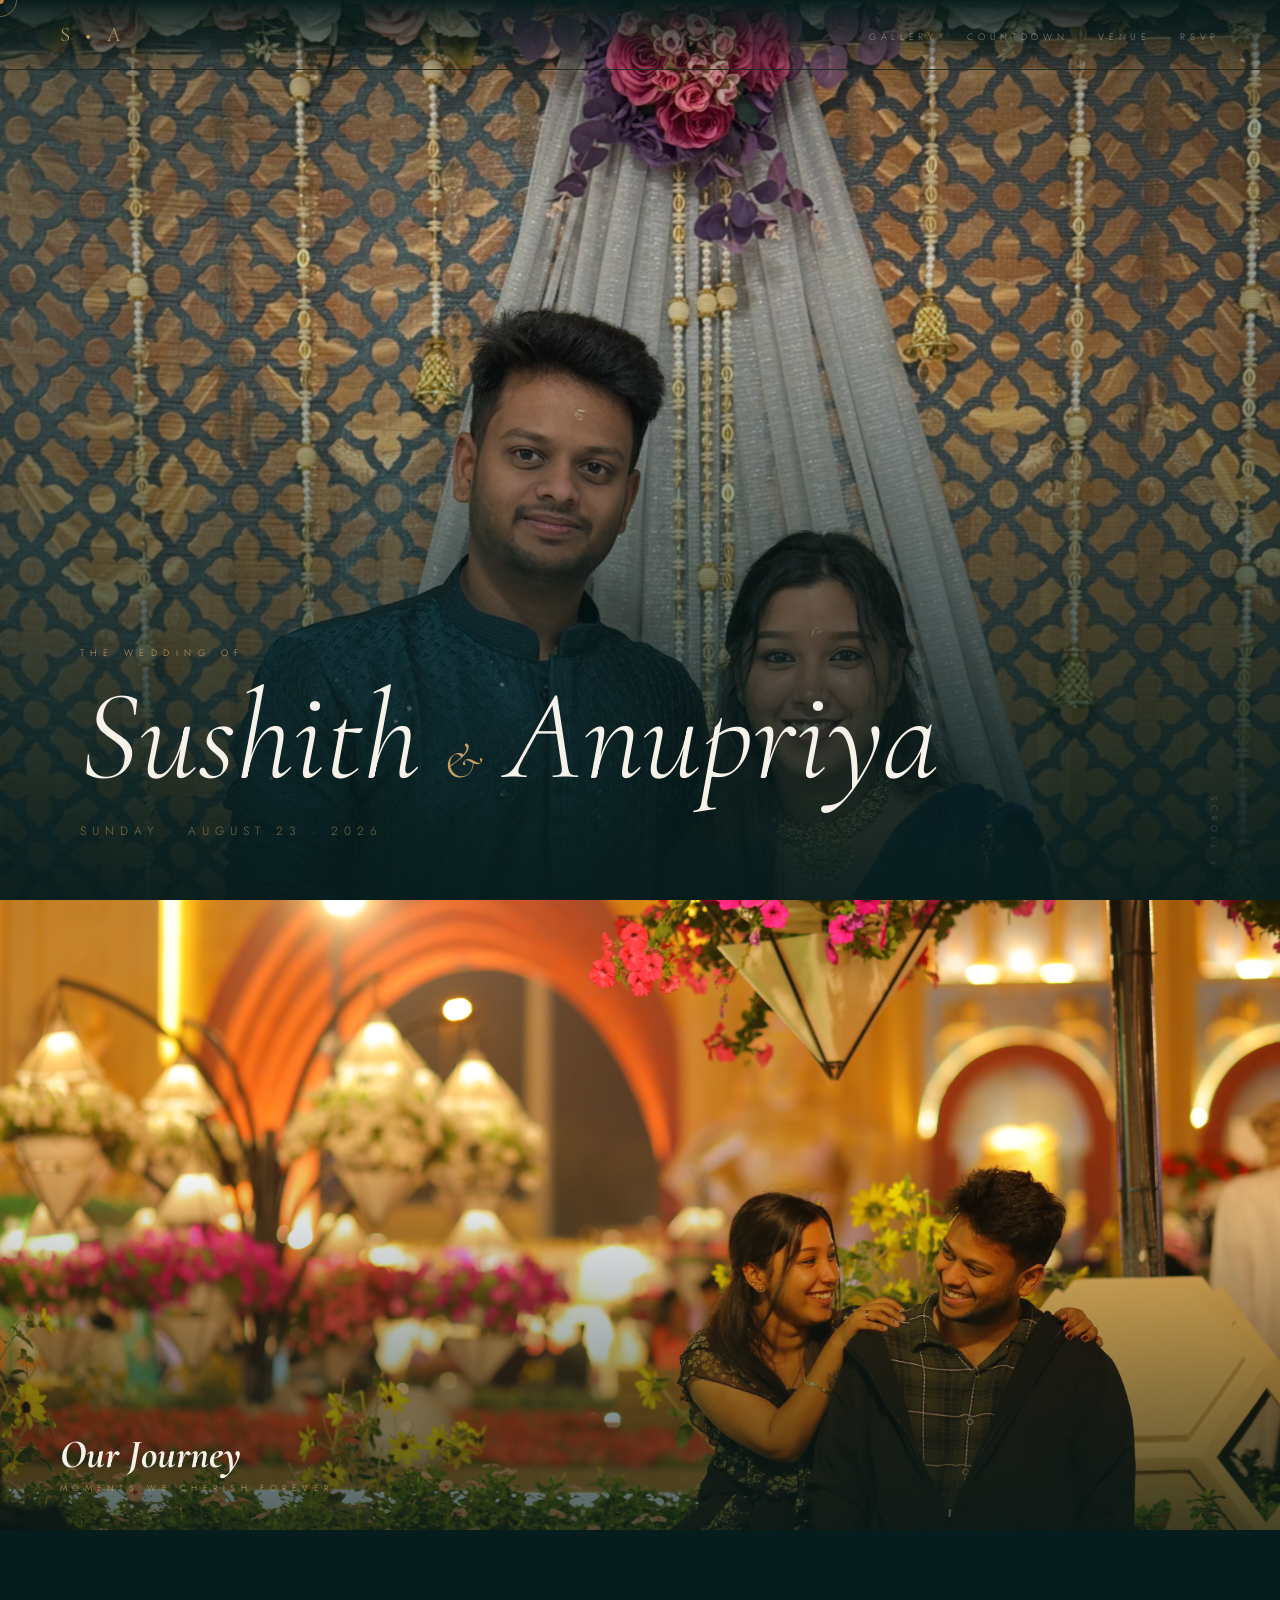
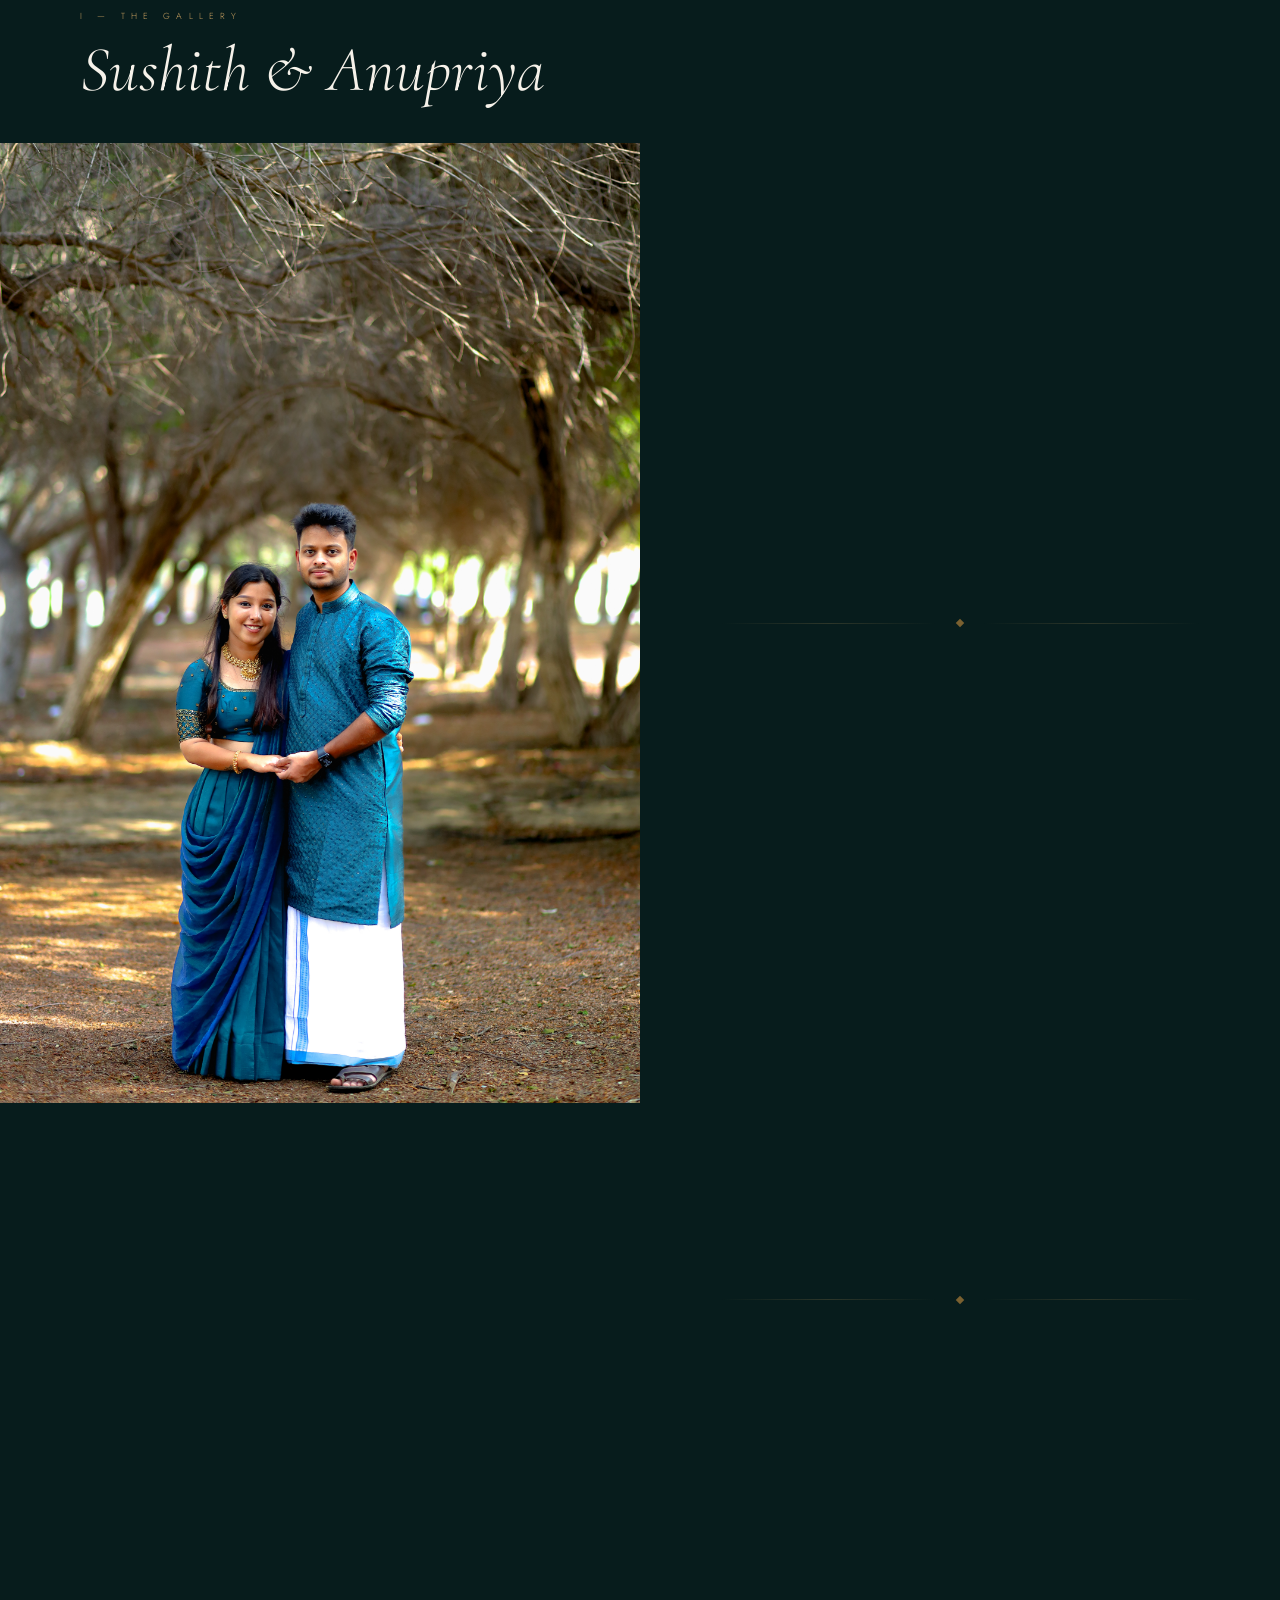
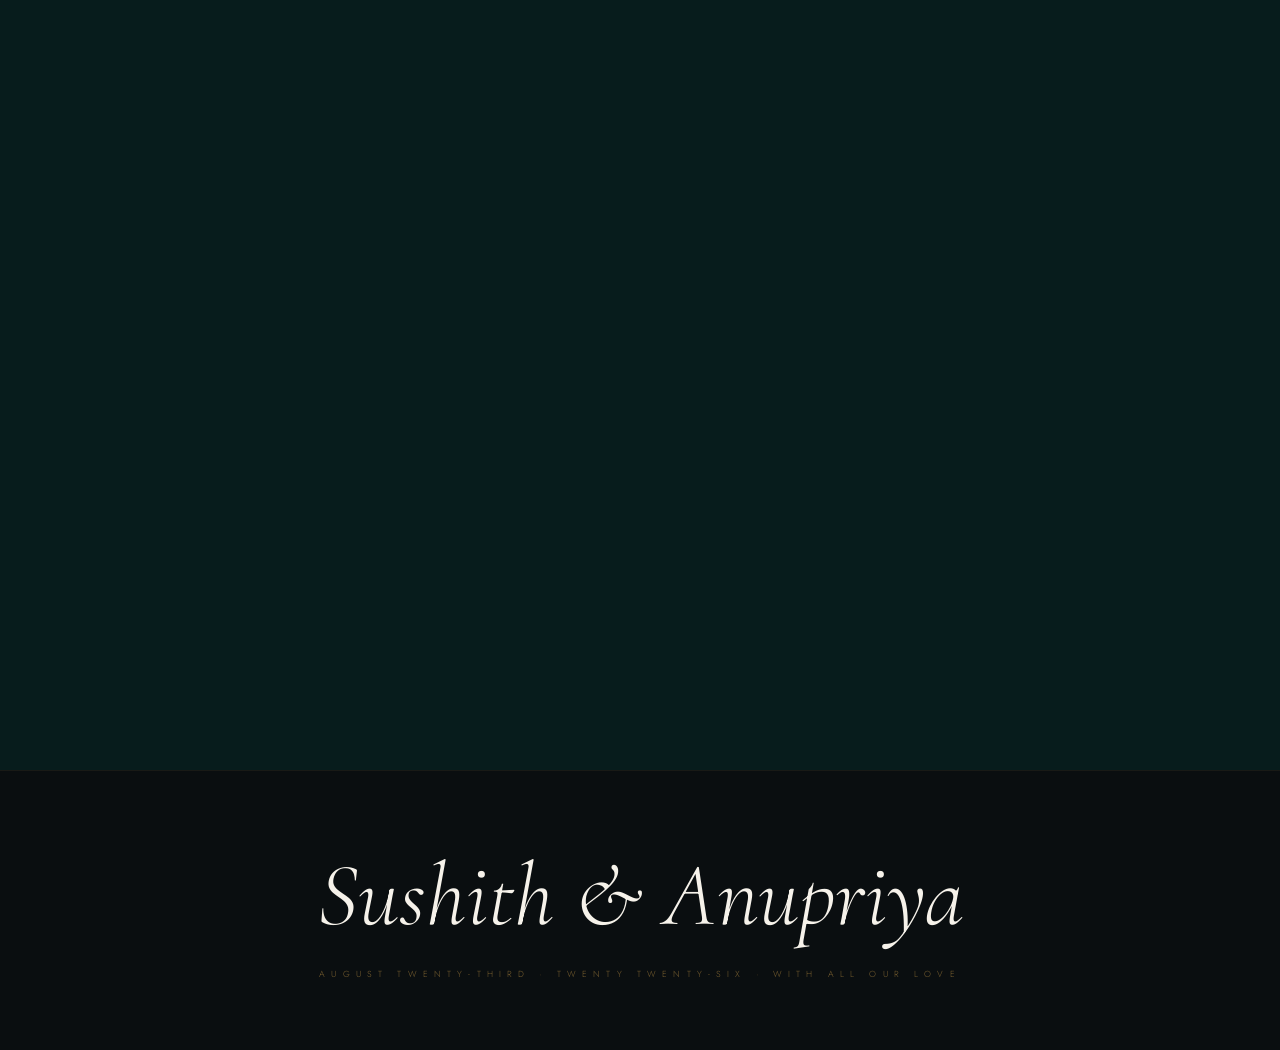
==== index.html @ bbbff26d "Image correction" ====
<!DOCTYPE html>
<html lang="en">
<head>
    <meta charset="UTF-8">
    <meta name="viewport" content="width=device-width, initial-scale=1.0">
    <title>Sushith & Anupriya — August 23, 2026</title>
    <link href="https://fonts.googleapis.com/css2?family=Cormorant:ital,wght@0,300;0,400;1,300;1,400&family=Cormorant+Upright:wght@300;400;500&family=Jost:wght@200;300;400&display=swap" rel="stylesheet">
    <style>
:root {
  --teal: #1a6b6b;
  --teal-dark: #0d4040;
  --teal-deep: #071c1c;
  --gold: #c8a060;
  --gold-lt: #e8c88a;
  --gold-dim: #7a6030;
  --cream: #f6f2ea;
  --ivory: #faf8f2;
  --warm: #c8a870;
  --night: #0a0e10;
  --charcoal: #1e1c18;
  --silver: #a8a09a;
}
*, *::before, *::after { margin:0; padding:0; box-sizing:border-box; }
html { scroll-behavior:smooth; }
body { background:var(--teal-deep); color:var(--cream); font-family:'Jost',sans-serif; font-weight:300; overflow-x:hidden; cursor:none; }

/* noise */
body::before { content:''; position:fixed; inset:0; z-index:0; pointer-events:none; opacity:0.025;
  background-image:url("data:image/svg+xml,%3Csvg xmlns='http://www.w3.org/2000/svg' width='300' height='300'%3E%3Cfilter id='n'%3E%3CfeTurbulence type='fractalNoise' baseFrequency='0.75' numOctaves='4' stitchTiles='stitch'/%3E%3C/filter%3E%3Crect width='300' height='300' filter='url(%23n)'/%3E%3C/svg%3E");
  background-size:300px 300px; animation:grain 0.5s steps(1) infinite; }
@keyframes grain { 0%{background-position:0 0} 25%{background-position:-40px 20px} 50%{background-position:20px -40px} 75%{background-position:-20px 40px} }

/* Cursor */
#cur { position:fixed; width:8px; height:8px; background:var(--gold); border-radius:50%; pointer-events:none; z-index:9999; transform:translate(-50%,-50%); mix-blend-mode:difference; }
#cur-r { position:fixed; width:34px; height:34px; border:1px solid rgba(200,160,96,0.55); border-radius:50%; pointer-events:none; z-index:9998; transform:translate(-50%,-50%); transition:all 0.16s ease; }

/* NAV */
nav { position:fixed; top:0; left:0; right:0; z-index:500; padding:22px 60px; display:flex; justify-content:space-between; align-items:center; background:linear-gradient(to bottom, rgba(7,28,28,0.98), transparent); border-bottom:1px solid rgba(200,160,96,0.12); }
.nav-logo { font-family:'Cormorant Upright',serif; font-size:1.3rem; color:var(--gold); letter-spacing:0.25em; }
nav ul { list-style:none; display:flex; gap:30px; }
nav a { font-size:0.58rem; letter-spacing:0.5em; text-transform:uppercase; color:rgba(246,242,234,0.5); text-decoration:none; transition:color 0.3s; }
nav a:hover { color:var(--gold); }

/* ═══ HERO ═══ */
.hero { min-height:100vh; position:relative; overflow:hidden; display:flex; align-items:flex-end; }
.hero-img { position:absolute; inset:0; }
.hero-img img { width:100%; height:100%; object-fit:cover; object-position:center top; }
/* Gradient overlay: dark at bottom for text, slight vignette */
.hero-overlay { position:absolute; inset:0; background:linear-gradient(to top, rgba(7,28,28,0.95) 0%, rgba(7,28,28,0.5) 40%, rgba(7,28,28,0.15) 70%, transparent 100%); }
.hero-overlay2 { position:absolute; inset:0; background:radial-gradient(ellipse at center, transparent 40%, rgba(7,28,28,0.5) 100%); }

.hero-content { position:relative; z-index:2; padding:60px 80px; width:100%; }
.hero-eyebrow { font-size:0.58rem; letter-spacing:0.7em; text-transform:uppercase; color:var(--gold); margin-bottom:20px; display:block; opacity:0; animation:riseUp 1s 0.5s forwards; }
/* NAME SWAP section */
.hero-names { display:flex; align-items:baseline; flex-wrap:wrap; gap:0; opacity:0; animation:riseUp 1.2s 0.8s forwards; }
.name-swap { position:relative; display:inline-block; cursor:default; }
.name-swap .name-primary, .name-swap .name-hover {
  font-family:'Cormorant',serif; font-style:italic; font-weight:300;
  font-size:clamp(4.5rem,10vw,9rem); line-height:0.9; color:var(--cream);
  display:block; transition:all 0.4s ease;
}
.name-swap .name-hover {
  display:none;
}
.name-swap.swapped .name-primary {
  color:var(--gold);
}
.name-swap:hover { cursor:pointer; }
.hero-and { font-family:'Cormorant Upright',serif; font-size:clamp(2rem,4vw,4rem); font-weight:300; color:var(--gold); padding:0 24px; line-height:0.9; }
.hero-date { margin-top:28px; font-size:0.75rem; letter-spacing:0.5em; text-transform:uppercase; color:rgba(200,160,96,0.6); opacity:0; animation:riseUp 1s 1.2s forwards; }
.hero-scroll { position:absolute; bottom:30px; right:60px; writing-mode:vertical-rl; font-size:0.55rem; letter-spacing:0.5em; text-transform:uppercase; color:rgba(246,242,234,0.25); z-index:2; animation:pulse 2.5s ease-in-out infinite; }
@keyframes riseUp { from{opacity:0;transform:translateY(28px);} to{opacity:1;transform:none;} }
@keyframes pulse { 0%,100%{opacity:0.25;} 50%{opacity:0.6;} }

/* ═══ GALLERY SECTIONS ═══ */
/* Full-bleed cinematic shot */
.full-shot { position:relative; height:70vh; overflow:hidden; }
.full-shot img { width:100%; height:100%; object-fit:cover; object-position:left; transition:transform 0.8s ease; }
.full-shot:hover img { transform:scale(1.03); }
.full-shot-overlay { position:absolute; inset:0; background:linear-gradient(to top, rgba(7,28,28,0.7) 0%, transparent 60%); }
.full-shot-label { position:absolute; bottom:36px; left:60px; z-index:2; }
.full-shot-label h3 { font-family:'Cormorant',serif; font-style:italic; font-size:2.5rem; color:var(--cream); line-height:1; }
.full-shot-label p { font-size:0.55rem; letter-spacing:0.6em; text-transform:uppercase; color:var(--gold); margin-top:8px; }

/* 2-col split */
.split { display:grid; grid-template-columns:1fr 1fr; }
.split-cell { position:relative; overflow:hidden; }
.split-cell img { width:100%; height:100%; object-fit:cover; transition:transform 0.8s ease; display:block; }
.split-cell:hover img { transform:scale(1.04); }
.split-cell.tall img { min-height:600px; object-position:center top; }
.split-cell.short img { min-height:420px; }
.split-overlay { position:absolute; inset:0; background:linear-gradient(to top, rgba(7,28,28,0.65) 0%, transparent 55%); opacity:0; transition:opacity 0.5s; }
.split-cell:hover .split-overlay { opacity:1; }
.split-cap { position:absolute; bottom:24px; left:28px; font-family:'Cormorant',serif; font-style:italic; font-size:1.5rem; color:var(--cream); opacity:0; transform:translateY(10px); transition:all 0.4s; }
.split-cell:hover .split-cap { opacity:1; transform:none; }

/* 3-col grid */
.trio { display:grid; grid-template-columns:1fr 1fr 1fr; gap:3px; }
.trio-cell { position:relative; overflow:hidden; }
.trio-cell img { width:100%; height:420px; object-fit:cover; transition:transform 0.8s ease; display:block; }
.trio-cell:hover img { transform:scale(1.05); }
.trio-overlay { position:absolute; inset:0; background:linear-gradient(to top, rgba(7,28,28,0.7), transparent 60%); opacity:0; transition:opacity 0.5s; }
.trio-cell:hover .trio-overlay { opacity:1; }
.trio-cap { position:absolute; bottom:20px; left:22px; font-family:'Cormorant',serif; font-style:italic; font-size:1.3rem; color:var(--cream); opacity:0; transform:translateY(8px); transition:all 0.4s; }
.trio-cell:hover .trio-cap { opacity:1; transform:none; }

/* Asymmetric 3-panel */
.asym { display:grid; grid-template-columns:1.4fr 0.6fr; gap:3px; }
.asym-right { display:grid; grid-template-rows:1fr 1fr; gap:3px; }
.asym-main { position:relative; overflow:hidden; }
.asym-main img { width:100%; height:620px; object-fit:cover; transition:transform 0.8s ease; display:block; object-position:center top; }
.asym-main:hover img { transform:scale(1.03); }
.asym-sm { position:relative; overflow:hidden; }
.asym-sm img { width:100%; height:308px; object-fit:cover; transition:transform 0.8s ease; display:block; }
.asym-sm:hover img { transform:scale(1.05); }

/* Section header */
.section-header { padding:80px 80px 40px; position:relative; z-index:1; }
.section-tag { font-size:0.55rem; letter-spacing:0.7em; text-transform:uppercase; color:var(--gold); display:block; margin-bottom:14px; }
.section-title { font-family:'Cormorant',serif; font-style:italic; font-weight:300; font-size:clamp(2.5rem,5vw,4.5rem); color:var(--cream); line-height:1.05; }

/* Divider */
.divider { display:flex; align-items:center; gap:20px; padding:0 80px; margin:40px 0; }
.divider::before,.divider::after { content:''; flex:1; height:1px; background:linear-gradient(to right,transparent,rgba(200,160,96,0.2),transparent); }
.divider .diamond { width:6px; height:6px; background:var(--gold-dim); transform:rotate(45deg); flex-shrink:0; }

/* ═══ QUOTE STRIP ═══ */
.quote-strip { padding:80px; background:var(--teal-dark); text-align:center; position:relative; z-index:1; }
.quote-strip::before,.quote-strip::after { content:''; position:absolute; left:8%; right:8%; height:1px; background:linear-gradient(to right,transparent,rgba(200,160,96,0.2),transparent); }
.quote-strip::before{top:0;}.quote-strip::after{bottom:0;}
.quote-text { font-family:'Cormorant',serif; font-style:italic; font-weight:300; font-size:clamp(1.4rem,3vw,2.2rem); color:rgba(246,242,234,0.55); line-height:1.8; max-width:700px; margin:0 auto 20px; }
.quote-by { font-size:0.58rem; letter-spacing:0.5em; text-transform:uppercase; color:var(--gold); }

/* ═══ COUNTDOWN ═══ */
.countdown { padding:100px 80px; text-align:center; background:var(--teal-deep); position:relative; z-index:1; }
.countdown::before { content:''; position:absolute; top:0; left:10%; right:10%; height:1px; background:linear-gradient(to right,transparent,rgba(200,160,96,0.15),transparent); }
.cd-wrap { max-width:860px; margin:50px auto 0; border:1px solid rgba(200,160,96,0.12); padding:50px; position:relative; background:rgba(200,160,96,0.02); }
.bracket { position:absolute; width:26px; height:26px; border-color:rgba(200,160,96,0.35); border-style:solid; }
.bracket.tl{top:-1px;left:-1px;border-width:2px 0 0 2px;}
.bracket.tr{top:-1px;right:-1px;border-width:2px 2px 0 0;}
.bracket.bl{bottom:-1px;left:-1px;border-width:0 0 2px 2px;}
.bracket.br{bottom:-1px;right:-1px;border-width:0 2px 2px 0;}
.cd-row { display:flex; justify-content:center; gap:0; flex-wrap:wrap; }
.cd-unit { padding:22px 38px; position:relative; text-align:center; }
.cd-unit:not(:last-child)::after { content:''; position:absolute; right:0; top:20%; bottom:20%; width:1px; background:rgba(200,160,96,0.12); }
.cd-n { font-family:'Cormorant Upright',serif; font-size:clamp(4rem,9vw,7rem); font-weight:300; color:var(--cream); display:block; line-height:1; transition:color 0.3s; }
.cd-unit:hover .cd-n { color:var(--gold); }
.cd-l { font-size:0.5rem; letter-spacing:0.6em; text-transform:uppercase; color:var(--gold-dim); margin-top:14px; display:block; }

/* ═══ LOCATION ═══ */
.location { padding:100px 80px; display:grid; grid-template-columns:1fr 1.1fr; gap:80px; align-items:center; position:relative; z-index:1; }
.loc-tag { font-size:0.55rem; letter-spacing:0.7em; text-transform:uppercase; color:var(--gold); display:block; margin-bottom:14px; }
.loc-title { font-family:'Cormorant',serif; font-style:italic; font-size:clamp(2.5rem,5vw,4rem); color:var(--cream); margin-bottom:36px; }
.loc-table { display:flex; flex-direction:column; }
.loc-row { display:flex; gap:0; border-bottom:1px solid rgba(200,160,96,0.1); padding:18px 0; }
.loc-k { width:90px; flex-shrink:0; font-size:0.52rem; letter-spacing:0.5em; text-transform:uppercase; color:var(--gold); padding-top:3px; }
.loc-v { font-family:'Cormorant',serif; font-style:italic; font-size:1.1rem; color:rgba(246,242,234,0.55); line-height:1.6; }
.loc-map { border:1px solid rgba(200,160,96,0.15); position:relative; }
.loc-map::before { content:''; position:absolute; inset:-6px; border:1px solid rgba(200,160,96,0.06); pointer-events:none; }
.loc-map iframe { width:100%; height:420px; border:none; display:block; filter:grayscale(1) sepia(0.2) brightness(0.75) hue-rotate(160deg); transition:filter 0.5s; }
.loc-map:hover iframe { filter:grayscale(0.3) brightness(0.9); }

/* ═══ RSVP ═══ */
.rsvp { padding:100px 80px; background:var(--teal-dark); text-align:center; position:relative; z-index:1; }
.rsvp-card { max-width:520px; margin:50px auto 0; border:1px solid rgba(200,160,96,0.15); padding:54px 50px; position:relative; background:rgba(200,160,96,0.02); }
.rsvp-form { display:flex; flex-direction:column; gap:28px; }
.rf { position:relative; border-bottom:1px solid rgba(200,160,96,0.2); }
.rf input, .rf select { width:100%; background:transparent; border:none; color:var(--cream); padding:13px 0; font-family:'Cormorant',serif; font-style:italic; font-size:1.05rem; outline:none; letter-spacing:0.02em; }
.rf input::placeholder { color:rgba(246,242,234,0.22); }
.rf select option { background:var(--teal-deep); font-style:normal; }
.rf-bar { position:absolute; bottom:-1px; left:0; width:0; height:1px; background:var(--gold); transition:width 0.5s ease; }
.rf input:focus~.rf-bar,.rf select:focus~.rf-bar { width:100%; }
.btn { margin-top:12px; background:transparent; border:1px solid rgba(200,160,96,0.4); color:var(--gold); padding:18px 50px; cursor:pointer; font-family:'Jost',sans-serif; font-weight:300; font-size:0.6rem; letter-spacing:0.6em; text-transform:uppercase; transition:all 0.4s; position:relative; overflow:hidden; }
.btn::before { content:''; position:absolute; inset:0; background:var(--gold); transform:translateX(-100%); transition:transform 0.4s ease; z-index:0; }
.btn:hover::before { transform:translateX(0); }
.btn:hover { color:var(--teal-deep); }
.btn span { position:relative; z-index:1; }

/* Footer */
footer { padding:70px 80px; background:var(--night); border-top:1px solid rgba(200,160,96,0.08); text-align:center; }
.footer-names { font-family:'Cormorant',serif; font-style:italic; font-weight:300; font-size:clamp(3rem,7vw,6rem); color:var(--cream); margin-bottom:18px; }
.footer-date { font-size:0.55rem; letter-spacing:0.7em; text-transform:uppercase; color:var(--gold-dim); }

/* responsive */
@media(max-width:800px){
  .split{grid-template-columns:1fr;}
  .trio{grid-template-columns:1fr;}
  .asym{grid-template-columns:1fr;}
  .asym-right{grid-template-columns:1fr 1fr;grid-template-rows:auto;}
  .location{grid-template-columns:1fr;padding:80px 24px;}
  .section-header,.rsvp,.countdown,.quote-strip{padding:60px 24px;}
  .hero-content{padding:40px 24px;}
  nav{padding:16px 24px;}
  .divider{padding:0 24px;}
  footer{padding:50px 24px;}
}

::-webkit-scrollbar{width:3px;}
::-webkit-scrollbar-track{background:var(--teal-deep);}
::-webkit-scrollbar-thumb{background:var(--gold-dim);}
</style>
</head>
<body>
<div id="cur"></div>
<div id="cur-r"></div>

<!-- NAV -->
<nav>
    <div class="nav-logo">S ◆ A</div>
    <ul>
        <li><a href="#gallery">Gallery</a></li>
        <li><a href="#countdown">Countdown</a></li>
        <li><a href="#location">Venue</a></li>
        <li><a href="#rsvp">RSVP</a></li>
    </ul>
</nav>

<!-- HERO: Festive backdrop couple photo -->
<section class="hero">
    <div class="hero-img">
        <img src=images/image-1.JPG>
    </div>
    <div class="hero-overlay"></div>
    <div class="hero-overlay2"></div>
    <div class="hero-content">
        <span class="hero-eyebrow">The Wedding of</span>
        <div class="hero-names">
            <div class="name-swap">
                <span class="name-primary">Sushith</span>
                <span class="name-hover">Anupriya</span>
            </div>
            <span class="hero-and">&amp;</span>
            <div class="name-swap">
                <span class="name-primary">Anupriya</span>
                <span class="name-hover">Sushith</span>
            </div>
        </div>
        <p class="hero-date">Sunday · August 23 · 2026</p>
    </div>
    <div class="hero-scroll">Scroll ↓</div>
</section>

<!-- FULL BLEED: Garden night shot -->
<section class="full-shot" id="gallery">
    <img src=images/image-2.JPG>
    <div class="full-shot-overlay"></div>
    <div class="full-shot-label">
        <h3>Our Journey</h3>
        <p>Moments we cherish forever</p>
    </div>
</section>

<!-- SECTION HEADER -->
<div class="section-header">
    <span class="section-tag">I — The Gallery</span>
    <h2 class="section-title">Sushith & Anupriya</h2>
</div>

<!-- SPLIT: Tree tunnel shots -->
<div class="split">
    <div class="split-cell tall">
        <img src=images/image-3.JPG>
        <div class="split-overlay"></div>
        <div class="split-cap">Under the trees ·</div>

    </div>

    <!-- QUOTE -->
    <div class="divider"><div class="diamond"></div></div>
    <section class="quote-strip">
        <p class="quote-text">"You are my greatest adventure, my deepest peace, and my favorite person to spend forever with."</p>
        <span class="quote-by">— Sushith & Anupriya</span>
    </section>
    <div class="divider"><div class="diamond"></div></div>

    <!-- ASYM: City / night shots -->
    <div class="section-header">
        <span class="section-tag">II — Our Story</span>
        <h2 class="section-title">Every Chapter, Together</h2>
    </div>
    <div class="asym">

        <div class="asym-sm">
            <img src= images/image-4.jpg>
            <div class="split-overlay"></div>
            <div class="split-cap">Just us ·</div>
        </div>
    </div>
</div>

<!-- COUNTDOWN -->
<section class="countdown" id="countdown">
    <span class="section-tag">III — The Countdown</span>
    <h2 class="section-title" style="font-family:'Cormorant',serif;font-style:italic;font-weight:300;font-size:clamp(2.5rem,5vw,4rem)">Until Forever Begins</h2>
    <div class="cd-wrap">
        <div class="bracket tl"></div><div class="bracket tr"></div>
        <div class="bracket bl"></div><div class="bracket br"></div>
        <div class="cd-row">
            <div class="cd-unit"><span class="cd-n" id="days">—</span><span class="cd-l">Days</span></div>
            <div class="cd-unit"><span class="cd-n" id="hours">—</span><span class="cd-l">Hours</span></div>
            <div class="cd-unit"><span class="cd-n" id="mins">—</span><span class="cd-l">Minutes</span></div>
            <div class="cd-unit"><span class="cd-n" id="secs">—</span><span class="cd-l">Seconds</span></div>
        </div>
    </div>
</section>

<!-- LOCATION -->
<section class="location" id="location">
    <div>
        <span class="loc-tag">IV — The Venue</span>
        <h2 class="loc-title">Join Us to Celebrate</h2>
        <div class="loc-table">
            <div class="loc-row"><span class="loc-k">Date</span><span class="loc-v">Sunday, August 23rd, 2026</span></div>
            <div class="loc-row"><span class="loc-k">Location</span><span class="loc-v">SNM Auditorium, Moothakunnam</span></div>
            <div class="loc-row"><span class="loc-k">Reception</span><span class="loc-v">Dinner & Celebration to follow</span></div>
        </div>
    </div>
    <div class="loc-map">
        <iframe src="https://maps.google.com/maps?q=56Q2+QV8+Moothakunnam+Kerala+683516+India&z=15&output=embed" allowfullscreen loading="lazy"></iframe>
    </div>
</section>

<!-- RSVP -->
<section class="rsvp" id="rsvp">
    <span class="section-tag">V — Your Response</span>
    <h2 class="section-title" style="font-family:'Cormorant',serif;font-style:italic;font-weight:300;font-size:clamp(2.5rem,5vw,3.5rem)">RSVP</h2>
    <p style="margin-top:12px;font-size:0.6rem;letter-spacing:0.4em;color:var(--gold-dim)">Kindly respond by August 1st, 2026</p>
    <div class="rsvp-card">
        <div class="bracket tl"></div><div class="bracket tr"></div>
        <div class="bracket bl"></div><div class="bracket br"></div>
        <div class="rsvp-form">
            <div class="rf"><input type="text" id="rsvp-name" placeholder="Full Name"><div class="rf-bar"></div></div>
            <div class="rf"><input type="email" id="rsvp-email" placeholder="Email Address"><div class="rf-bar"></div></div>
            <div class="rf"><select id="rsvp-attendance"><option value="" disabled selected>Attendance</option><option>Joyfully attending</option><option>Regretfully declining</option></select><div class="rf-bar"></div></div>
            <div class="rf"><input type="number" id="rsvp-guests" placeholder="Number of Guests" min="1"><div class="rf-bar"></div></div>
            <div class="rf"><input type="text" id="rsvp-diet" placeholder="Dietary requirements (optional)"><div class="rf-bar"></div></div>
            <button class="btn" type="button" id="rsvp-btn"><span>◆ Confirm Attendance ◆</span></button>
        </div>
    </div>
</section>

<!-- FOOTER -->
<footer>
    <div class="footer-names">Sushith &amp; Anupriya</div>
    <p class="footer-date">August Twenty-Third · Twenty Twenty-Six · With All Our Love</p>
</footer>

<script>
// Cursor
const cur=document.getElementById('cur'),curR=document.getElementById('cur-r');
let mx=0,my=0,rx=0,ry=0;
document.addEventListener('mousemove',e=>{mx=e.clientX;my=e.clientY;cur.style.left=mx+'px';cur.style.top=my+'px';});
(function loop(){rx+=(mx-rx)*0.13;ry+=(my-ry)*0.13;curR.style.left=rx+'px';curR.style.top=ry+'px';requestAnimationFrame(loop);})();

// Countdown
function tick(){
  const d=new Date('2026-08-23T00:00:00')-new Date();
  if(d<=0)return;
  document.getElementById('days').textContent=String(Math.floor(d/86400000)).padStart(3,'0');
  document.getElementById('hours').textContent=String(Math.floor((d%86400000)/3600000)).padStart(2,'0');
  document.getElementById('mins').textContent=String(Math.floor((d%3600000)/60000)).padStart(2,'0');
  document.getElementById('secs').textContent=String(Math.floor((d%60000)/1000)).padStart(2,'0');
}
tick();setInterval(tick,1000);

// Name swap on hover
const swapBoxes=document.querySelectorAll('.name-swap');
function swapNames(){
  if(swapBoxes.length>=2){
    const primary1=swapBoxes[0].querySelector('.name-primary');
    const primary2=swapBoxes[1].querySelector('.name-primary');

    let temp=primary1.textContent;
    primary1.textContent=primary2.textContent;
    primary2.textContent=temp;

    swapBoxes[0].classList.toggle('swapped');
    swapBoxes[1].classList.toggle('swapped');
  }
}
swapBoxes.forEach(box=>{
  box.addEventListener('mouseenter',swapNames);
  box.addEventListener('mouseleave',swapNames);
});

// Scroll reveals
const obs=new IntersectionObserver(entries=>entries.forEach(e=>{
  if(e.isIntersecting){e.target.style.opacity='1';e.target.style.transform='translateY(0)';}
}),{threshold:0.06});
document.querySelectorAll('.section-header,.split,.trio,.asym,.quote-strip,.countdown,.location,.rsvp').forEach(el=>{
  el.style.opacity='0';el.style.transform='translateY(32px)';
  el.style.transition='opacity 1s ease,transform 1s ease';
  obs.observe(el);
});

// WhatsApp RSVP Submission
document.getElementById('rsvp-btn').addEventListener('click', function(e){
  e.preventDefault();

  const name = document.getElementById('rsvp-name').value.trim();
  const email = document.getElementById('rsvp-email').value.trim();
  const attendance = document.getElementById('rsvp-attendance').value;
  const guests = document.getElementById('rsvp-guests').value;
  const diet = document.getElementById('rsvp-diet').value.trim();

  // Validate required fields
  if(!name || !email || !attendance || !guests){
    alert('Please fill in all required fields');
    return;
  }

  // Format message
  const message = `Hello Sushith & Anupriya!

I am confirming my attendance for your wedding on August 23, 2026.

📋 RSVP Details:
• Name: ${name}
• Email: ${email}
• Attendance: ${attendance}
• Number of Guests: ${guests}
${diet ? '• Dietary Requirements: ' + diet : ''}

Looking forward to celebrating with you! 🎉💕`;

  // Encode message for WhatsApp URL
  const encodedMessage = encodeURIComponent(message);
  const whatsappURL = `https://wa.me/918606734680?text=${encodedMessage}`;

  // Open WhatsApp
  window.open(whatsappURL, '_blank');
});
</script>
</body>
</html>
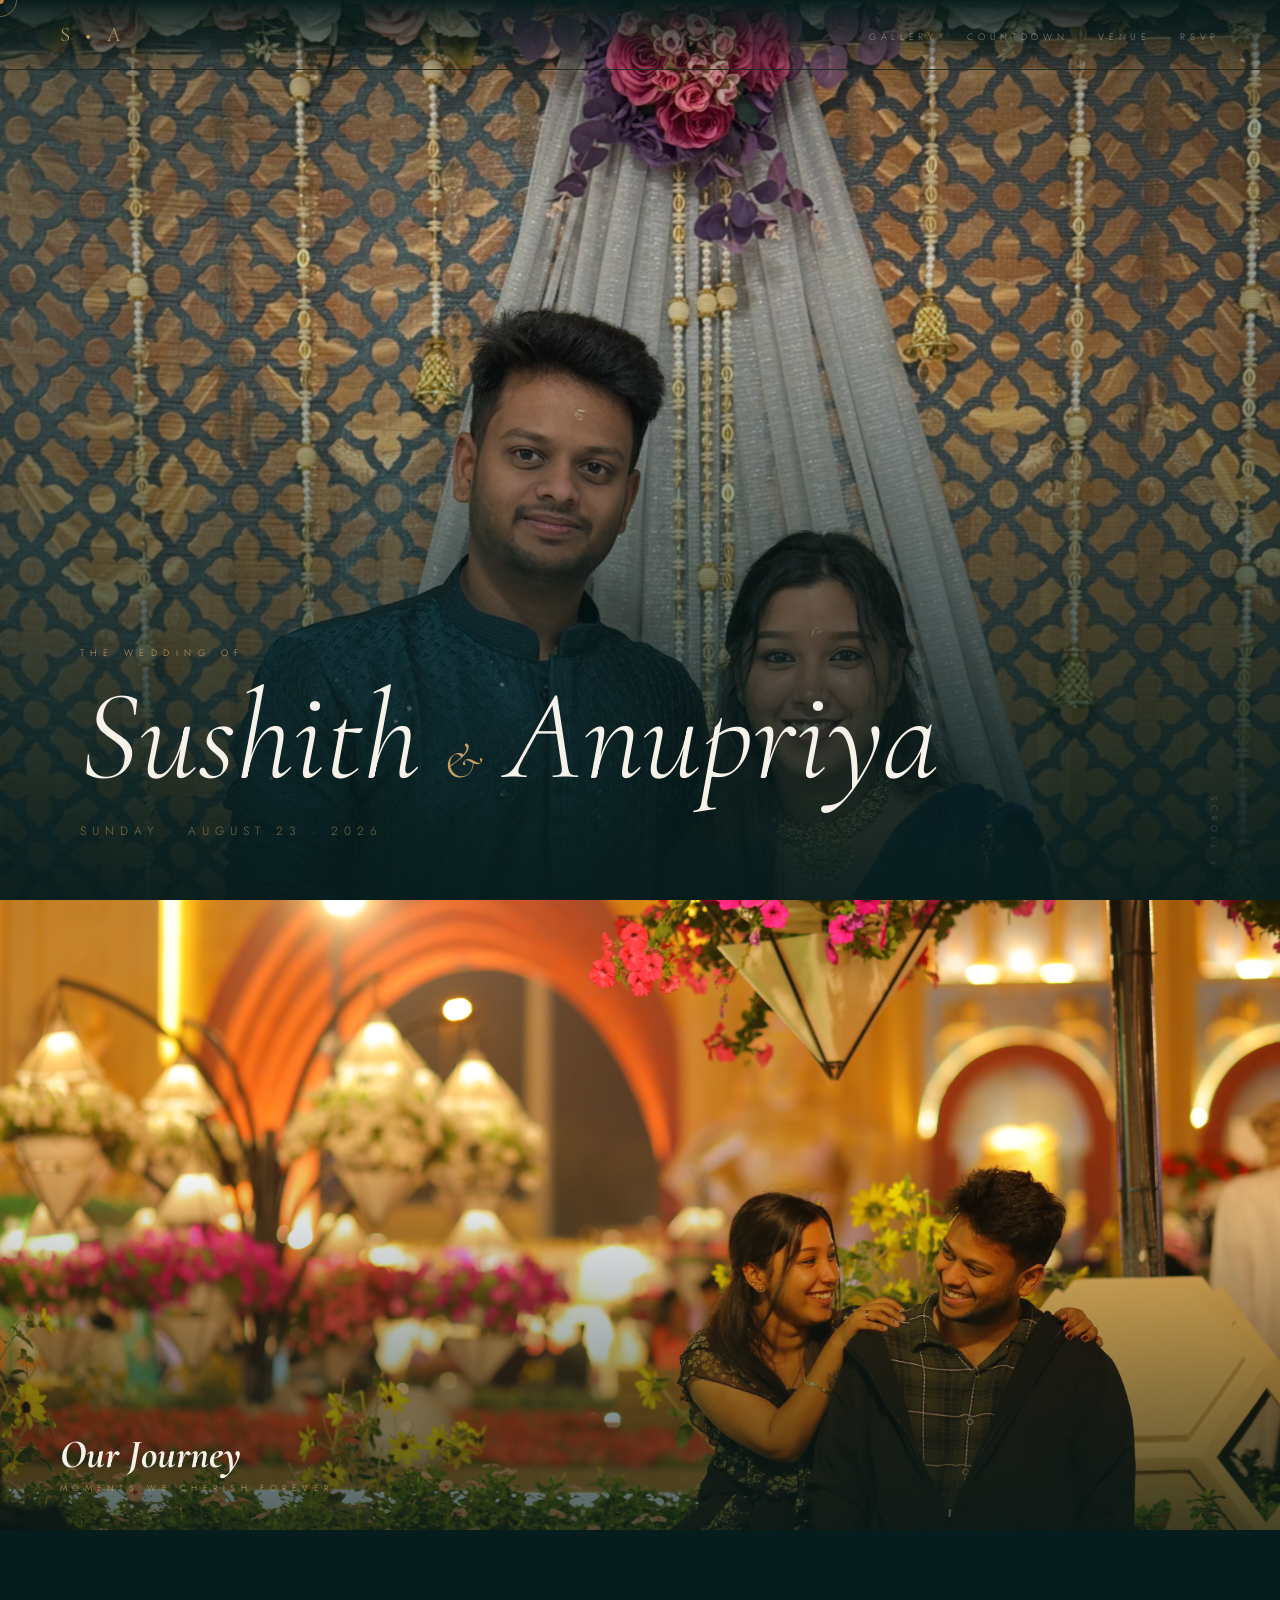
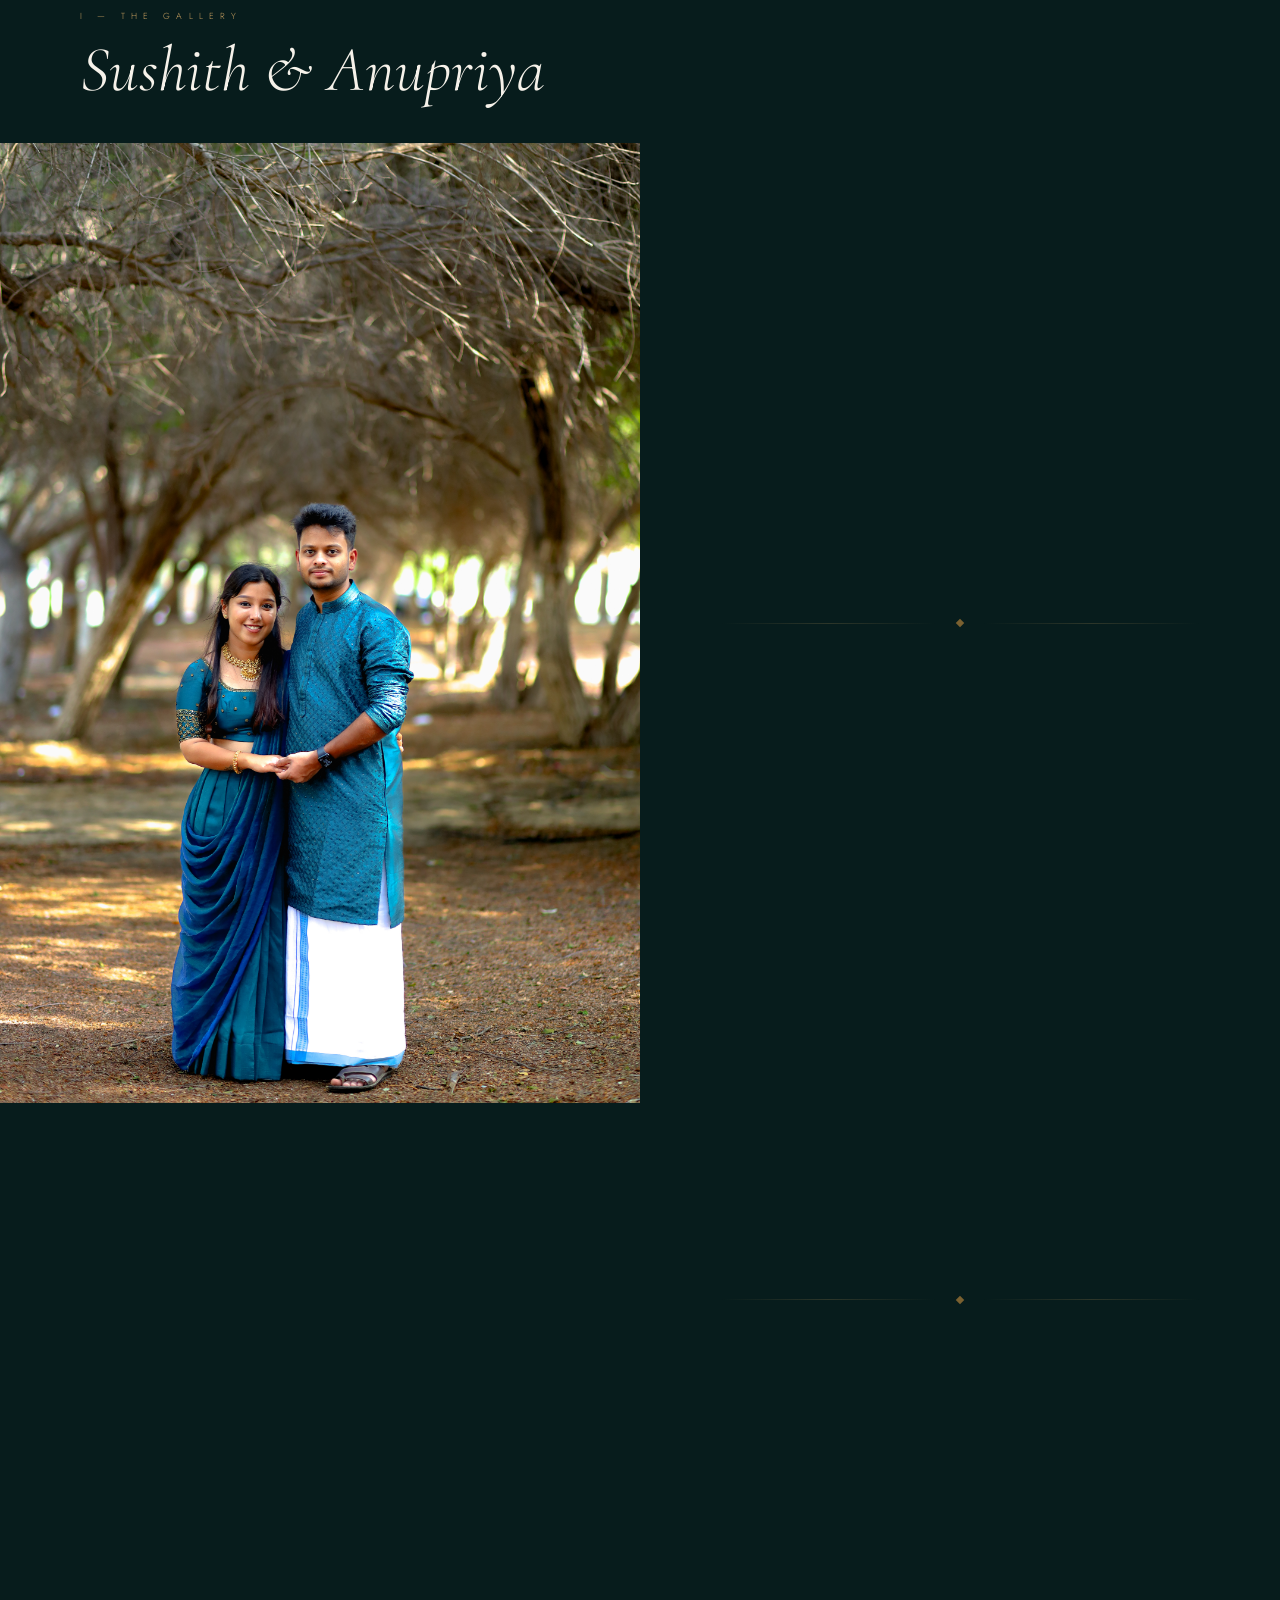
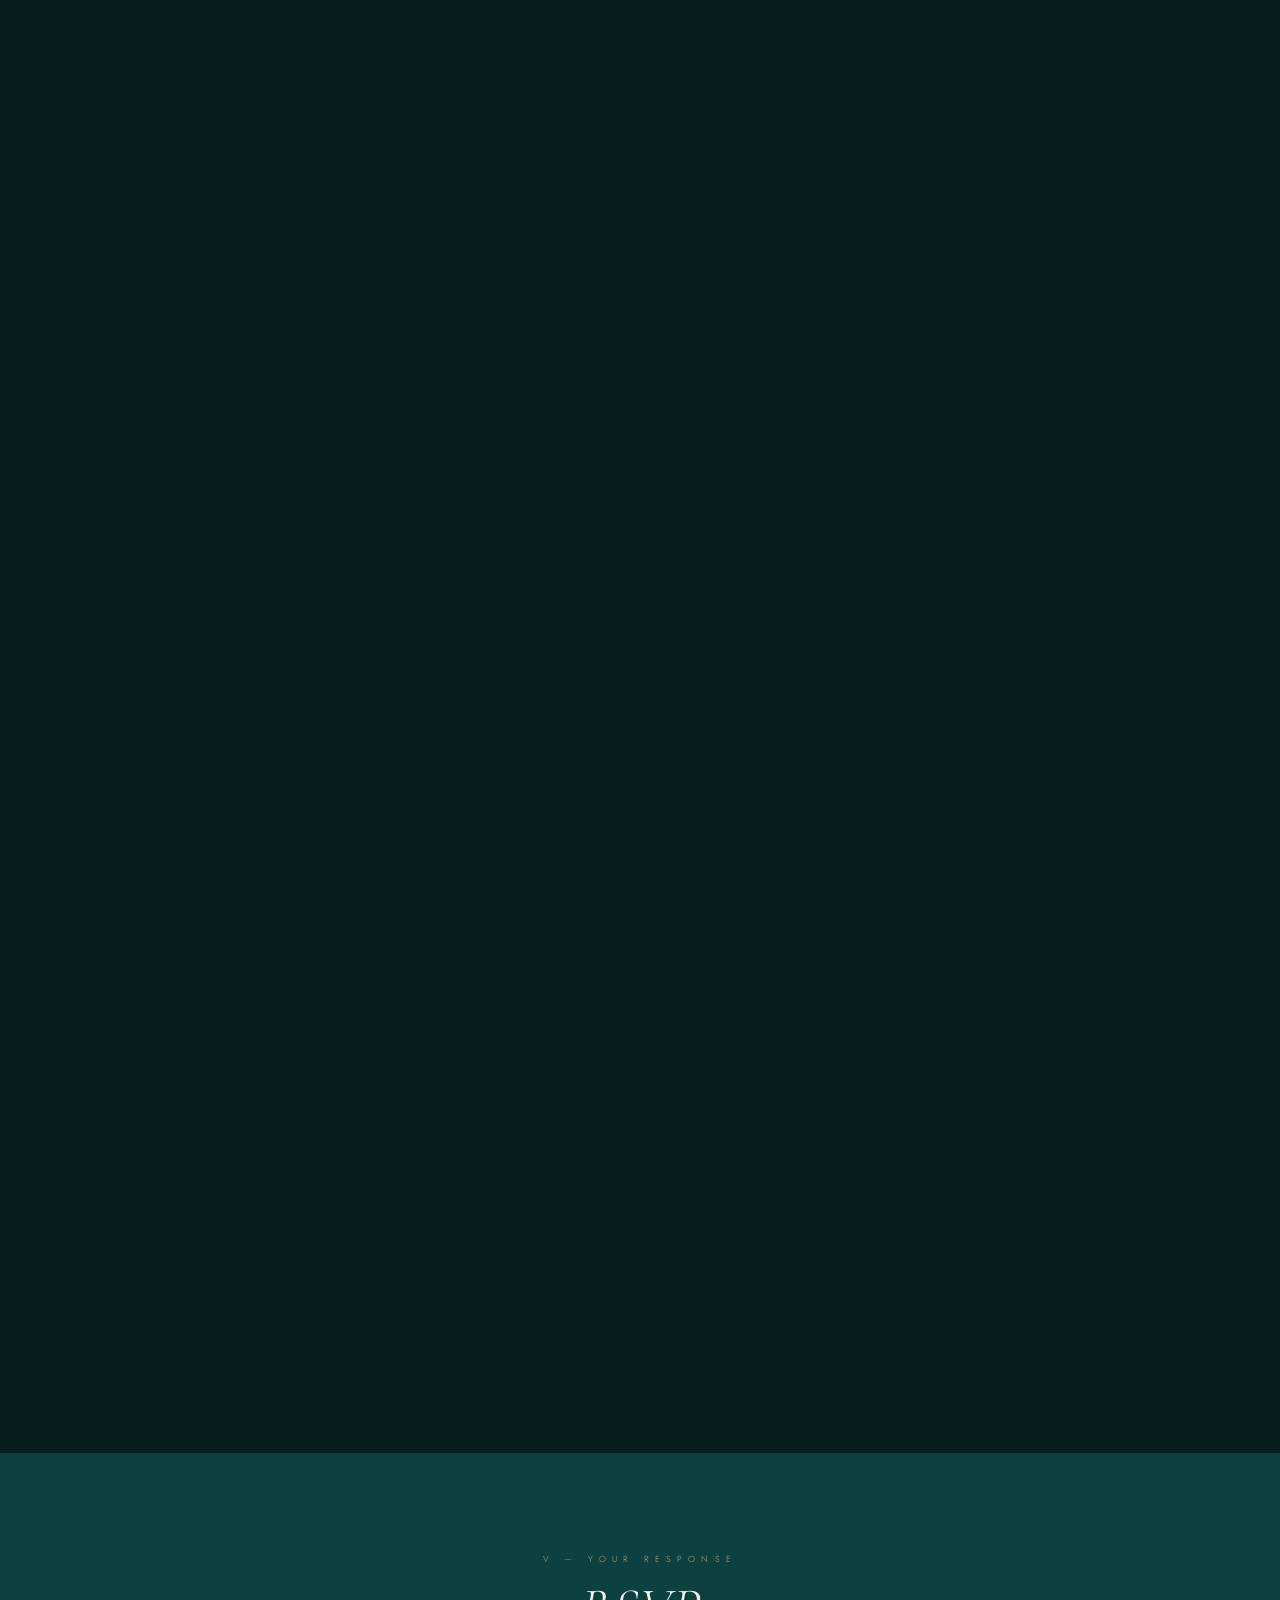
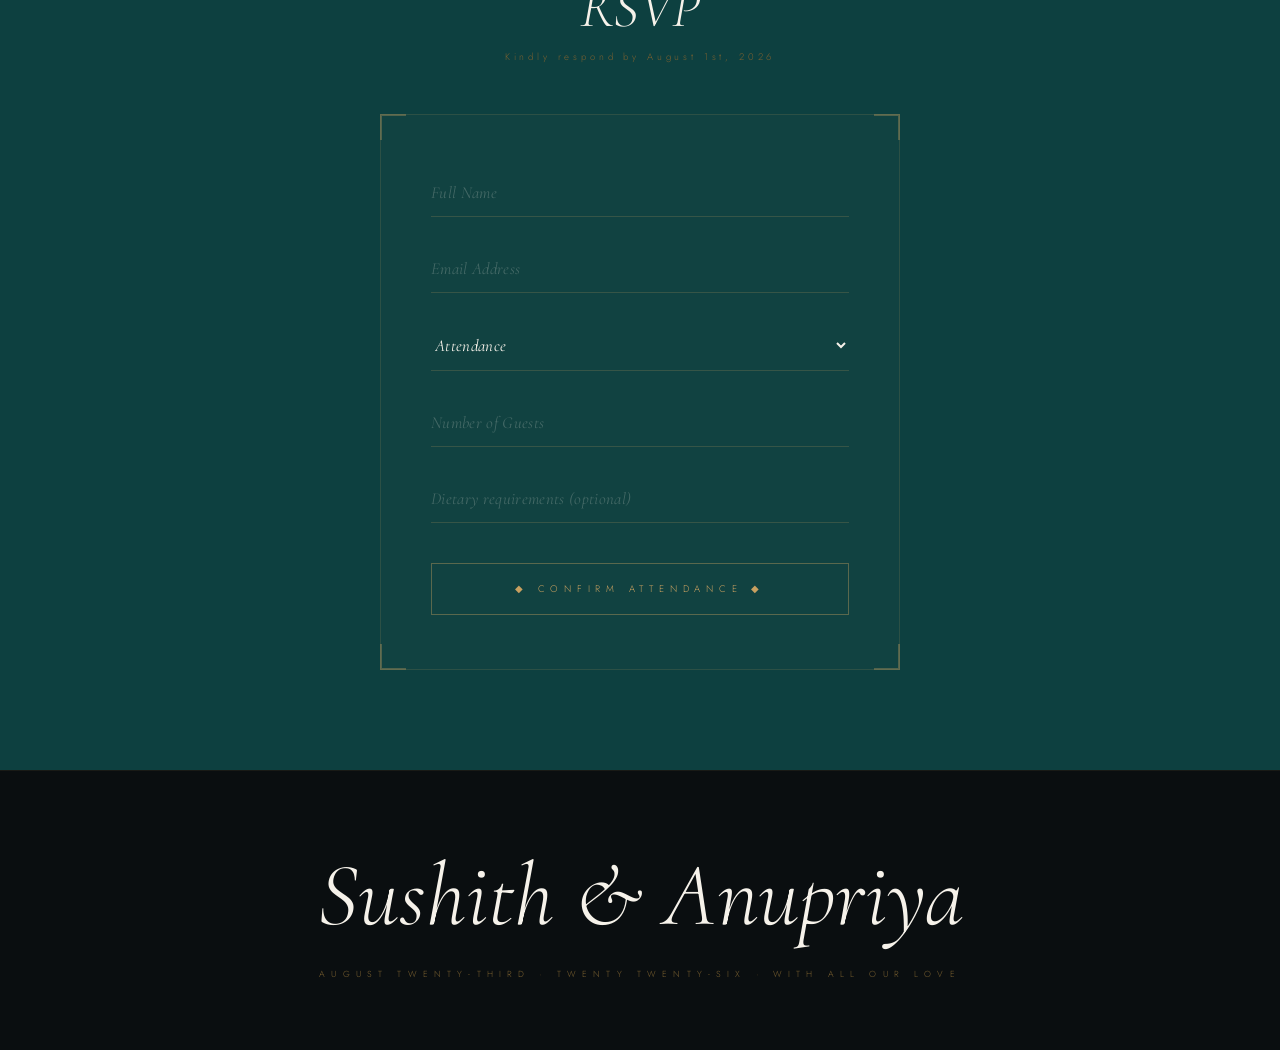
==== commit 63e8c2c4: "celebration" ====
--- a/index.html
+++ b/index.html
@@ -75,7 +75,7 @@
 /* ═══ GALLERY SECTIONS ═══ */
 /* Full-bleed cinematic shot */
 .full-shot { position:relative; height:70vh; overflow:hidden; }
-.full-shot img { width:100%; height:100%; object-fit:cover; object-position:left; transition:transform 0.8s ease; }
+.full-shot img { width:100%; height:100%; object-fit:cover; object-position:right; transition:transform 0.8s ease; }
 .full-shot:hover img { transform:scale(1.03); }
 .full-shot-overlay { position:absolute; inset:0; background:linear-gradient(to top, rgba(7,28,28,0.7) 0%, transparent 60%); }
 .full-shot-label { position:absolute; bottom:36px; left:60px; z-index:2; }
@@ -310,9 +310,9 @@
         <span class="loc-tag">IV — The Venue</span>
         <h2 class="loc-title">Join Us to Celebrate</h2>
         <div class="loc-table">
-            <div class="loc-row"><span class="loc-k">Date</span><span class="loc-v">Sunday, August 23rd, 2026</span></div>
-            <div class="loc-row"><span class="loc-k">Location</span><span class="loc-v">SNM Auditorium, Moothakunnam</span></div>
-            <div class="loc-row"><span class="loc-k">Reception</span><span class="loc-v">Dinner & Celebration to follow</span></div>
+            <div class="loc-row"><span class="loc-k">Date</span><span class="loc-v"> Sunday, August 23rd, 2026</span></div>
+            <div class="loc-row"><span class="loc-k">Location</span><span class="loc-v"> SNM Auditorium, Moothakunnam</span></div>
+            <div class="loc-row"><span class="loc-k">Reception</span><span class="loc-v"> Celebration to follow</span></div>
         </div>
     </div>
     <div class="loc-map">
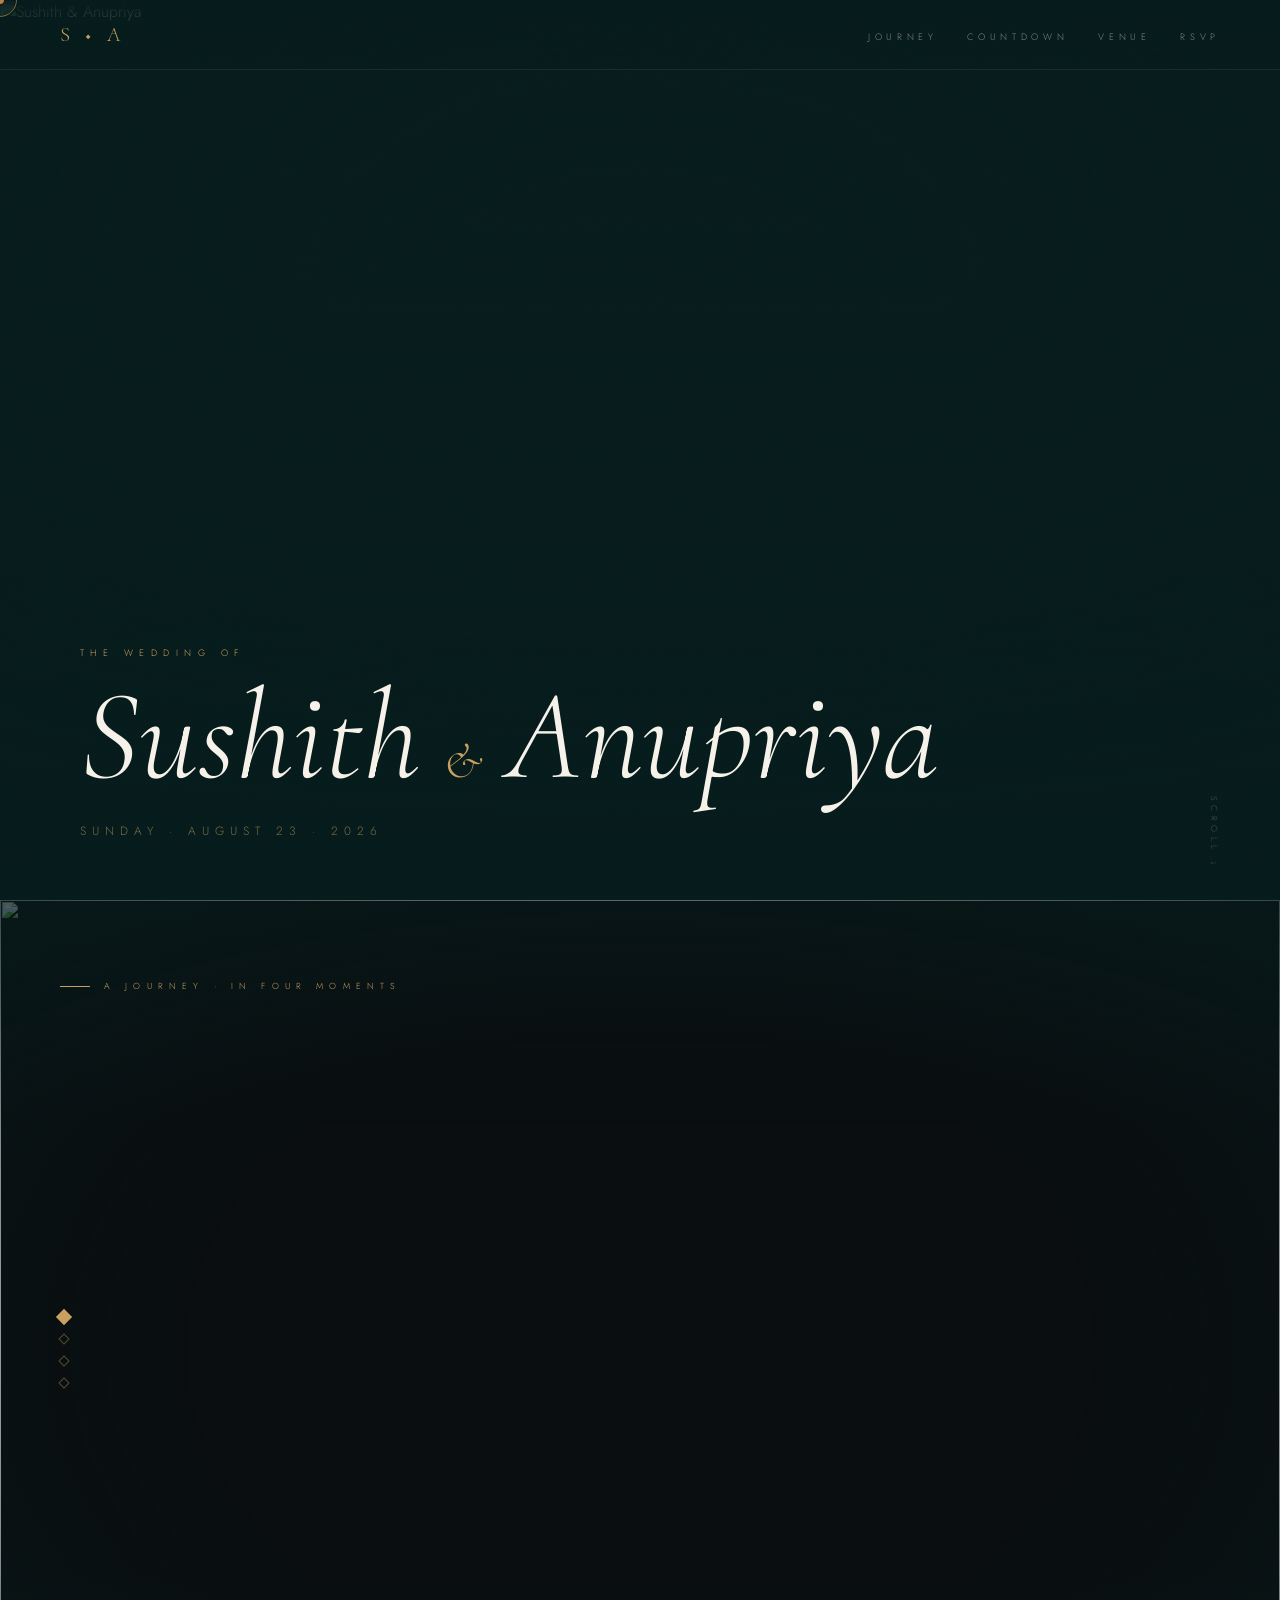
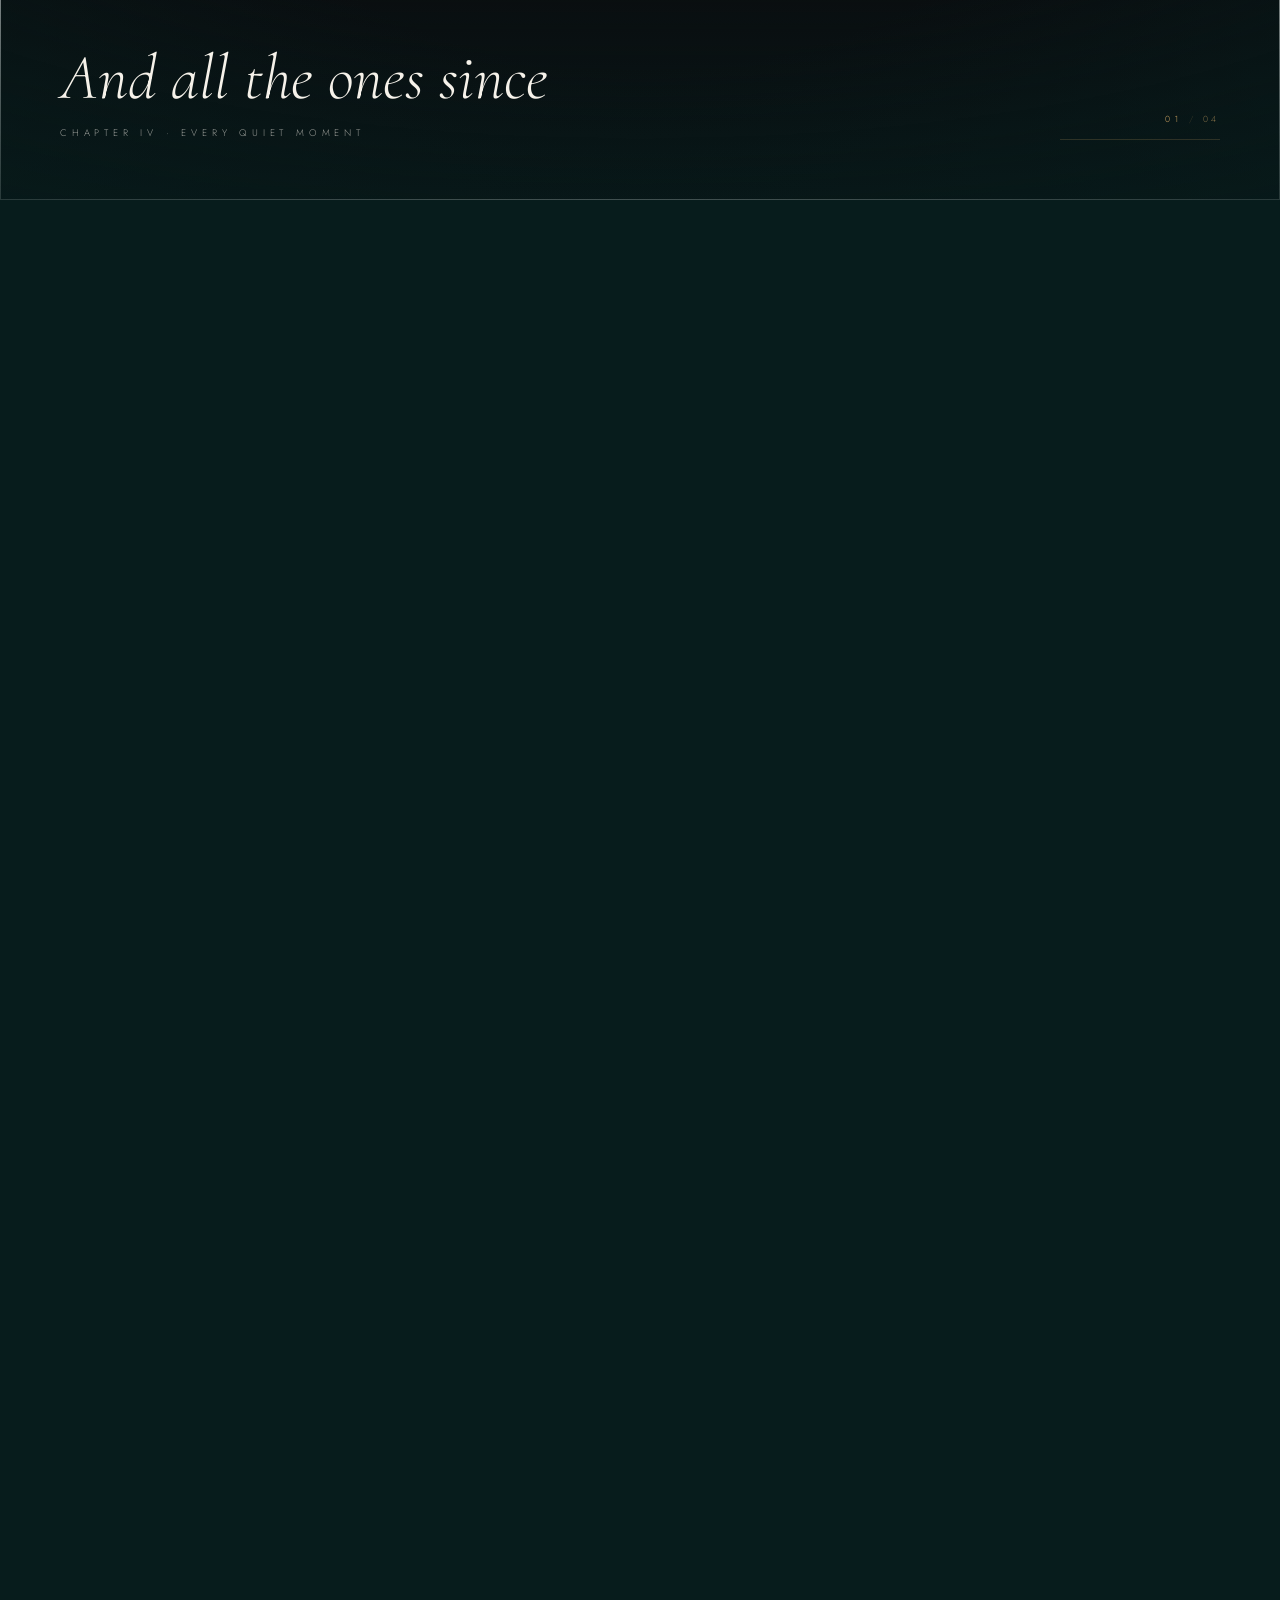
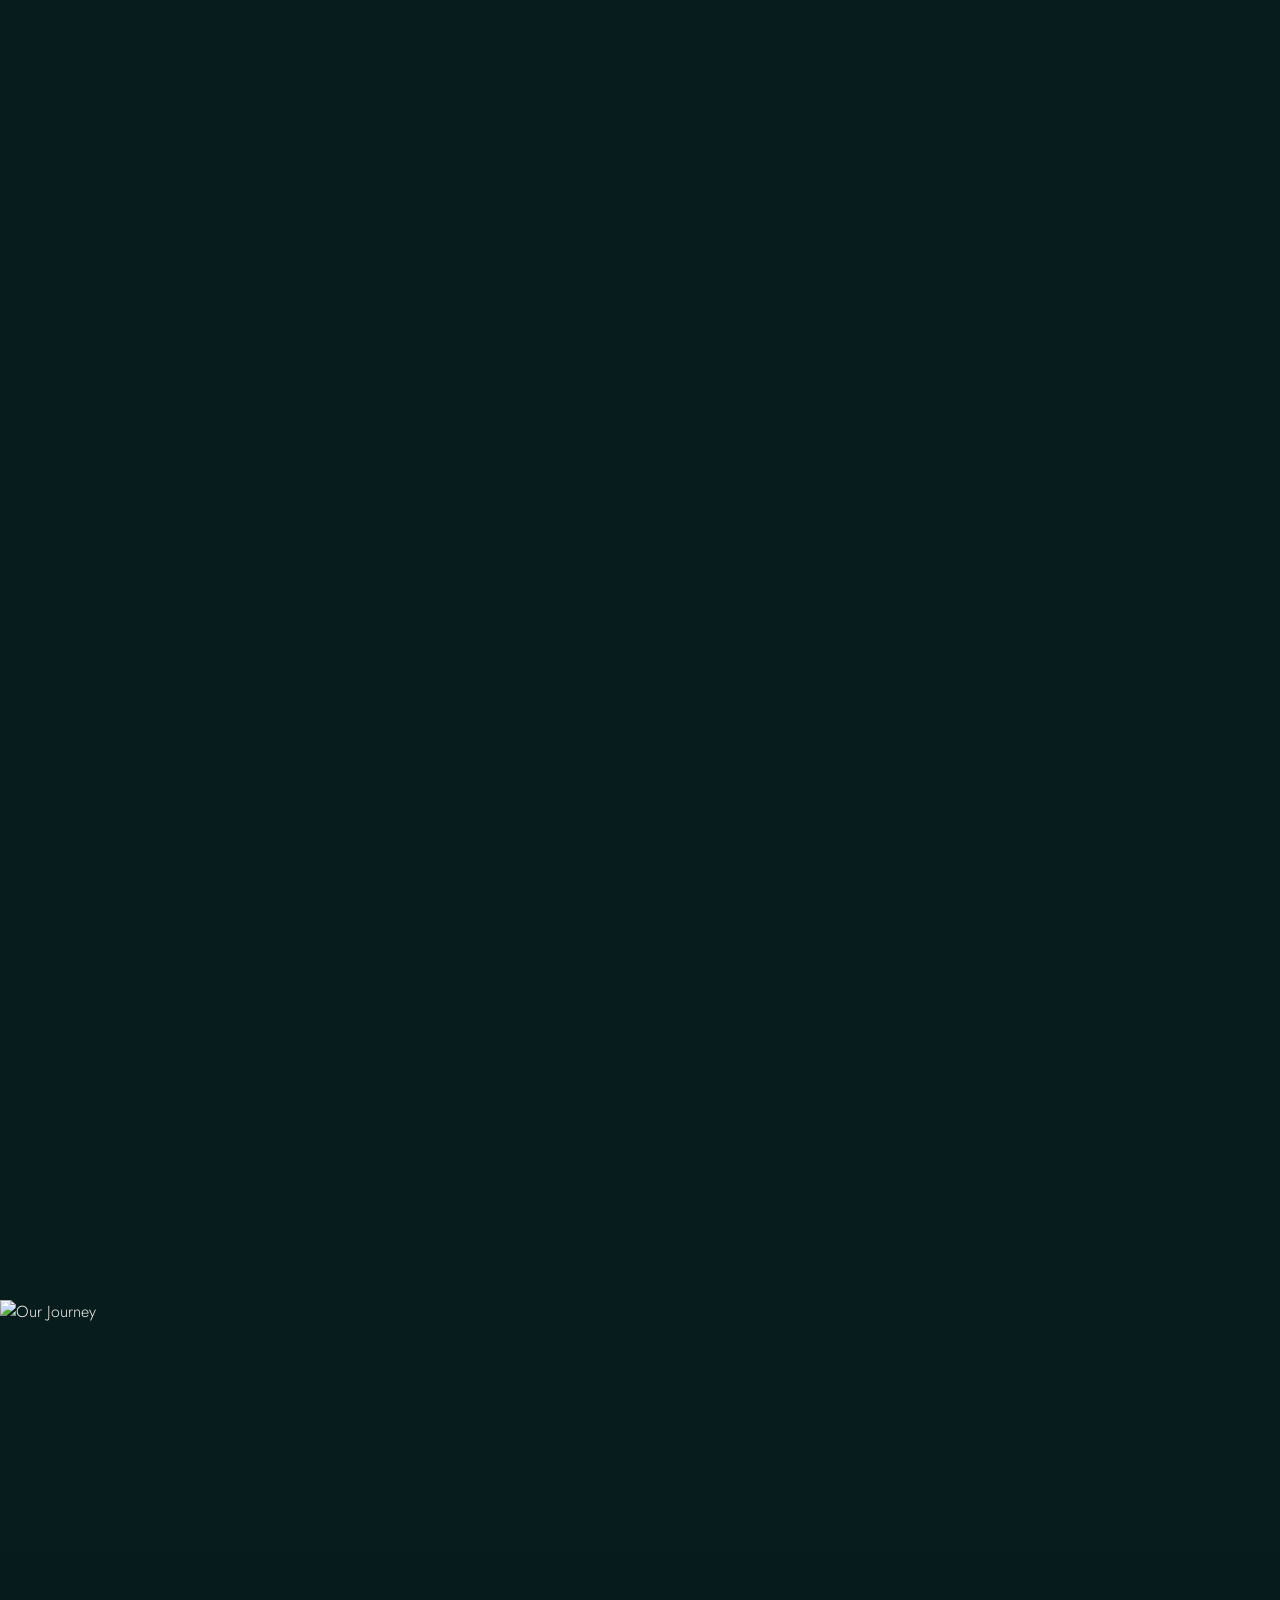
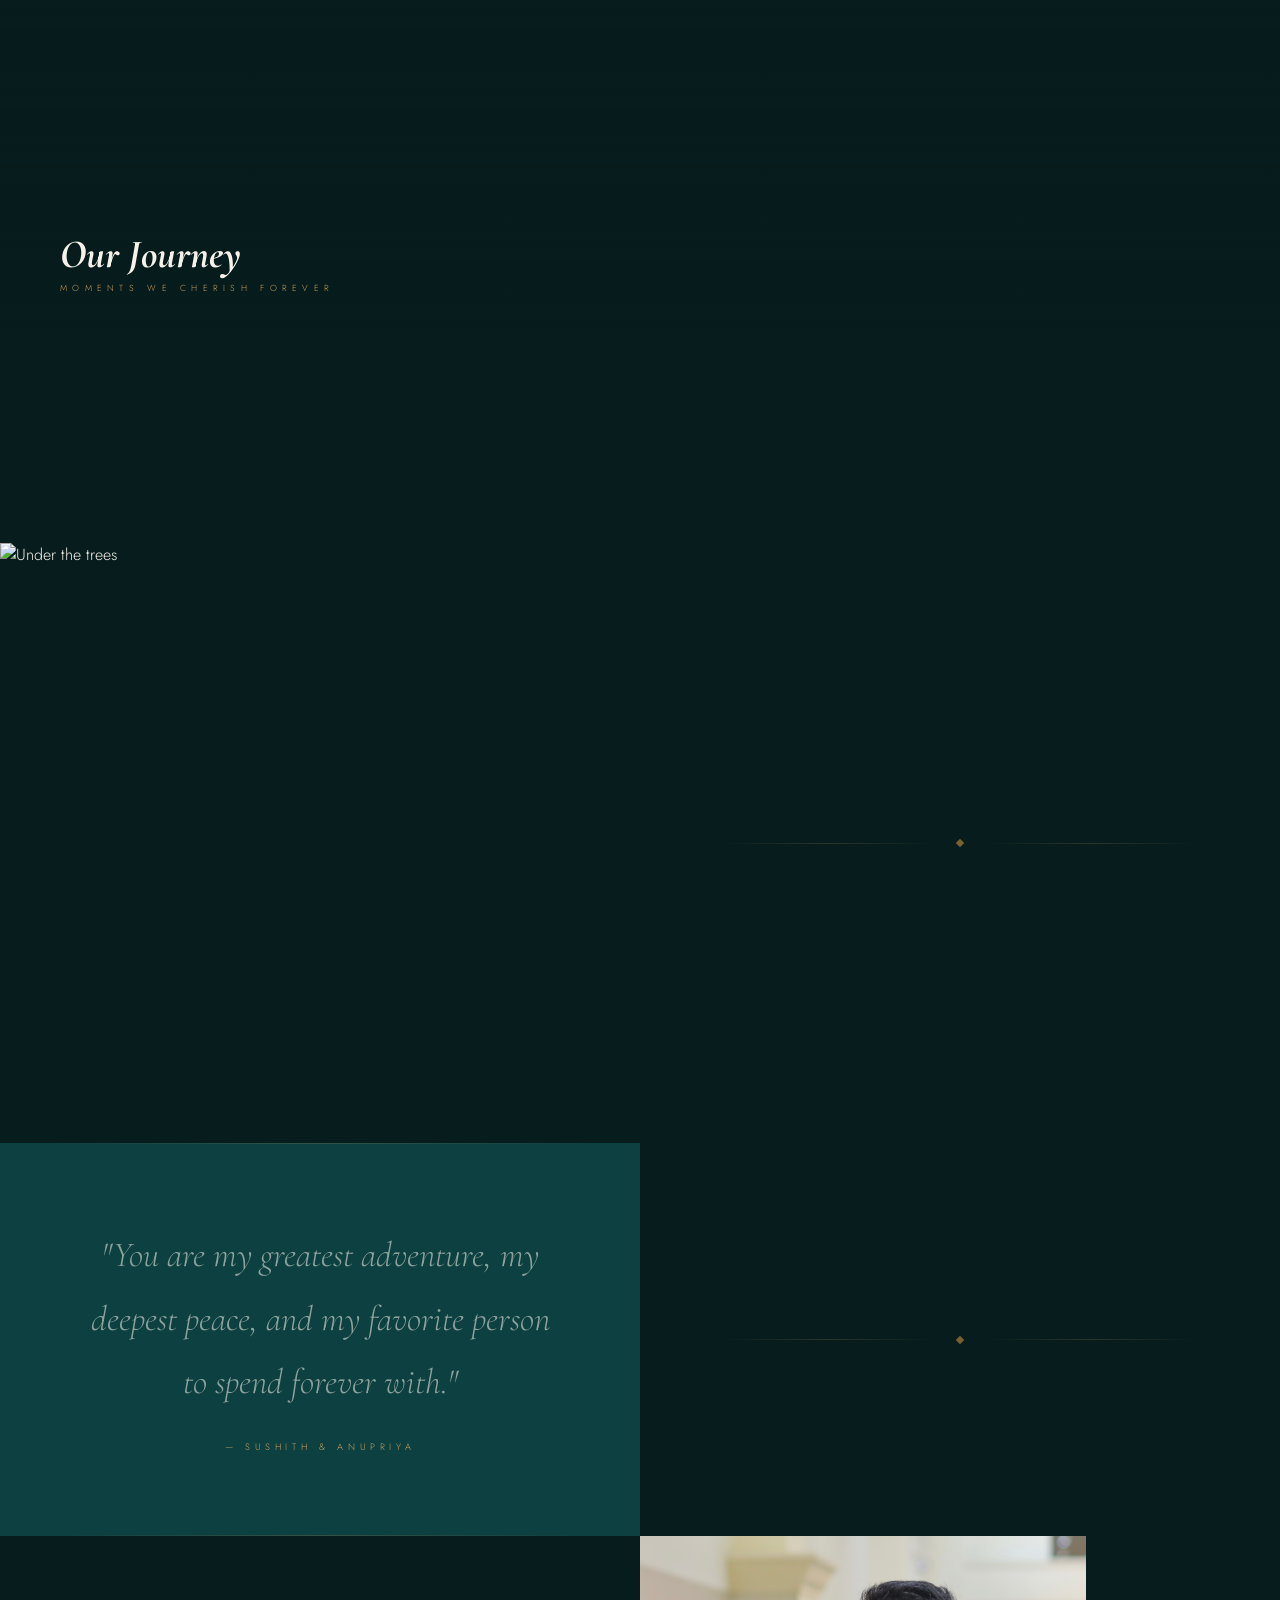
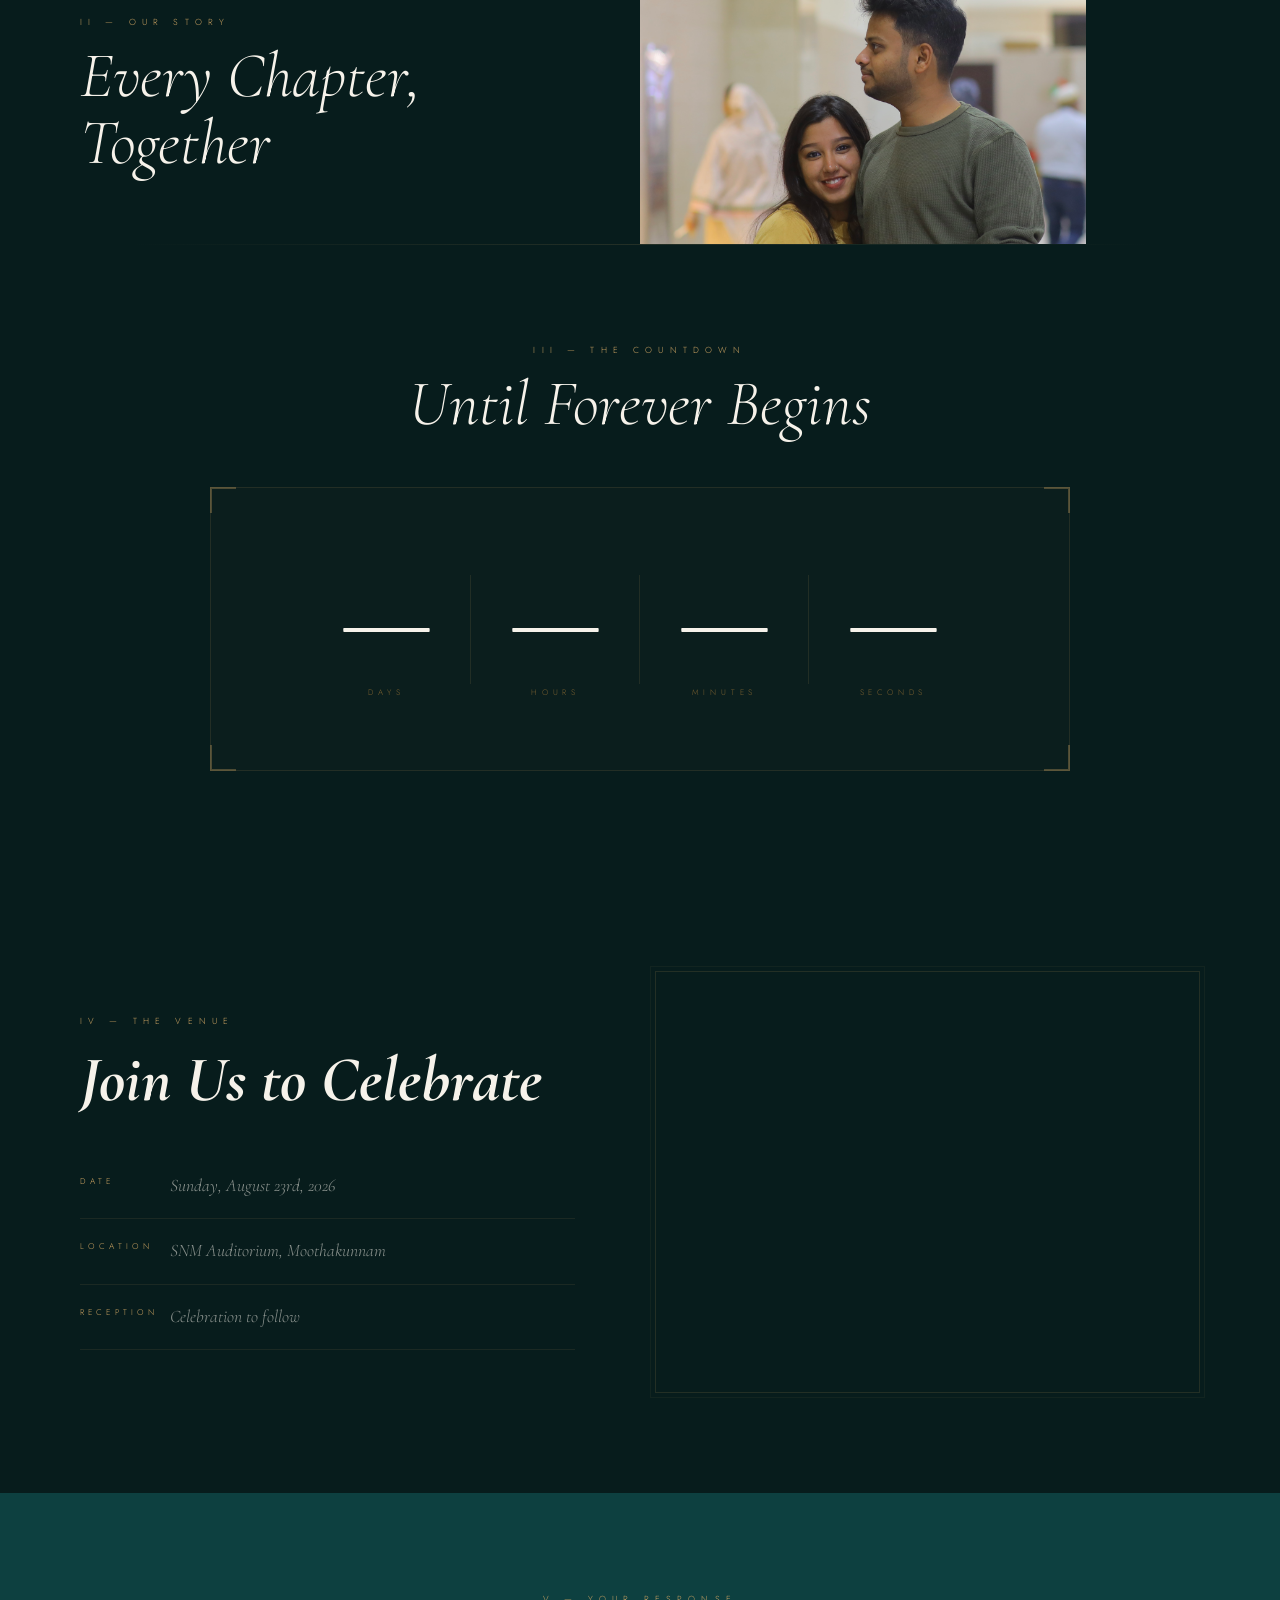
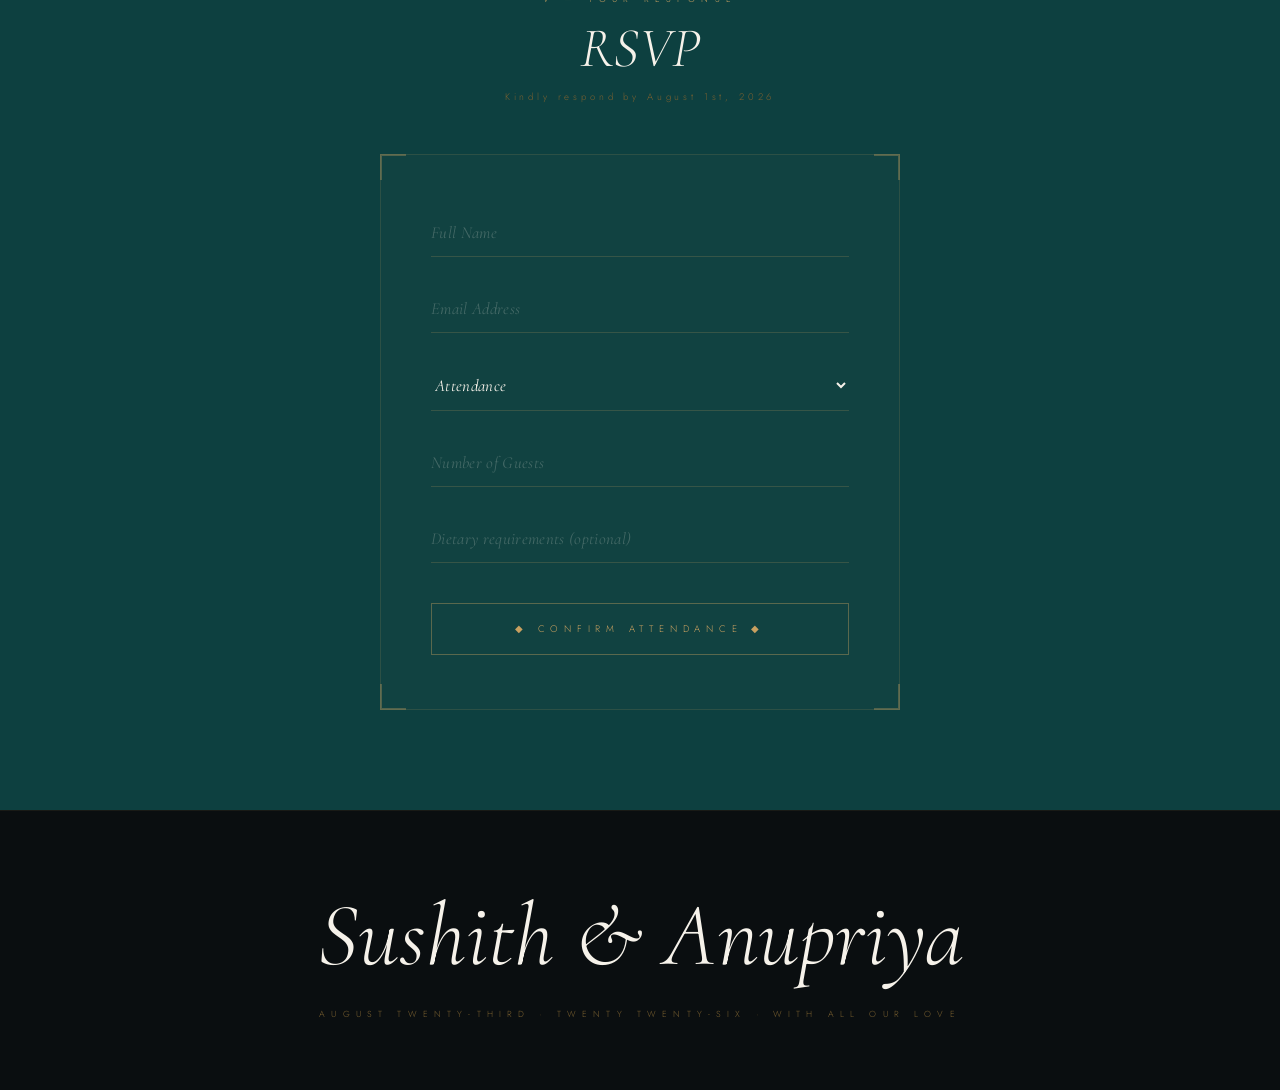
==== commit 0018bf55: "celebration" ====
--- a/index.html
+++ b/index.html
@@ -45,13 +45,11 @@
 .hero { min-height:100vh; position:relative; overflow:hidden; display:flex; align-items:flex-end; }
 .hero-img { position:absolute; inset:0; }
 .hero-img img { width:100%; height:100%; object-fit:cover; object-position:center top; }
-/* Gradient overlay: dark at bottom for text, slight vignette */
 .hero-overlay { position:absolute; inset:0; background:linear-gradient(to top, rgba(7,28,28,0.95) 0%, rgba(7,28,28,0.5) 40%, rgba(7,28,28,0.15) 70%, transparent 100%); }
 .hero-overlay2 { position:absolute; inset:0; background:radial-gradient(ellipse at center, transparent 40%, rgba(7,28,28,0.5) 100%); }
 
 .hero-content { position:relative; z-index:2; padding:60px 80px; width:100%; }
 .hero-eyebrow { font-size:0.58rem; letter-spacing:0.7em; text-transform:uppercase; color:var(--gold); margin-bottom:20px; display:block; opacity:0; animation:riseUp 1s 0.5s forwards; }
-/* NAME SWAP section */
 .hero-names { display:flex; align-items:baseline; flex-wrap:wrap; gap:0; opacity:0; animation:riseUp 1.2s 0.8s forwards; }
 .name-swap { position:relative; display:inline-block; cursor:default; }
 .name-swap .name-primary, .name-swap .name-hover {
@@ -59,12 +57,8 @@
   font-size:clamp(4.5rem,10vw,9rem); line-height:0.9; color:var(--cream);
   display:block; transition:all 0.4s ease;
 }
-.name-swap .name-hover {
-  display:none;
-}
-.name-swap.swapped .name-primary {
-  color:var(--gold);
-}
+.name-swap .name-hover { display:none; }
+.name-swap.swapped .name-primary { color:var(--gold); }
 .name-swap:hover { cursor:pointer; }
 .hero-and { font-family:'Cormorant Upright',serif; font-size:clamp(2rem,4vw,4rem); font-weight:300; color:var(--gold); padding:0 24px; line-height:0.9; }
 .hero-date { margin-top:28px; font-size:0.75rem; letter-spacing:0.5em; text-transform:uppercase; color:rgba(200,160,96,0.6); opacity:0; animation:riseUp 1s 1.2s forwards; }
@@ -72,8 +66,176 @@
 @keyframes riseUp { from{opacity:0;transform:translateY(28px);} to{opacity:1;transform:none;} }
 @keyframes pulse { 0%,100%{opacity:0.25;} 50%{opacity:0.6;} }
 
-/* ═══ GALLERY SECTIONS ═══ */
-/* Full-bleed cinematic shot */
+/* ═══════════════════════════════════════════════════
+   SCROLL-DRIVEN IMAGE SEQUENCE
+   The outer .seq section is tall (400vh). Inside it,
+   .seq-sticky pins to the viewport. As the user scrolls
+   through the 400vh, we map scroll progress 0→1 across
+   the 4 frames and crossfade between them in real time.
+   ═══════════════════════════════════════════════════ */
+.seq {
+  position: relative;
+  height: 400vh;                 /* scroll distance — controls pacing */
+  background: var(--teal-deep);
+}
+.seq-sticky {
+  position: sticky;
+  top: 0;
+  height: 100vh;
+  width: 100%;
+  overflow: hidden;
+}
+.seq-stage {
+  position: absolute;
+  inset: 0;
+  background: var(--night);
+}
+/* Each frame is stacked, all loaded, we just flip opacity */
+.seq-frame {
+  position: absolute;
+  inset: 0;
+  opacity: 0;
+  will-change: opacity;
+}
+.seq-frame img {
+  width: 100%;
+  height: 100%;
+  object-fit: cover;
+  object-position: center;
+  display: block;
+}
+.seq-frame.active { opacity: 1; }
+/* Gentle vignette to tie into the site aesthetic */
+.seq-vignette {
+  position: absolute;
+  inset: 0;
+  pointer-events: none;
+  z-index: 3;
+  background:
+    radial-gradient(ellipse at center, transparent 50%, rgba(7,28,28,0.55) 100%),
+    linear-gradient(to top, rgba(7,28,28,0.6) 0%, transparent 25%, transparent 75%, rgba(7,28,28,0.4) 100%);
+}
+
+/* Overlay UI on the pinned stage */
+.seq-ui {
+  position: absolute;
+  inset: 0;
+  z-index: 4;
+  pointer-events: none;
+  display: flex;
+  flex-direction: column;
+  justify-content: space-between;
+  padding: 80px 60px 60px;
+}
+.seq-eyebrow {
+  font-size: 0.55rem;
+  letter-spacing: 0.7em;
+  text-transform: uppercase;
+  color: var(--gold);
+  display: flex;
+  align-items: center;
+  gap: 14px;
+}
+.seq-eyebrow::before { content:''; width:30px; height:1px; background:var(--gold); }
+
+.seq-caption {
+  position: relative;
+}
+.seq-caption h3 {
+  font-family: 'Cormorant', serif;
+  font-style: italic;
+  font-weight: 300;
+  font-size: clamp(2.4rem, 5vw, 4.5rem);
+  color: var(--cream);
+  line-height: 1;
+  margin-bottom: 16px;
+  /* text changes smoothly */
+  transition: opacity 0.35s ease;
+}
+.seq-caption p {
+  font-size: 0.6rem;
+  letter-spacing: 0.5em;
+  text-transform: uppercase;
+  color: rgba(246, 242, 234, 0.6);
+  transition: opacity 0.35s ease;
+}
+
+/* Frame counter + progress bar (bottom right) */
+.seq-meter {
+  position: absolute;
+  bottom: 60px;
+  right: 60px;
+  z-index: 4;
+  display: flex;
+  flex-direction: column;
+  align-items: flex-end;
+  gap: 14px;
+  font-family: 'Jost', sans-serif;
+  font-weight: 300;
+}
+.seq-meter-count {
+  font-size: 0.55rem;
+  letter-spacing: 0.4em;
+  color: rgba(200, 160, 96, 0.6);
+  font-variant-numeric: tabular-nums;
+}
+.seq-meter-count .cur { color: var(--gold); }
+.seq-progress-track {
+  width: 160px;
+  height: 1px;
+  background: rgba(200, 160, 96, 0.2);
+  position: relative;
+  overflow: hidden;
+}
+.seq-progress-bar {
+  position: absolute;
+  top: 0; left: 0; bottom: 0;
+  width: 0%;
+  background: var(--gold);
+  /* NO transition — update instantly with scroll */
+}
+
+/* Dot indicators (one per frame) */
+.seq-dots {
+  position: absolute;
+  left: 60px;
+  top: 50%;
+  transform: translateY(-50%);
+  z-index: 4;
+  display: flex;
+  flex-direction: column;
+  gap: 14px;
+}
+.seq-dot {
+  width: 8px;
+  height: 8px;
+  border: 1px solid rgba(200, 160, 96, 0.4);
+  transform: rotate(45deg);
+  transition: background 0.3s, border-color 0.3s, transform 0.3s;
+}
+.seq-dot.active {
+  background: var(--gold);
+  border-color: var(--gold);
+  transform: rotate(45deg) scale(1.4);
+}
+
+/* Reduced motion / mobile fallback */
+@media (max-width: 800px) {
+  .seq { height: 300vh; }
+  .seq-ui { padding: 70px 24px 40px; }
+  .seq-meter { bottom: 40px; right: 24px; }
+  .seq-dots { left: 24px; }
+  .seq-progress-track { width: 100px; }
+}
+@media (prefers-reduced-motion: reduce) {
+  .seq { height: auto; }
+  .seq-sticky { position: relative; height: auto; }
+  .seq-stage { position: relative; height: 70vh; }
+  .seq-frame { opacity: 1; position: relative; }
+  .seq-frame:not(:first-child) { display: none; }
+}
+
+/* ═══ EXISTING GALLERY SECTIONS ═══ */
 .full-shot { position:relative; height:70vh; overflow:hidden; }
 .full-shot img { width:100%; height:100%; object-fit:cover; object-position:right; transition:transform 0.8s ease; }
 .full-shot:hover img { transform:scale(1.03); }
@@ -82,7 +244,6 @@
 .full-shot-label h3 { font-family:'Cormorant',serif; font-style:italic; font-size:2.5rem; color:var(--cream); line-height:1; }
 .full-shot-label p { font-size:0.55rem; letter-spacing:0.6em; text-transform:uppercase; color:var(--gold); margin-top:8px; }
 
-/* 2-col split */
 .split { display:grid; grid-template-columns:1fr 1fr; }
 .split-cell { position:relative; overflow:hidden; }
 .split-cell img { width:100%; height:100%; object-fit:cover; transition:transform 0.8s ease; display:block; }
@@ -94,17 +255,6 @@
 .split-cap { position:absolute; bottom:24px; left:28px; font-family:'Cormorant',serif; font-style:italic; font-size:1.5rem; color:var(--cream); opacity:0; transform:translateY(10px); transition:all 0.4s; }
 .split-cell:hover .split-cap { opacity:1; transform:none; }
 
-/* 3-col grid */
-.trio { display:grid; grid-template-columns:1fr 1fr 1fr; gap:3px; }
-.trio-cell { position:relative; overflow:hidden; }
-.trio-cell img { width:100%; height:420px; object-fit:cover; transition:transform 0.8s ease; display:block; }
-.trio-cell:hover img { transform:scale(1.05); }
-.trio-overlay { position:absolute; inset:0; background:linear-gradient(to top, rgba(7,28,28,0.7), transparent 60%); opacity:0; transition:opacity 0.5s; }
-.trio-cell:hover .trio-overlay { opacity:1; }
-.trio-cap { position:absolute; bottom:20px; left:22px; font-family:'Cormorant',serif; font-style:italic; font-size:1.3rem; color:var(--cream); opacity:0; transform:translateY(8px); transition:all 0.4s; }
-.trio-cell:hover .trio-cap { opacity:1; transform:none; }
-
-/* Asymmetric 3-panel */
 .asym { display:grid; grid-template-columns:1.4fr 0.6fr; gap:3px; }
 .asym-right { display:grid; grid-template-rows:1fr 1fr; gap:3px; }
 .asym-main { position:relative; overflow:hidden; }
@@ -114,24 +264,20 @@
 .asym-sm img { width:100%; height:308px; object-fit:cover; transition:transform 0.8s ease; display:block; }
 .asym-sm:hover img { transform:scale(1.05); }
 
-/* Section header */
 .section-header { padding:80px 80px 40px; position:relative; z-index:1; }
 .section-tag { font-size:0.55rem; letter-spacing:0.7em; text-transform:uppercase; color:var(--gold); display:block; margin-bottom:14px; }
 .section-title { font-family:'Cormorant',serif; font-style:italic; font-weight:300; font-size:clamp(2.5rem,5vw,4.5rem); color:var(--cream); line-height:1.05; }
 
-/* Divider */
 .divider { display:flex; align-items:center; gap:20px; padding:0 80px; margin:40px 0; }
 .divider::before,.divider::after { content:''; flex:1; height:1px; background:linear-gradient(to right,transparent,rgba(200,160,96,0.2),transparent); }
 .divider .diamond { width:6px; height:6px; background:var(--gold-dim); transform:rotate(45deg); flex-shrink:0; }
 
-/* ═══ QUOTE STRIP ═══ */
 .quote-strip { padding:80px; background:var(--teal-dark); text-align:center; position:relative; z-index:1; }
 .quote-strip::before,.quote-strip::after { content:''; position:absolute; left:8%; right:8%; height:1px; background:linear-gradient(to right,transparent,rgba(200,160,96,0.2),transparent); }
 .quote-strip::before{top:0;}.quote-strip::after{bottom:0;}
 .quote-text { font-family:'Cormorant',serif; font-style:italic; font-weight:300; font-size:clamp(1.4rem,3vw,2.2rem); color:rgba(246,242,234,0.55); line-height:1.8; max-width:700px; margin:0 auto 20px; }
 .quote-by { font-size:0.58rem; letter-spacing:0.5em; text-transform:uppercase; color:var(--gold); }
 
-/* ═══ COUNTDOWN ═══ */
 .countdown { padding:100px 80px; text-align:center; background:var(--teal-deep); position:relative; z-index:1; }
 .countdown::before { content:''; position:absolute; top:0; left:10%; right:10%; height:1px; background:linear-gradient(to right,transparent,rgba(200,160,96,0.15),transparent); }
 .cd-wrap { max-width:860px; margin:50px auto 0; border:1px solid rgba(200,160,96,0.12); padding:50px; position:relative; background:rgba(200,160,96,0.02); }
@@ -147,7 +293,6 @@
 .cd-unit:hover .cd-n { color:var(--gold); }
 .cd-l { font-size:0.5rem; letter-spacing:0.6em; text-transform:uppercase; color:var(--gold-dim); margin-top:14px; display:block; }
 
-/* ═══ LOCATION ═══ */
 .location { padding:100px 80px; display:grid; grid-template-columns:1fr 1.1fr; gap:80px; align-items:center; position:relative; z-index:1; }
 .loc-tag { font-size:0.55rem; letter-spacing:0.7em; text-transform:uppercase; color:var(--gold); display:block; margin-bottom:14px; }
 .loc-title { font-family:'Cormorant',serif; font-style:italic; font-size:clamp(2.5rem,5vw,4rem); color:var(--cream); margin-bottom:36px; }
@@ -160,7 +305,6 @@
 .loc-map iframe { width:100%; height:420px; border:none; display:block; filter:grayscale(1) sepia(0.2) brightness(0.75) hue-rotate(160deg); transition:filter 0.5s; }
 .loc-map:hover iframe { filter:grayscale(0.3) brightness(0.9); }
 
-/* ═══ RSVP ═══ */
 .rsvp { padding:100px 80px; background:var(--teal-dark); text-align:center; position:relative; z-index:1; }
 .rsvp-card { max-width:520px; margin:50px auto 0; border:1px solid rgba(200,160,96,0.15); padding:54px 50px; position:relative; background:rgba(200,160,96,0.02); }
 .rsvp-form { display:flex; flex-direction:column; gap:28px; }
@@ -176,15 +320,12 @@
 .btn:hover { color:var(--teal-deep); }
 .btn span { position:relative; z-index:1; }
 
-/* Footer */
 footer { padding:70px 80px; background:var(--night); border-top:1px solid rgba(200,160,96,0.08); text-align:center; }
 .footer-names { font-family:'Cormorant',serif; font-style:italic; font-weight:300; font-size:clamp(3rem,7vw,6rem); color:var(--cream); margin-bottom:18px; }
 .footer-date { font-size:0.55rem; letter-spacing:0.7em; text-transform:uppercase; color:var(--gold-dim); }
 
-/* responsive */
 @media(max-width:800px){
   .split{grid-template-columns:1fr;}
-  .trio{grid-template-columns:1fr;}
   .asym{grid-template-columns:1fr;}
   .asym-right{grid-template-columns:1fr 1fr;grid-template-rows:auto;}
   .location{grid-template-columns:1fr;padding:80px 24px;}
@@ -208,17 +349,17 @@
 <nav>
     <div class="nav-logo">S ◆ A</div>
     <ul>
-        <li><a href="#gallery">Gallery</a></li>
+        <li><a href="#sequence">Journey</a></li>
         <li><a href="#countdown">Countdown</a></li>
         <li><a href="#location">Venue</a></li>
         <li><a href="#rsvp">RSVP</a></li>
     </ul>
 </nav>
 
-<!-- HERO: Festive backdrop couple photo -->
+<!-- HERO -->
 <section class="hero">
     <div class="hero-img">
-        <img src=images/image-1.JPG>
+        <img src="images/image-1.jpg" alt="Sushith & Anupriya">
     </div>
     <div class="hero-overlay"></div>
     <div class="hero-overlay2"></div>
@@ -240,9 +381,51 @@
     <div class="hero-scroll">Scroll ↓</div>
 </section>
 
+<!-- ═══════════════════════════════════════════════════
+     SCROLL-DRIVEN IMAGE SEQUENCE
+     ═══════════════════════════════════════════════════ -->
+<section class="seq" id="sequence">
+    <div class="seq-sticky">
+        <div class="seq-stage" id="seqStage">
+            <div class="seq-frame" data-frame="0"><img src="images/image-1.jpg" alt=""></div>
+            <div class="seq-frame" data-frame="1"><img src="images/image-2.jpg" alt=""></div>
+            <div class="seq-frame" data-frame="2"><img src="images/image-3.jpg" alt=""></div>
+            <div class="seq-frame" data-frame="3"><img src="images/image-4.jpg" alt=""></div>
+            <div class="seq-vignette"></div>
+        </div>
+
+        <!-- Dot indicators -->
+        <div class="seq-dots" id="seqDots">
+            <div class="seq-dot" data-dot="0"></div>
+            <div class="seq-dot" data-dot="1"></div>
+            <div class="seq-dot" data-dot="2"></div>
+            <div class="seq-dot" data-dot="3"></div>
+        </div>
+
+        <!-- Overlay UI -->
+        <div class="seq-ui">
+            <div class="seq-eyebrow">A Journey · In Four Moments</div>
+            <div class="seq-caption" id="seqCaption">
+                <h3 id="seqTitle">Where it began</h3>
+                <p id="seqSub">Chapter I · The First Glance</p>
+            </div>
+        </div>
+
+        <!-- Frame meter -->
+        <div class="seq-meter">
+            <div class="seq-meter-count">
+                <span class="cur" id="seqCur">01</span> <span style="opacity:.4">/</span> <span>04</span>
+            </div>
+            <div class="seq-progress-track">
+                <div class="seq-progress-bar" id="seqBar"></div>
+            </div>
+        </div>
+    </div>
+</section>
+
 <!-- FULL BLEED: Garden night shot -->
 <section class="full-shot" id="gallery">
-    <img src=images/image-2.JPG>
+    <img src="images/image-2.jpg" alt="Our Journey">
     <div class="full-shot-overlay"></div>
     <div class="full-shot-label">
         <h3>Our Journey</h3>
@@ -256,16 +439,14 @@
     <h2 class="section-title">Sushith & Anupriya</h2>
 </div>
 
-<!-- SPLIT: Tree tunnel shots -->
+<!-- SPLIT -->
 <div class="split">
     <div class="split-cell tall">
-        <img src=images/image-3.JPG>
+        <img src="images/image-3.jpg" alt="Under the trees">
         <div class="split-overlay"></div>
         <div class="split-cap">Under the trees ·</div>
-
-    </div>
-
-    <!-- QUOTE -->
+    </div>
+
     <div class="divider"><div class="diamond"></div></div>
     <section class="quote-strip">
         <p class="quote-text">"You are my greatest adventure, my deepest peace, and my favorite person to spend forever with."</p>
@@ -273,15 +454,13 @@
     </section>
     <div class="divider"><div class="diamond"></div></div>
 
-    <!-- ASYM: City / night shots -->
     <div class="section-header">
         <span class="section-tag">II — Our Story</span>
         <h2 class="section-title">Every Chapter, Together</h2>
     </div>
     <div class="asym">
-
         <div class="asym-sm">
-            <img src= images/image-4.jpg>
+            <img src="images/image-4.jpg" alt="Just us">
             <div class="split-overlay"></div>
             <div class="split-cap">Just us ·</div>
         </div>
@@ -346,13 +525,114 @@
 </footer>
 
 <script>
-// Cursor
+// ══════════════════════════════════════════════════════
+// CURSOR
+// ══════════════════════════════════════════════════════
 const cur=document.getElementById('cur'),curR=document.getElementById('cur-r');
 let mx=0,my=0,rx=0,ry=0;
 document.addEventListener('mousemove',e=>{mx=e.clientX;my=e.clientY;cur.style.left=mx+'px';cur.style.top=my+'px';});
 (function loop(){rx+=(mx-rx)*0.13;ry+=(my-ry)*0.13;curR.style.left=rx+'px';curR.style.top=ry+'px';requestAnimationFrame(loop);})();
 
-// Countdown
+// ══════════════════════════════════════════════════════
+// SCROLL-DRIVEN IMAGE SEQUENCE
+// Map: user's scroll position through the .seq section
+// → progress (0..1) → fractional frame index (0..N-1)
+// → each frame's opacity (linear blend with its neighbor)
+// Runs in requestAnimationFrame, reads scroll once per frame.
+// ══════════════════════════════════════════════════════
+(function initSequence(){
+  const seq        = document.getElementById('sequence');
+  const frames     = document.querySelectorAll('.seq-frame');
+  const dots       = document.querySelectorAll('.seq-dot');
+  const bar        = document.getElementById('seqBar');
+  const curLabel   = document.getElementById('seqCur');
+  const titleEl    = document.getElementById('seqTitle');
+  const subEl      = document.getElementById('seqSub');
+
+  // Captions per frame
+  const captions = [
+    { title: 'Where it began',          sub: 'Chapter I · The First Glance' },
+    { title: 'Through the lantern light', sub: 'Chapter II · Evenings We Remember' },
+    { title: 'Beneath the canopy',       sub: 'Chapter III · Walking the Path Together' },
+    { title: 'And all the ones since',   sub: 'Chapter IV · Every Quiet Moment' }
+  ];
+
+  const N = frames.length;          // 4
+  let lastFrame = -1;               // for caption change detection
+  let ticking = false;
+
+  // Preload frames so swaps are instant even on first pass
+  frames.forEach(f => {
+    const img = f.querySelector('img');
+    if (img && !img.complete) {
+      const pre = new Image();
+      pre.src = img.src;
+    }
+  });
+
+  function update(){
+    ticking = false;
+
+    const rect = seq.getBoundingClientRect();
+    const vh = window.innerHeight;
+    // progress = how far we've scrolled into the pinned range
+    // section height is (400vh), sticky pins for (seq.height - vh)
+    const scrollable = rect.height - vh;
+    // -rect.top == pixels scrolled past section top
+    const scrolled = Math.min(Math.max(-rect.top, 0), scrollable);
+    const progress = scrollable > 0 ? scrolled / scrollable : 0;
+
+    // Fractional frame position: 0..(N-1)
+    const pos = progress * (N - 1);
+
+    // For each frame, set opacity based on distance from `pos`.
+    // Adjacent frames blend; others are fully hidden.
+    // This keeps the swap INSTANT with scroll, but not jumpy.
+    for (let i = 0; i < N; i++) {
+      const dist = Math.abs(i - pos);
+      const op = dist >= 1 ? 0 : 1 - dist;
+      frames[i].style.opacity = op;
+    }
+
+    // Progress bar — updates instantly (no CSS transition on it)
+    bar.style.width = (progress * 100).toFixed(2) + '%';
+
+    // Active frame = the nearest one; update dots + caption only when it changes
+    const nearest = Math.round(pos);
+    if (nearest !== lastFrame) {
+      lastFrame = nearest;
+      dots.forEach((d, i) => d.classList.toggle('active', i === nearest));
+      curLabel.textContent = String(nearest + 1).padStart(2, '0');
+      // Soft caption swap
+      const c = captions[nearest];
+      titleEl.style.opacity = '0';
+      subEl.style.opacity = '0';
+      setTimeout(() => {
+        titleEl.textContent = c.title;
+        subEl.textContent = c.sub;
+        titleEl.style.opacity = '1';
+        subEl.style.opacity = '1';
+      }, 180);
+    }
+  }
+
+  function onScroll(){
+    if (!ticking) {
+      requestAnimationFrame(update);
+      ticking = true;
+    }
+  }
+
+  window.addEventListener('scroll', onScroll, { passive: true });
+  window.addEventListener('resize', onScroll);
+
+  // Initial paint
+  update();
+})();
+
+// ══════════════════════════════════════════════════════
+// COUNTDOWN
+// ══════════════════════════════════════════════════════
 function tick(){
   const d=new Date('2026-08-23T00:00:00')-new Date();
   if(d<=0)return;
@@ -363,17 +643,17 @@
 }
 tick();setInterval(tick,1000);
 
-// Name swap on hover
+// ══════════════════════════════════════════════════════
+// NAME SWAP
+// ══════════════════════════════════════════════════════
 const swapBoxes=document.querySelectorAll('.name-swap');
 function swapNames(){
   if(swapBoxes.length>=2){
     const primary1=swapBoxes[0].querySelector('.name-primary');
     const primary2=swapBoxes[1].querySelector('.name-primary');
-
     let temp=primary1.textContent;
     primary1.textContent=primary2.textContent;
     primary2.textContent=temp;
-
     swapBoxes[0].classList.toggle('swapped');
     swapBoxes[1].classList.toggle('swapped');
   }
@@ -383,7 +663,9 @@
   box.addEventListener('mouseleave',swapNames);
 });
 
-// Scroll reveals
+// ══════════════════════════════════════════════════════
+// SCROLL REVEALS (existing sections)
+// ══════════════════════════════════════════════════════
 const obs=new IntersectionObserver(entries=>entries.forEach(e=>{
   if(e.isIntersecting){e.target.style.opacity='1';e.target.style.transform='translateY(0)';}
 }),{threshold:0.06});
@@ -393,23 +675,22 @@
   obs.observe(el);
 });
 
-// WhatsApp RSVP Submission
+// ══════════════════════════════════════════════════════
+// WhatsApp RSVP
+// ══════════════════════════════════════════════════════
 document.getElementById('rsvp-btn').addEventListener('click', function(e){
   e.preventDefault();
-
   const name = document.getElementById('rsvp-name').value.trim();
   const email = document.getElementById('rsvp-email').value.trim();
   const attendance = document.getElementById('rsvp-attendance').value;
   const guests = document.getElementById('rsvp-guests').value;
   const diet = document.getElementById('rsvp-diet').value.trim();
 
-  // Validate required fields
   if(!name || !email || !attendance || !guests){
     alert('Please fill in all required fields');
     return;
   }
 
-  // Format message
   const message = `Hello Sushith & Anupriya!
 
 I am confirming my attendance for your wedding on August 23, 2026.
@@ -423,11 +704,8 @@
 
 Looking forward to celebrating with you! 🎉💕`;
 
-  // Encode message for WhatsApp URL
   const encodedMessage = encodeURIComponent(message);
   const whatsappURL = `https://wa.me/918606734680?text=${encodedMessage}`;
-
-  // Open WhatsApp
   window.open(whatsappURL, '_blank');
 });
 </script>
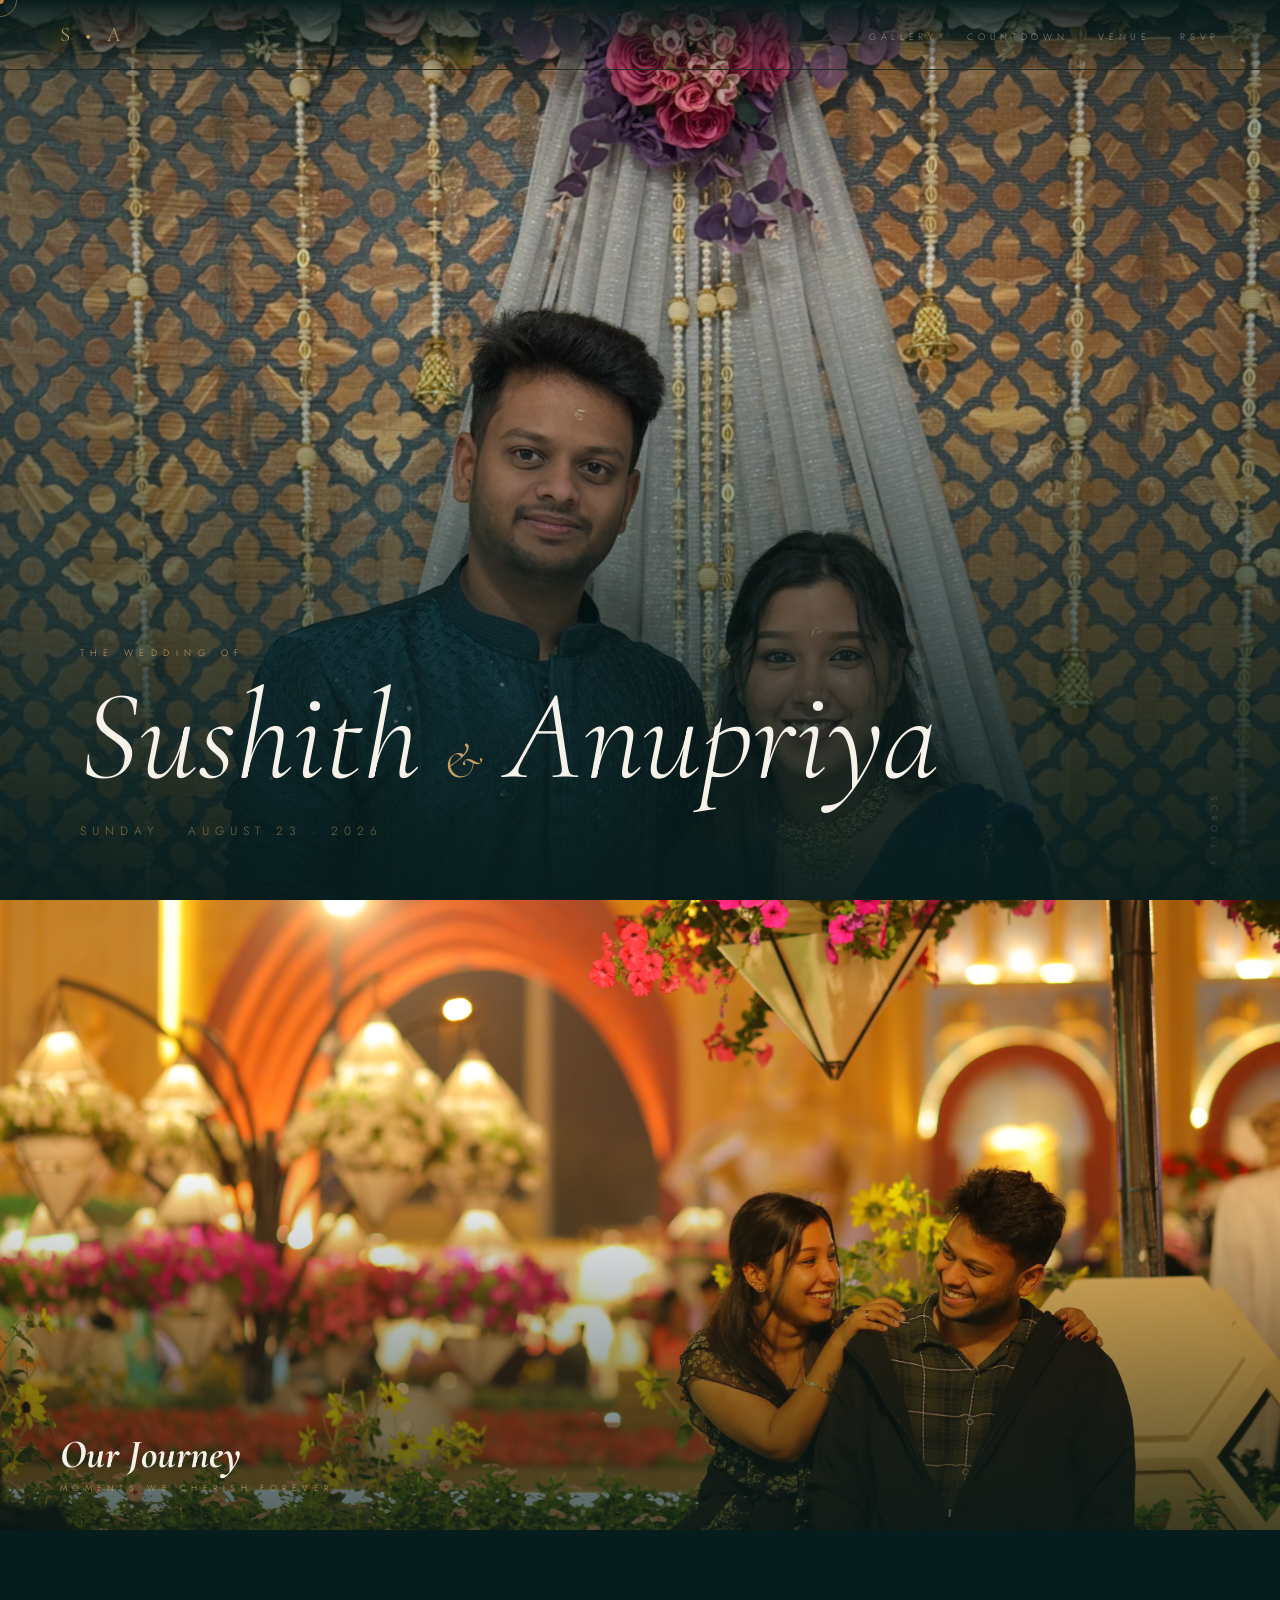
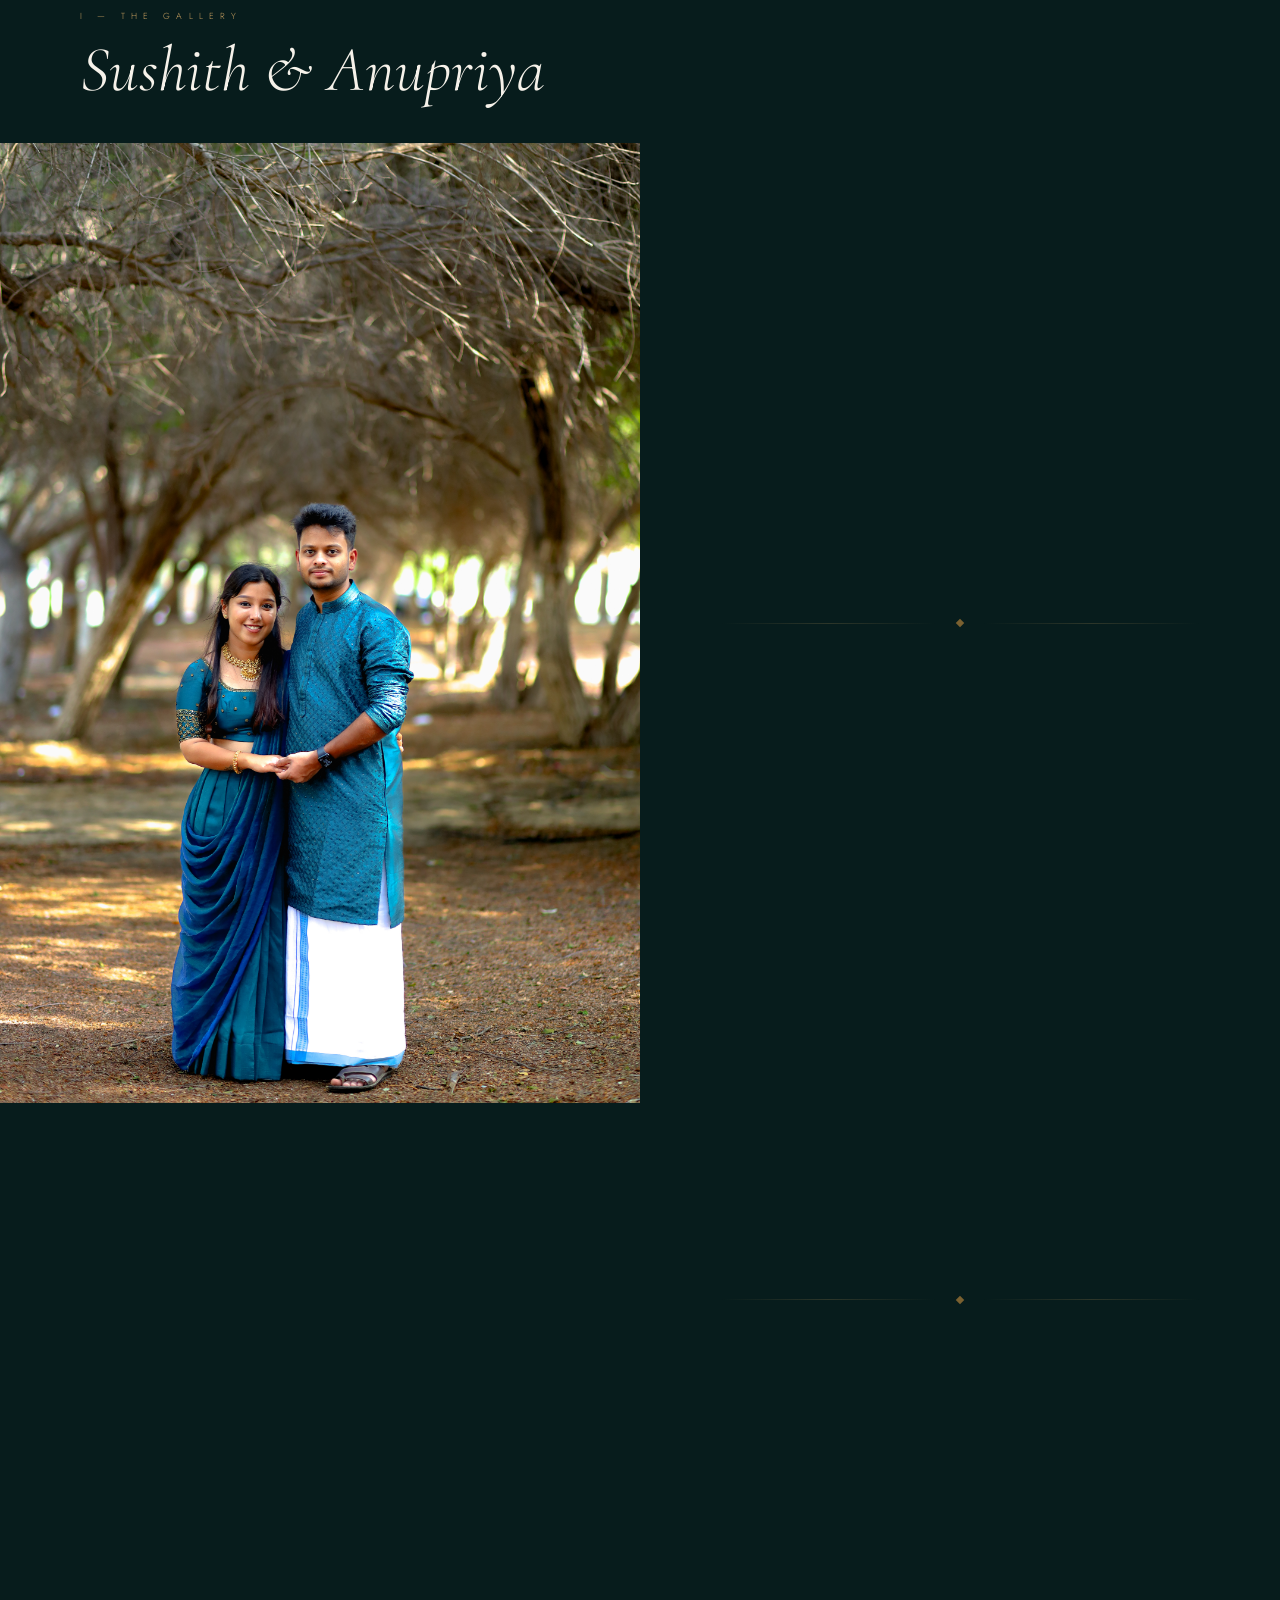
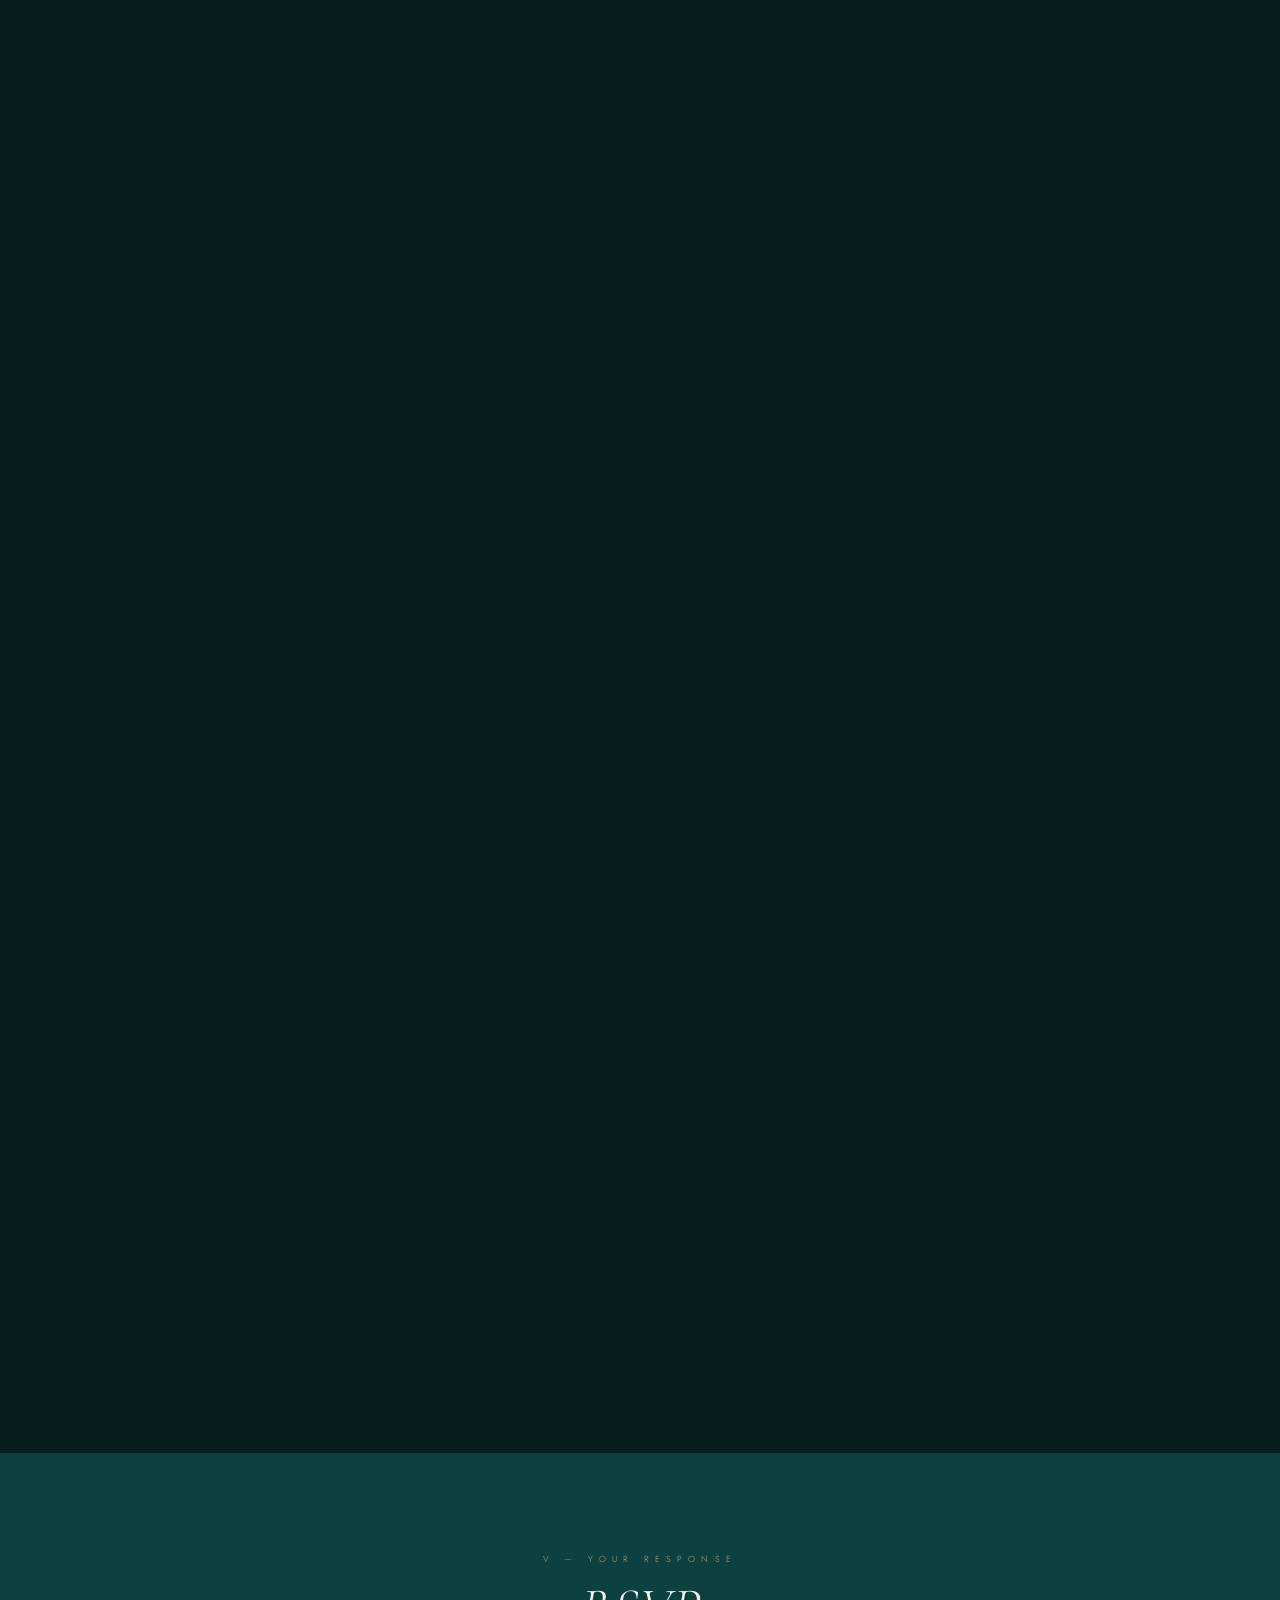
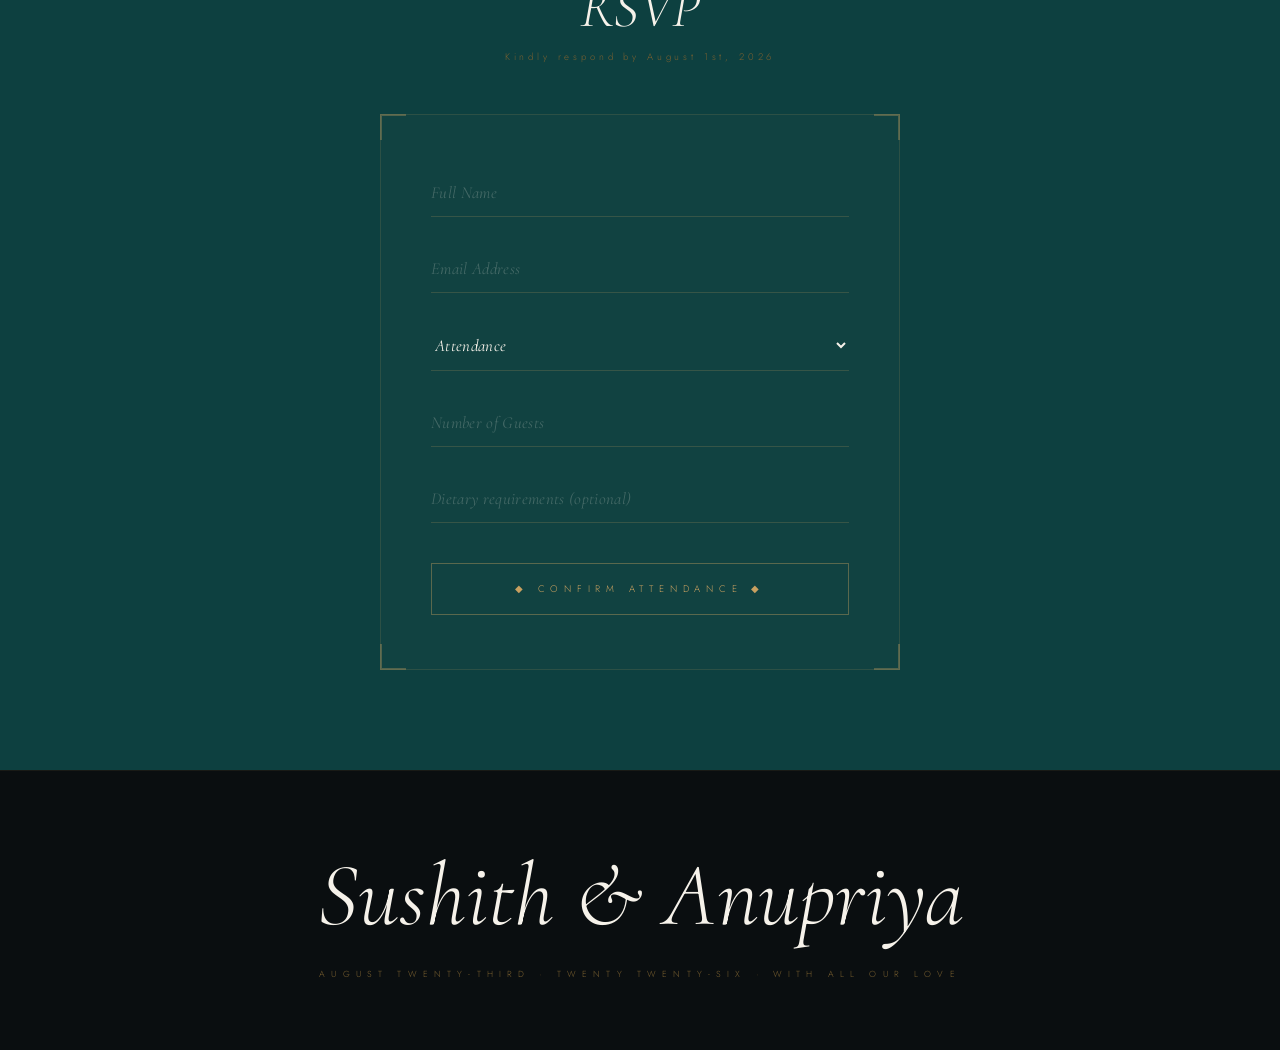
==== commit b3c3497a: "revert" ====
--- a/index.html
+++ b/index.html
@@ -45,11 +45,13 @@
 .hero { min-height:100vh; position:relative; overflow:hidden; display:flex; align-items:flex-end; }
 .hero-img { position:absolute; inset:0; }
 .hero-img img { width:100%; height:100%; object-fit:cover; object-position:center top; }
+/* Gradient overlay: dark at bottom for text, slight vignette */
 .hero-overlay { position:absolute; inset:0; background:linear-gradient(to top, rgba(7,28,28,0.95) 0%, rgba(7,28,28,0.5) 40%, rgba(7,28,28,0.15) 70%, transparent 100%); }
 .hero-overlay2 { position:absolute; inset:0; background:radial-gradient(ellipse at center, transparent 40%, rgba(7,28,28,0.5) 100%); }
 
 .hero-content { position:relative; z-index:2; padding:60px 80px; width:100%; }
 .hero-eyebrow { font-size:0.58rem; letter-spacing:0.7em; text-transform:uppercase; color:var(--gold); margin-bottom:20px; display:block; opacity:0; animation:riseUp 1s 0.5s forwards; }
+/* NAME SWAP section */
 .hero-names { display:flex; align-items:baseline; flex-wrap:wrap; gap:0; opacity:0; animation:riseUp 1.2s 0.8s forwards; }
 .name-swap { position:relative; display:inline-block; cursor:default; }
 .name-swap .name-primary, .name-swap .name-hover {
@@ -57,8 +59,12 @@
   font-size:clamp(4.5rem,10vw,9rem); line-height:0.9; color:var(--cream);
   display:block; transition:all 0.4s ease;
 }
-.name-swap .name-hover { display:none; }
-.name-swap.swapped .name-primary { color:var(--gold); }
+.name-swap .name-hover {
+  display:none;
+}
+.name-swap.swapped .name-primary {
+  color:var(--gold);
+}
 .name-swap:hover { cursor:pointer; }
 .hero-and { font-family:'Cormorant Upright',serif; font-size:clamp(2rem,4vw,4rem); font-weight:300; color:var(--gold); padding:0 24px; line-height:0.9; }
 .hero-date { margin-top:28px; font-size:0.75rem; letter-spacing:0.5em; text-transform:uppercase; color:rgba(200,160,96,0.6); opacity:0; animation:riseUp 1s 1.2s forwards; }
@@ -66,176 +72,8 @@
 @keyframes riseUp { from{opacity:0;transform:translateY(28px);} to{opacity:1;transform:none;} }
 @keyframes pulse { 0%,100%{opacity:0.25;} 50%{opacity:0.6;} }
 
-/* ═══════════════════════════════════════════════════
-   SCROLL-DRIVEN IMAGE SEQUENCE
-   The outer .seq section is tall (400vh). Inside it,
-   .seq-sticky pins to the viewport. As the user scrolls
-   through the 400vh, we map scroll progress 0→1 across
-   the 4 frames and crossfade between them in real time.
-   ═══════════════════════════════════════════════════ */
-.seq {
-  position: relative;
-  height: 400vh;                 /* scroll distance — controls pacing */
-  background: var(--teal-deep);
-}
-.seq-sticky {
-  position: sticky;
-  top: 0;
-  height: 100vh;
-  width: 100%;
-  overflow: hidden;
-}
-.seq-stage {
-  position: absolute;
-  inset: 0;
-  background: var(--night);
-}
-/* Each frame is stacked, all loaded, we just flip opacity */
-.seq-frame {
-  position: absolute;
-  inset: 0;
-  opacity: 0;
-  will-change: opacity;
-}
-.seq-frame img {
-  width: 100%;
-  height: 100%;
-  object-fit: cover;
-  object-position: center;
-  display: block;
-}
-.seq-frame.active { opacity: 1; }
-/* Gentle vignette to tie into the site aesthetic */
-.seq-vignette {
-  position: absolute;
-  inset: 0;
-  pointer-events: none;
-  z-index: 3;
-  background:
-    radial-gradient(ellipse at center, transparent 50%, rgba(7,28,28,0.55) 100%),
-    linear-gradient(to top, rgba(7,28,28,0.6) 0%, transparent 25%, transparent 75%, rgba(7,28,28,0.4) 100%);
-}
-
-/* Overlay UI on the pinned stage */
-.seq-ui {
-  position: absolute;
-  inset: 0;
-  z-index: 4;
-  pointer-events: none;
-  display: flex;
-  flex-direction: column;
-  justify-content: space-between;
-  padding: 80px 60px 60px;
-}
-.seq-eyebrow {
-  font-size: 0.55rem;
-  letter-spacing: 0.7em;
-  text-transform: uppercase;
-  color: var(--gold);
-  display: flex;
-  align-items: center;
-  gap: 14px;
-}
-.seq-eyebrow::before { content:''; width:30px; height:1px; background:var(--gold); }
-
-.seq-caption {
-  position: relative;
-}
-.seq-caption h3 {
-  font-family: 'Cormorant', serif;
-  font-style: italic;
-  font-weight: 300;
-  font-size: clamp(2.4rem, 5vw, 4.5rem);
-  color: var(--cream);
-  line-height: 1;
-  margin-bottom: 16px;
-  /* text changes smoothly */
-  transition: opacity 0.35s ease;
-}
-.seq-caption p {
-  font-size: 0.6rem;
-  letter-spacing: 0.5em;
-  text-transform: uppercase;
-  color: rgba(246, 242, 234, 0.6);
-  transition: opacity 0.35s ease;
-}
-
-/* Frame counter + progress bar (bottom right) */
-.seq-meter {
-  position: absolute;
-  bottom: 60px;
-  right: 60px;
-  z-index: 4;
-  display: flex;
-  flex-direction: column;
-  align-items: flex-end;
-  gap: 14px;
-  font-family: 'Jost', sans-serif;
-  font-weight: 300;
-}
-.seq-meter-count {
-  font-size: 0.55rem;
-  letter-spacing: 0.4em;
-  color: rgba(200, 160, 96, 0.6);
-  font-variant-numeric: tabular-nums;
-}
-.seq-meter-count .cur { color: var(--gold); }
-.seq-progress-track {
-  width: 160px;
-  height: 1px;
-  background: rgba(200, 160, 96, 0.2);
-  position: relative;
-  overflow: hidden;
-}
-.seq-progress-bar {
-  position: absolute;
-  top: 0; left: 0; bottom: 0;
-  width: 0%;
-  background: var(--gold);
-  /* NO transition — update instantly with scroll */
-}
-
-/* Dot indicators (one per frame) */
-.seq-dots {
-  position: absolute;
-  left: 60px;
-  top: 50%;
-  transform: translateY(-50%);
-  z-index: 4;
-  display: flex;
-  flex-direction: column;
-  gap: 14px;
-}
-.seq-dot {
-  width: 8px;
-  height: 8px;
-  border: 1px solid rgba(200, 160, 96, 0.4);
-  transform: rotate(45deg);
-  transition: background 0.3s, border-color 0.3s, transform 0.3s;
-}
-.seq-dot.active {
-  background: var(--gold);
-  border-color: var(--gold);
-  transform: rotate(45deg) scale(1.4);
-}
-
-/* Reduced motion / mobile fallback */
-@media (max-width: 800px) {
-  .seq { height: 300vh; }
-  .seq-ui { padding: 70px 24px 40px; }
-  .seq-meter { bottom: 40px; right: 24px; }
-  .seq-dots { left: 24px; }
-  .seq-progress-track { width: 100px; }
-}
-@media (prefers-reduced-motion: reduce) {
-  .seq { height: auto; }
-  .seq-sticky { position: relative; height: auto; }
-  .seq-stage { position: relative; height: 70vh; }
-  .seq-frame { opacity: 1; position: relative; }
-  .seq-frame:not(:first-child) { display: none; }
-}
-
-/* ═══ EXISTING GALLERY SECTIONS ═══ */
+/* ═══ GALLERY SECTIONS ═══ */
+/* Full-bleed cinematic shot */
 .full-shot { position:relative; height:70vh; overflow:hidden; }
 .full-shot img { width:100%; height:100%; object-fit:cover; object-position:right; transition:transform 0.8s ease; }
 .full-shot:hover img { transform:scale(1.03); }
@@ -244,6 +82,7 @@
 .full-shot-label h3 { font-family:'Cormorant',serif; font-style:italic; font-size:2.5rem; color:var(--cream); line-height:1; }
 .full-shot-label p { font-size:0.55rem; letter-spacing:0.6em; text-transform:uppercase; color:var(--gold); margin-top:8px; }
 
+/* 2-col split */
 .split { display:grid; grid-template-columns:1fr 1fr; }
 .split-cell { position:relative; overflow:hidden; }
 .split-cell img { width:100%; height:100%; object-fit:cover; transition:transform 0.8s ease; display:block; }
@@ -255,6 +94,17 @@
 .split-cap { position:absolute; bottom:24px; left:28px; font-family:'Cormorant',serif; font-style:italic; font-size:1.5rem; color:var(--cream); opacity:0; transform:translateY(10px); transition:all 0.4s; }
 .split-cell:hover .split-cap { opacity:1; transform:none; }
 
+/* 3-col grid */
+.trio { display:grid; grid-template-columns:1fr 1fr 1fr; gap:3px; }
+.trio-cell { position:relative; overflow:hidden; }
+.trio-cell img { width:100%; height:420px; object-fit:cover; transition:transform 0.8s ease; display:block; }
+.trio-cell:hover img { transform:scale(1.05); }
+.trio-overlay { position:absolute; inset:0; background:linear-gradient(to top, rgba(7,28,28,0.7), transparent 60%); opacity:0; transition:opacity 0.5s; }
+.trio-cell:hover .trio-overlay { opacity:1; }
+.trio-cap { position:absolute; bottom:20px; left:22px; font-family:'Cormorant',serif; font-style:italic; font-size:1.3rem; color:var(--cream); opacity:0; transform:translateY(8px); transition:all 0.4s; }
+.trio-cell:hover .trio-cap { opacity:1; transform:none; }
+
+/* Asymmetric 3-panel */
 .asym { display:grid; grid-template-columns:1.4fr 0.6fr; gap:3px; }
 .asym-right { display:grid; grid-template-rows:1fr 1fr; gap:3px; }
 .asym-main { position:relative; overflow:hidden; }
@@ -264,20 +114,24 @@
 .asym-sm img { width:100%; height:308px; object-fit:cover; transition:transform 0.8s ease; display:block; }
 .asym-sm:hover img { transform:scale(1.05); }
 
+/* Section header */
 .section-header { padding:80px 80px 40px; position:relative; z-index:1; }
 .section-tag { font-size:0.55rem; letter-spacing:0.7em; text-transform:uppercase; color:var(--gold); display:block; margin-bottom:14px; }
 .section-title { font-family:'Cormorant',serif; font-style:italic; font-weight:300; font-size:clamp(2.5rem,5vw,4.5rem); color:var(--cream); line-height:1.05; }
 
+/* Divider */
 .divider { display:flex; align-items:center; gap:20px; padding:0 80px; margin:40px 0; }
 .divider::before,.divider::after { content:''; flex:1; height:1px; background:linear-gradient(to right,transparent,rgba(200,160,96,0.2),transparent); }
 .divider .diamond { width:6px; height:6px; background:var(--gold-dim); transform:rotate(45deg); flex-shrink:0; }
 
+/* ═══ QUOTE STRIP ═══ */
 .quote-strip { padding:80px; background:var(--teal-dark); text-align:center; position:relative; z-index:1; }
 .quote-strip::before,.quote-strip::after { content:''; position:absolute; left:8%; right:8%; height:1px; background:linear-gradient(to right,transparent,rgba(200,160,96,0.2),transparent); }
 .quote-strip::before{top:0;}.quote-strip::after{bottom:0;}
 .quote-text { font-family:'Cormorant',serif; font-style:italic; font-weight:300; font-size:clamp(1.4rem,3vw,2.2rem); color:rgba(246,242,234,0.55); line-height:1.8; max-width:700px; margin:0 auto 20px; }
 .quote-by { font-size:0.58rem; letter-spacing:0.5em; text-transform:uppercase; color:var(--gold); }
 
+/* ═══ COUNTDOWN ═══ */
 .countdown { padding:100px 80px; text-align:center; background:var(--teal-deep); position:relative; z-index:1; }
 .countdown::before { content:''; position:absolute; top:0; left:10%; right:10%; height:1px; background:linear-gradient(to right,transparent,rgba(200,160,96,0.15),transparent); }
 .cd-wrap { max-width:860px; margin:50px auto 0; border:1px solid rgba(200,160,96,0.12); padding:50px; position:relative; background:rgba(200,160,96,0.02); }
@@ -293,6 +147,7 @@
 .cd-unit:hover .cd-n { color:var(--gold); }
 .cd-l { font-size:0.5rem; letter-spacing:0.6em; text-transform:uppercase; color:var(--gold-dim); margin-top:14px; display:block; }
 
+/* ═══ LOCATION ═══ */
 .location { padding:100px 80px; display:grid; grid-template-columns:1fr 1.1fr; gap:80px; align-items:center; position:relative; z-index:1; }
 .loc-tag { font-size:0.55rem; letter-spacing:0.7em; text-transform:uppercase; color:var(--gold); display:block; margin-bottom:14px; }
 .loc-title { font-family:'Cormorant',serif; font-style:italic; font-size:clamp(2.5rem,5vw,4rem); color:var(--cream); margin-bottom:36px; }
@@ -305,6 +160,7 @@
 .loc-map iframe { width:100%; height:420px; border:none; display:block; filter:grayscale(1) sepia(0.2) brightness(0.75) hue-rotate(160deg); transition:filter 0.5s; }
 .loc-map:hover iframe { filter:grayscale(0.3) brightness(0.9); }
 
+/* ═══ RSVP ═══ */
 .rsvp { padding:100px 80px; background:var(--teal-dark); text-align:center; position:relative; z-index:1; }
 .rsvp-card { max-width:520px; margin:50px auto 0; border:1px solid rgba(200,160,96,0.15); padding:54px 50px; position:relative; background:rgba(200,160,96,0.02); }
 .rsvp-form { display:flex; flex-direction:column; gap:28px; }
@@ -320,12 +176,15 @@
 .btn:hover { color:var(--teal-deep); }
 .btn span { position:relative; z-index:1; }
 
+/* Footer */
 footer { padding:70px 80px; background:var(--night); border-top:1px solid rgba(200,160,96,0.08); text-align:center; }
 .footer-names { font-family:'Cormorant',serif; font-style:italic; font-weight:300; font-size:clamp(3rem,7vw,6rem); color:var(--cream); margin-bottom:18px; }
 .footer-date { font-size:0.55rem; letter-spacing:0.7em; text-transform:uppercase; color:var(--gold-dim); }
 
+/* responsive */
 @media(max-width:800px){
   .split{grid-template-columns:1fr;}
+  .trio{grid-template-columns:1fr;}
   .asym{grid-template-columns:1fr;}
   .asym-right{grid-template-columns:1fr 1fr;grid-template-rows:auto;}
   .location{grid-template-columns:1fr;padding:80px 24px;}
@@ -349,17 +208,17 @@
 <nav>
     <div class="nav-logo">S ◆ A</div>
     <ul>
-        <li><a href="#sequence">Journey</a></li>
+        <li><a href="#gallery">Gallery</a></li>
         <li><a href="#countdown">Countdown</a></li>
         <li><a href="#location">Venue</a></li>
         <li><a href="#rsvp">RSVP</a></li>
     </ul>
 </nav>
 
-<!-- HERO -->
+<!-- HERO: Festive backdrop couple photo -->
 <section class="hero">
     <div class="hero-img">
-        <img src="images/image-1.jpg" alt="Sushith & Anupriya">
+        <img src=images/image-1.JPG>
     </div>
     <div class="hero-overlay"></div>
     <div class="hero-overlay2"></div>
@@ -381,51 +240,9 @@
     <div class="hero-scroll">Scroll ↓</div>
 </section>
 
-<!-- ═══════════════════════════════════════════════════
-     SCROLL-DRIVEN IMAGE SEQUENCE
-     ═══════════════════════════════════════════════════ -->
-<section class="seq" id="sequence">
-    <div class="seq-sticky">
-        <div class="seq-stage" id="seqStage">
-            <div class="seq-frame" data-frame="0"><img src="images/image-1.jpg" alt=""></div>
-            <div class="seq-frame" data-frame="1"><img src="images/image-2.jpg" alt=""></div>
-            <div class="seq-frame" data-frame="2"><img src="images/image-3.jpg" alt=""></div>
-            <div class="seq-frame" data-frame="3"><img src="images/image-4.jpg" alt=""></div>
-            <div class="seq-vignette"></div>
-        </div>
-
-        <!-- Dot indicators -->
-        <div class="seq-dots" id="seqDots">
-            <div class="seq-dot" data-dot="0"></div>
-            <div class="seq-dot" data-dot="1"></div>
-            <div class="seq-dot" data-dot="2"></div>
-            <div class="seq-dot" data-dot="3"></div>
-        </div>
-
-        <!-- Overlay UI -->
-        <div class="seq-ui">
-            <div class="seq-eyebrow">A Journey · In Four Moments</div>
-            <div class="seq-caption" id="seqCaption">
-                <h3 id="seqTitle">Where it began</h3>
-                <p id="seqSub">Chapter I · The First Glance</p>
-            </div>
-        </div>
-
-        <!-- Frame meter -->
-        <div class="seq-meter">
-            <div class="seq-meter-count">
-                <span class="cur" id="seqCur">01</span> <span style="opacity:.4">/</span> <span>04</span>
-            </div>
-            <div class="seq-progress-track">
-                <div class="seq-progress-bar" id="seqBar"></div>
-            </div>
-        </div>
-    </div>
-</section>
-
 <!-- FULL BLEED: Garden night shot -->
 <section class="full-shot" id="gallery">
-    <img src="images/image-2.jpg" alt="Our Journey">
+    <img src=images/image-2.JPG>
     <div class="full-shot-overlay"></div>
     <div class="full-shot-label">
         <h3>Our Journey</h3>
@@ -439,14 +256,16 @@
     <h2 class="section-title">Sushith & Anupriya</h2>
 </div>
 
-<!-- SPLIT -->
+<!-- SPLIT: Tree tunnel shots -->
 <div class="split">
     <div class="split-cell tall">
-        <img src="images/image-3.jpg" alt="Under the trees">
+        <img src=images/image-3.JPG>
         <div class="split-overlay"></div>
         <div class="split-cap">Under the trees ·</div>
-    </div>
-
+
+    </div>
+
+    <!-- QUOTE -->
     <div class="divider"><div class="diamond"></div></div>
     <section class="quote-strip">
         <p class="quote-text">"You are my greatest adventure, my deepest peace, and my favorite person to spend forever with."</p>
@@ -454,13 +273,15 @@
     </section>
     <div class="divider"><div class="diamond"></div></div>
 
+    <!-- ASYM: City / night shots -->
     <div class="section-header">
         <span class="section-tag">II — Our Story</span>
         <h2 class="section-title">Every Chapter, Together</h2>
     </div>
     <div class="asym">
+
         <div class="asym-sm">
-            <img src="images/image-4.jpg" alt="Just us">
+            <img src= images/image-4.jpg>
             <div class="split-overlay"></div>
             <div class="split-cap">Just us ·</div>
         </div>
@@ -489,9 +310,9 @@
         <span class="loc-tag">IV — The Venue</span>
         <h2 class="loc-title">Join Us to Celebrate</h2>
         <div class="loc-table">
-            <div class="loc-row"><span class="loc-k">Date</span><span class="loc-v"> Sunday, August 23rd, 2026</span></div>
-            <div class="loc-row"><span class="loc-k">Location</span><span class="loc-v"> SNM Auditorium, Moothakunnam</span></div>
-            <div class="loc-row"><span class="loc-k">Reception</span><span class="loc-v"> Celebration to follow</span></div>
+            <div class="loc-row"><span class="loc-k">Date</span><span class="loc-v">Sunday, August 23rd, 2026</span></div>
+            <div class="loc-row"><span class="loc-k">Location</span><span class="loc-v">SNM Auditorium, Moothakunnam</span></div>
+            <div class="loc-row"><span class="loc-k">Reception</span><span class="loc-v">Dinner & Celebration to follow</span></div>
         </div>
     </div>
     <div class="loc-map">
@@ -525,114 +346,13 @@
 </footer>
 
 <script>
-// ══════════════════════════════════════════════════════
-// CURSOR
-// ══════════════════════════════════════════════════════
+// Cursor
 const cur=document.getElementById('cur'),curR=document.getElementById('cur-r');
 let mx=0,my=0,rx=0,ry=0;
 document.addEventListener('mousemove',e=>{mx=e.clientX;my=e.clientY;cur.style.left=mx+'px';cur.style.top=my+'px';});
 (function loop(){rx+=(mx-rx)*0.13;ry+=(my-ry)*0.13;curR.style.left=rx+'px';curR.style.top=ry+'px';requestAnimationFrame(loop);})();
 
-// ══════════════════════════════════════════════════════
-// SCROLL-DRIVEN IMAGE SEQUENCE
-// Map: user's scroll position through the .seq section
-// → progress (0..1) → fractional frame index (0..N-1)
-// → each frame's opacity (linear blend with its neighbor)
-// Runs in requestAnimationFrame, reads scroll once per frame.
-// ══════════════════════════════════════════════════════
-(function initSequence(){
-  const seq        = document.getElementById('sequence');
-  const frames     = document.querySelectorAll('.seq-frame');
-  const dots       = document.querySelectorAll('.seq-dot');
-  const bar        = document.getElementById('seqBar');
-  const curLabel   = document.getElementById('seqCur');
-  const titleEl    = document.getElementById('seqTitle');
-  const subEl      = document.getElementById('seqSub');
-
-  // Captions per frame
-  const captions = [
-    { title: 'Where it began',          sub: 'Chapter I · The First Glance' },
-    { title: 'Through the lantern light', sub: 'Chapter II · Evenings We Remember' },
-    { title: 'Beneath the canopy',       sub: 'Chapter III · Walking the Path Together' },
-    { title: 'And all the ones since',   sub: 'Chapter IV · Every Quiet Moment' }
-  ];
-
-  const N = frames.length;          // 4
-  let lastFrame = -1;               // for caption change detection
-  let ticking = false;
-
-  // Preload frames so swaps are instant even on first pass
-  frames.forEach(f => {
-    const img = f.querySelector('img');
-    if (img && !img.complete) {
-      const pre = new Image();
-      pre.src = img.src;
-    }
-  });
-
-  function update(){
-    ticking = false;
-
-    const rect = seq.getBoundingClientRect();
-    const vh = window.innerHeight;
-    // progress = how far we've scrolled into the pinned range
-    // section height is (400vh), sticky pins for (seq.height - vh)
-    const scrollable = rect.height - vh;
-    // -rect.top == pixels scrolled past section top
-    const scrolled = Math.min(Math.max(-rect.top, 0), scrollable);
-    const progress = scrollable > 0 ? scrolled / scrollable : 0;
-
-    // Fractional frame position: 0..(N-1)
-    const pos = progress * (N - 1);
-
-    // For each frame, set opacity based on distance from `pos`.
-    // Adjacent frames blend; others are fully hidden.
-    // This keeps the swap INSTANT with scroll, but not jumpy.
-    for (let i = 0; i < N; i++) {
-      const dist = Math.abs(i - pos);
-      const op = dist >= 1 ? 0 : 1 - dist;
-      frames[i].style.opacity = op;
-    }
-
-    // Progress bar — updates instantly (no CSS transition on it)
-    bar.style.width = (progress * 100).toFixed(2) + '%';
-
-    // Active frame = the nearest one; update dots + caption only when it changes
-    const nearest = Math.round(pos);
-    if (nearest !== lastFrame) {
-      lastFrame = nearest;
-      dots.forEach((d, i) => d.classList.toggle('active', i === nearest));
-      curLabel.textContent = String(nearest + 1).padStart(2, '0');
-      // Soft caption swap
-      const c = captions[nearest];
-      titleEl.style.opacity = '0';
-      subEl.style.opacity = '0';
-      setTimeout(() => {
-        titleEl.textContent = c.title;
-        subEl.textContent = c.sub;
-        titleEl.style.opacity = '1';
-        subEl.style.opacity = '1';
-      }, 180);
-    }
-  }
-
-  function onScroll(){
-    if (!ticking) {
-      requestAnimationFrame(update);
-      ticking = true;
-    }
-  }
-
-  window.addEventListener('scroll', onScroll, { passive: true });
-  window.addEventListener('resize', onScroll);
-
-  // Initial paint
-  update();
-})();
-
-// ══════════════════════════════════════════════════════
-// COUNTDOWN
-// ══════════════════════════════════════════════════════
+// Countdown
 function tick(){
   const d=new Date('2026-08-23T00:00:00')-new Date();
   if(d<=0)return;
@@ -643,17 +363,17 @@
 }
 tick();setInterval(tick,1000);
 
-// ══════════════════════════════════════════════════════
-// NAME SWAP
-// ══════════════════════════════════════════════════════
+// Name swap on hover
 const swapBoxes=document.querySelectorAll('.name-swap');
 function swapNames(){
   if(swapBoxes.length>=2){
     const primary1=swapBoxes[0].querySelector('.name-primary');
     const primary2=swapBoxes[1].querySelector('.name-primary');
+
     let temp=primary1.textContent;
     primary1.textContent=primary2.textContent;
     primary2.textContent=temp;
+
     swapBoxes[0].classList.toggle('swapped');
     swapBoxes[1].classList.toggle('swapped');
   }
@@ -663,9 +383,7 @@
   box.addEventListener('mouseleave',swapNames);
 });
 
-// ══════════════════════════════════════════════════════
-// SCROLL REVEALS (existing sections)
-// ══════════════════════════════════════════════════════
+// Scroll reveals
 const obs=new IntersectionObserver(entries=>entries.forEach(e=>{
   if(e.isIntersecting){e.target.style.opacity='1';e.target.style.transform='translateY(0)';}
 }),{threshold:0.06});
@@ -675,22 +393,23 @@
   obs.observe(el);
 });
 
-// ══════════════════════════════════════════════════════
-// WhatsApp RSVP
-// ══════════════════════════════════════════════════════
+// WhatsApp RSVP Submission
 document.getElementById('rsvp-btn').addEventListener('click', function(e){
   e.preventDefault();
+
   const name = document.getElementById('rsvp-name').value.trim();
   const email = document.getElementById('rsvp-email').value.trim();
   const attendance = document.getElementById('rsvp-attendance').value;
   const guests = document.getElementById('rsvp-guests').value;
   const diet = document.getElementById('rsvp-diet').value.trim();
 
+  // Validate required fields
   if(!name || !email || !attendance || !guests){
     alert('Please fill in all required fields');
     return;
   }
 
+  // Format message
   const message = `Hello Sushith & Anupriya!
 
 I am confirming my attendance for your wedding on August 23, 2026.
@@ -704,8 +423,11 @@
 
 Looking forward to celebrating with you! 🎉💕`;
 
+  // Encode message for WhatsApp URL
   const encodedMessage = encodeURIComponent(message);
   const whatsappURL = `https://wa.me/918606734680?text=${encodedMessage}`;
+
+  // Open WhatsApp
   window.open(whatsappURL, '_blank');
 });
 </script>
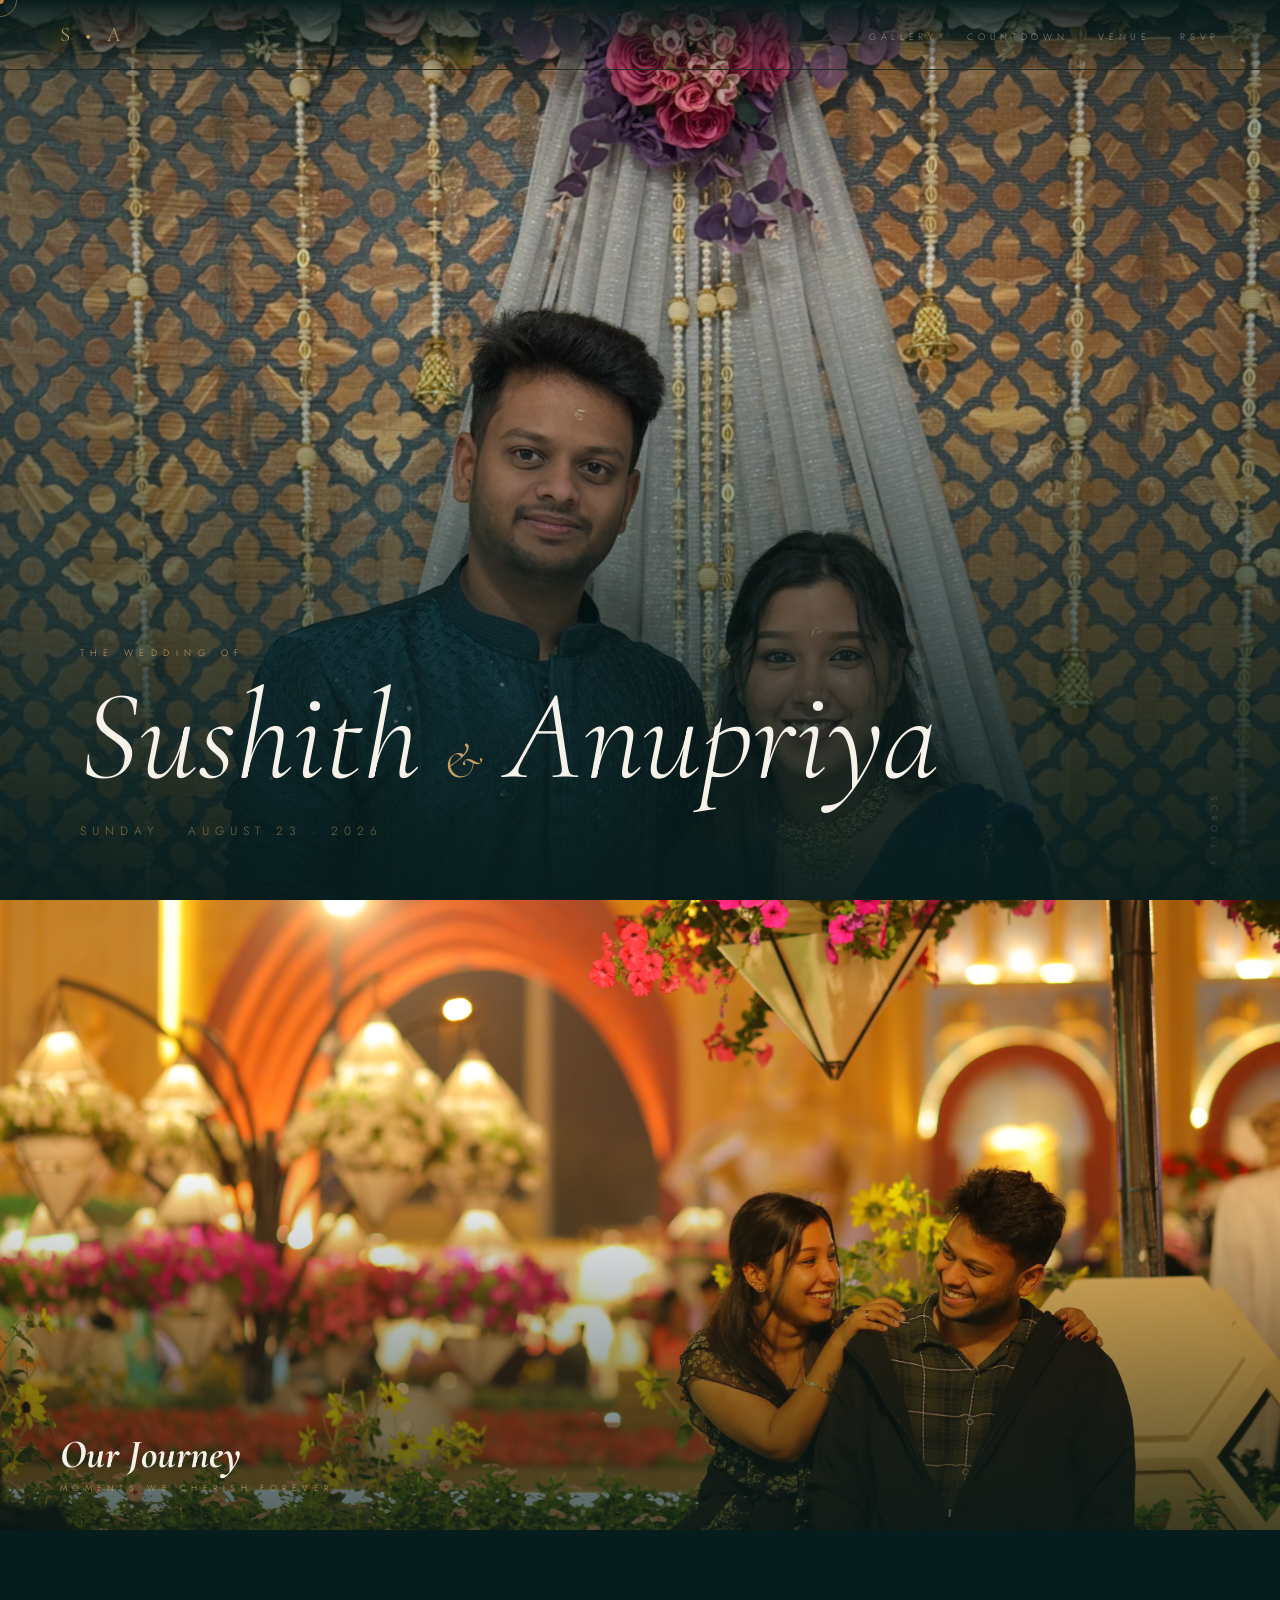
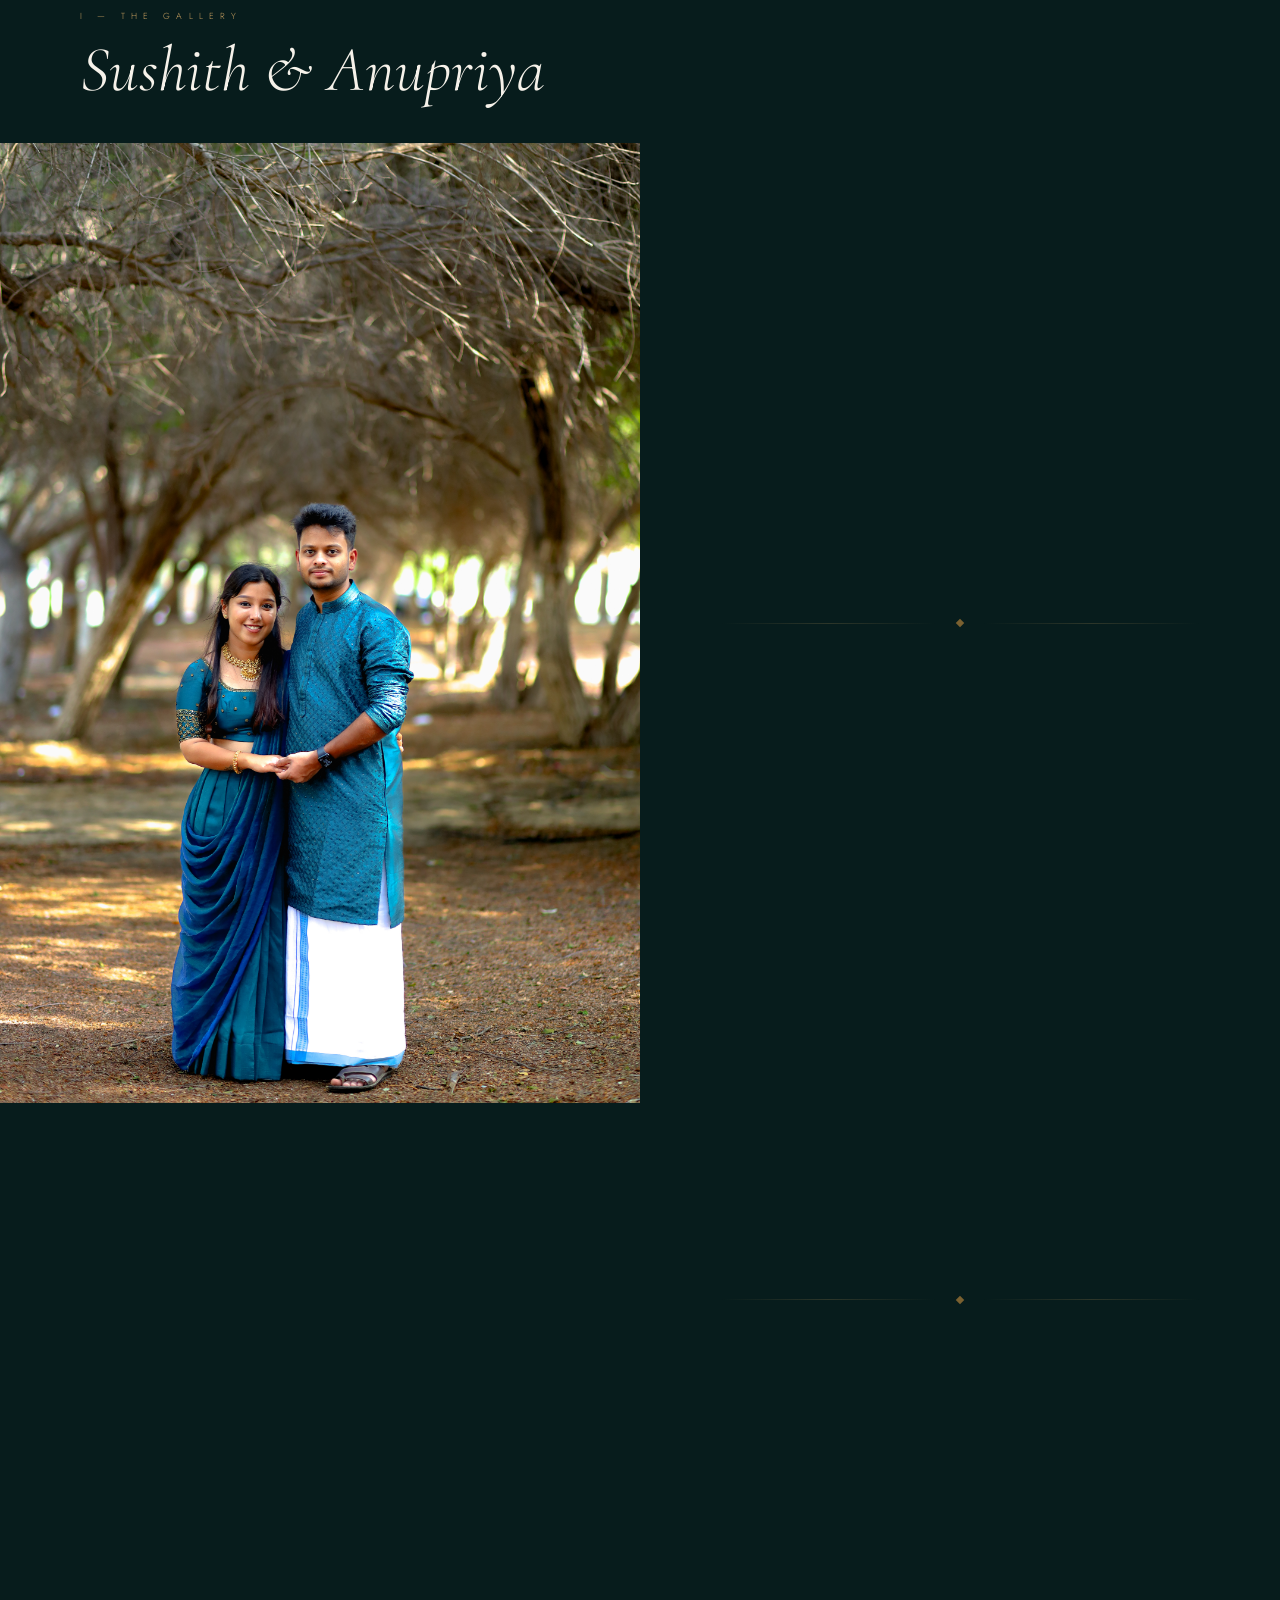
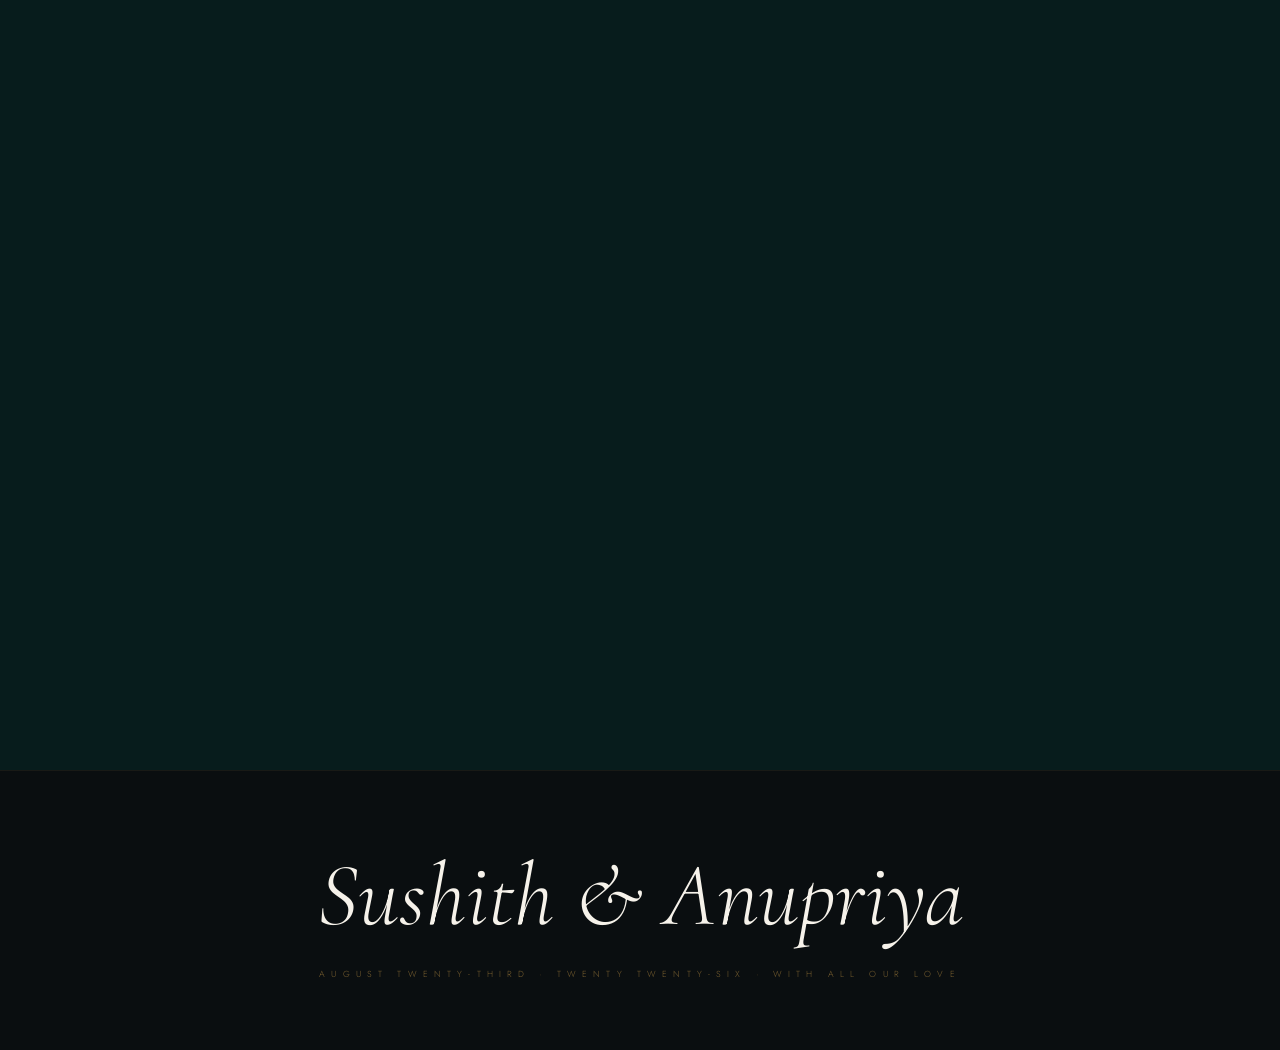
==== commit c61886b1: "Update reception details in event information" ====
--- a/index.html
+++ b/index.html
@@ -312,7 +312,7 @@
         <div class="loc-table">
             <div class="loc-row"><span class="loc-k">Date</span><span class="loc-v">Sunday, August 23rd, 2026</span></div>
             <div class="loc-row"><span class="loc-k">Location</span><span class="loc-v">SNM Auditorium, Moothakunnam</span></div>
-            <div class="loc-row"><span class="loc-k">Reception</span><span class="loc-v">Dinner & Celebration to follow</span></div>
+            <div class="loc-row"><span class="loc-k">Reception</span><span class="loc-v">Celebration to follow</span></div>
         </div>
     </div>
     <div class="loc-map">
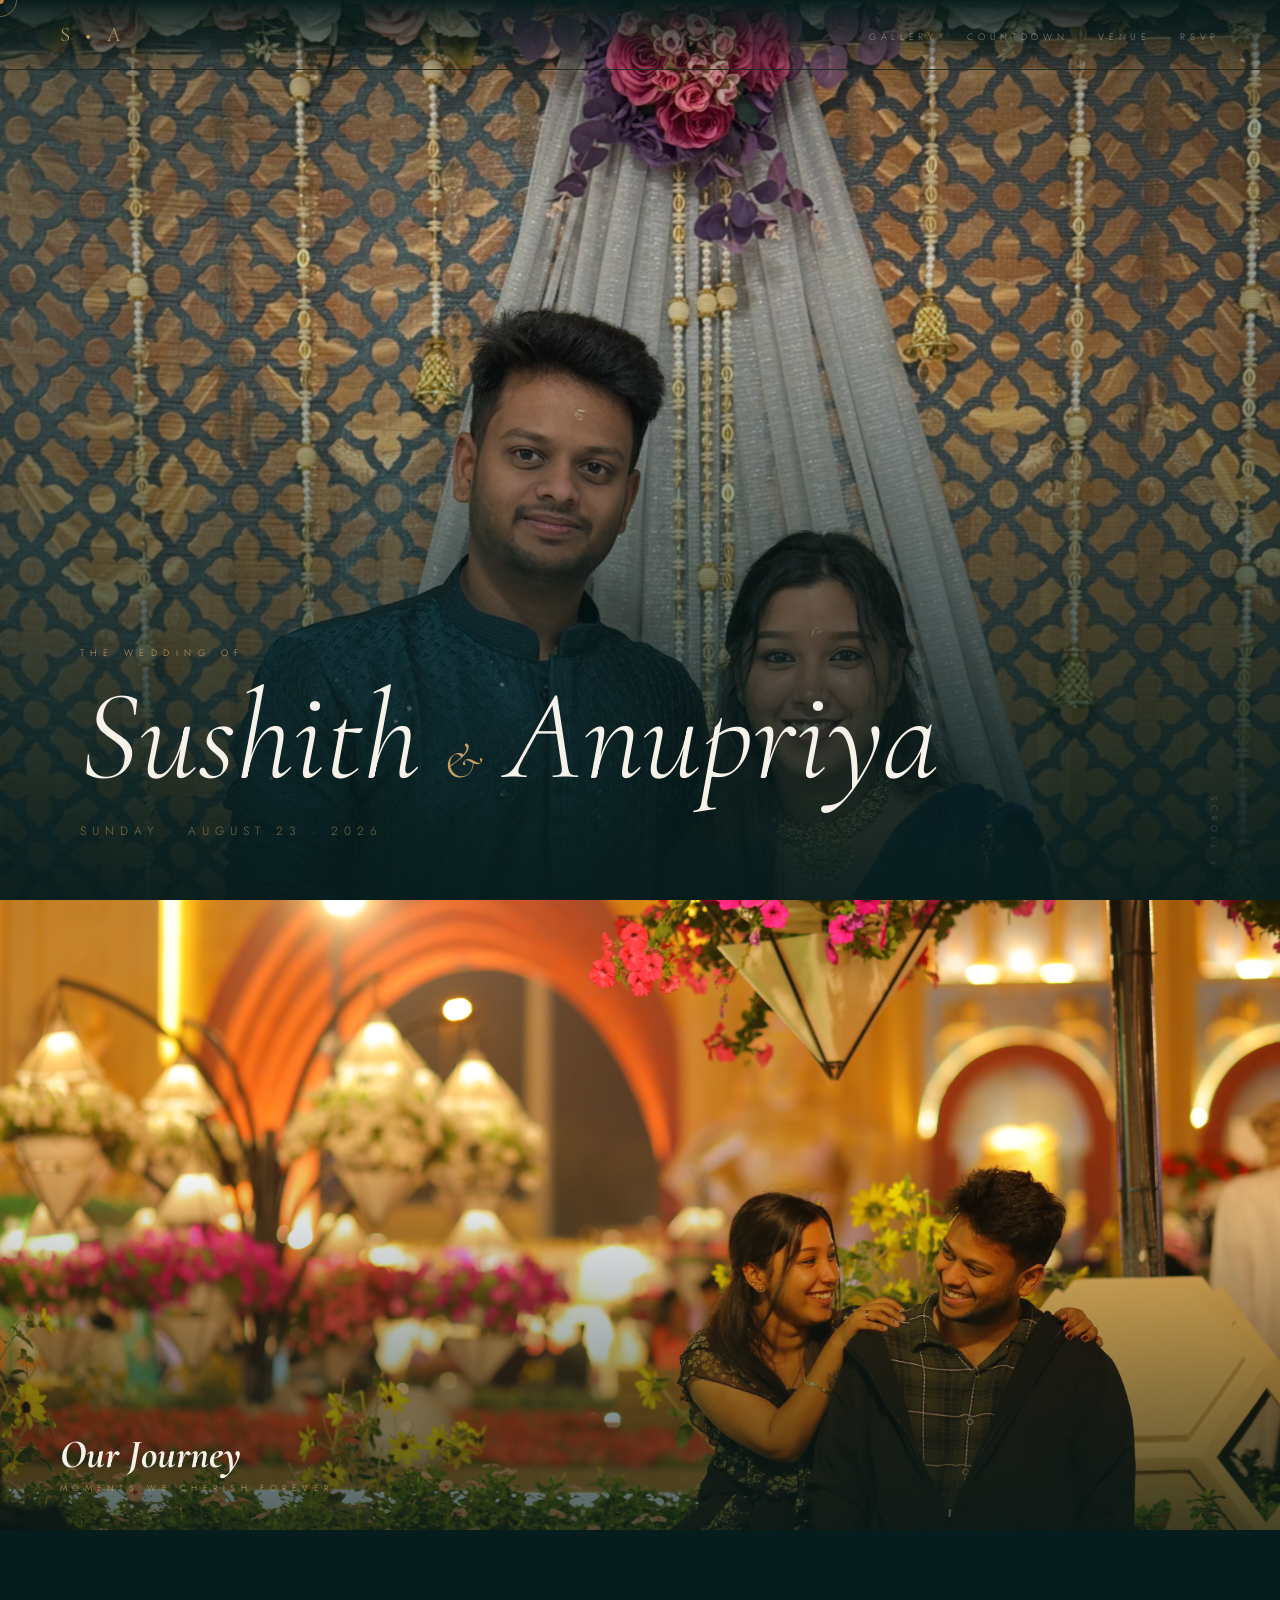
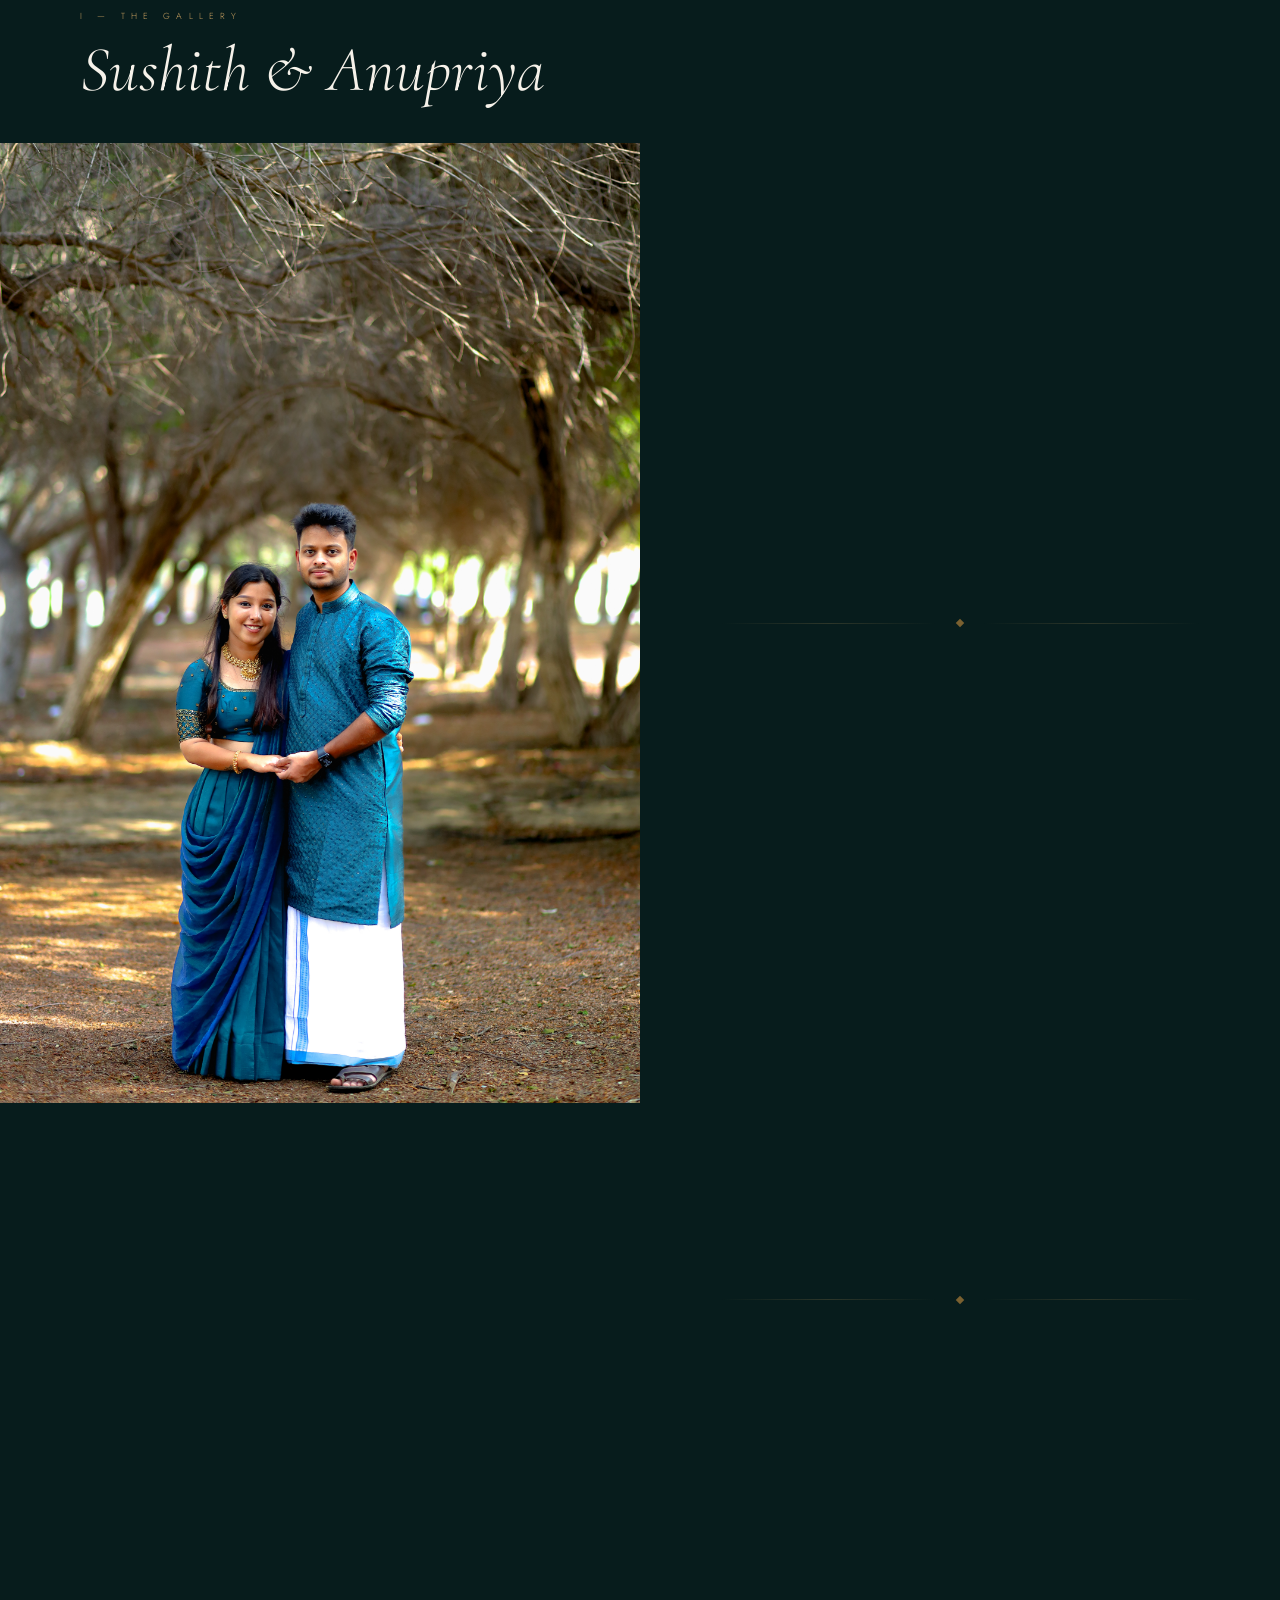
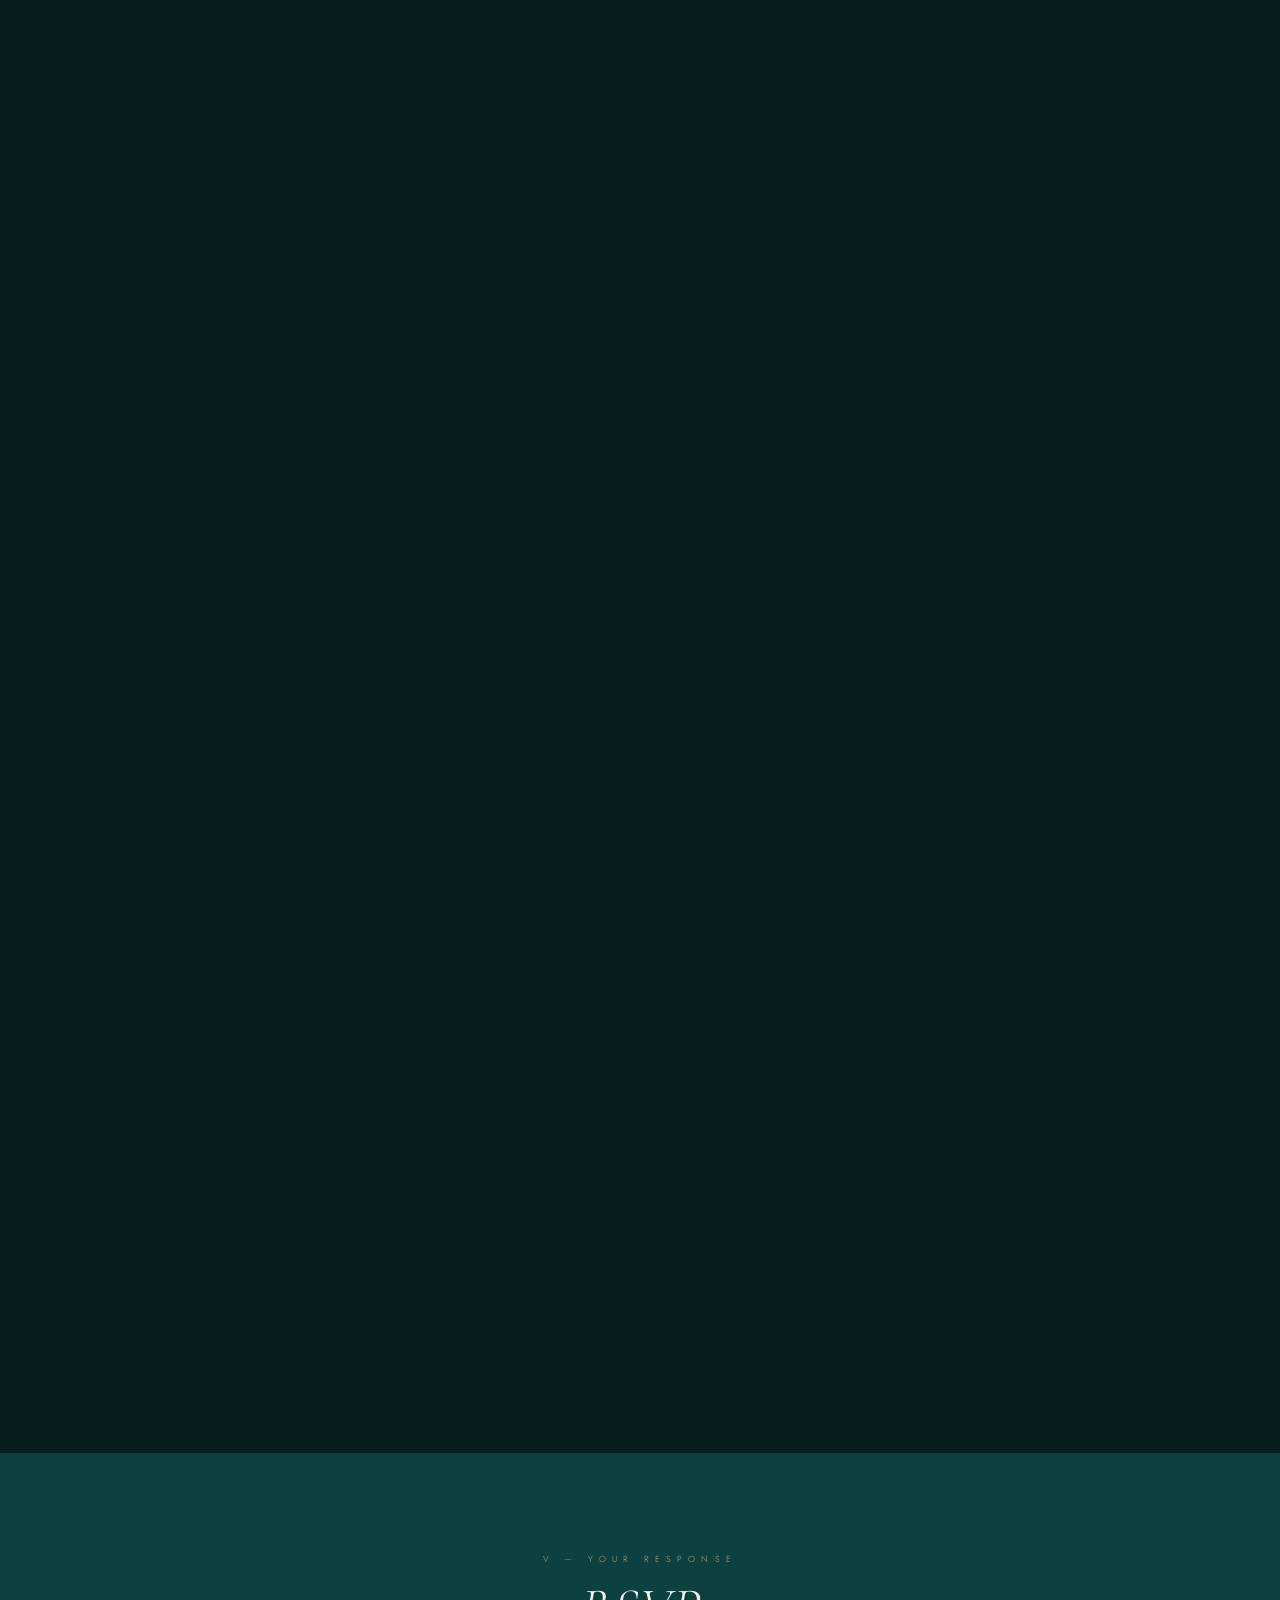
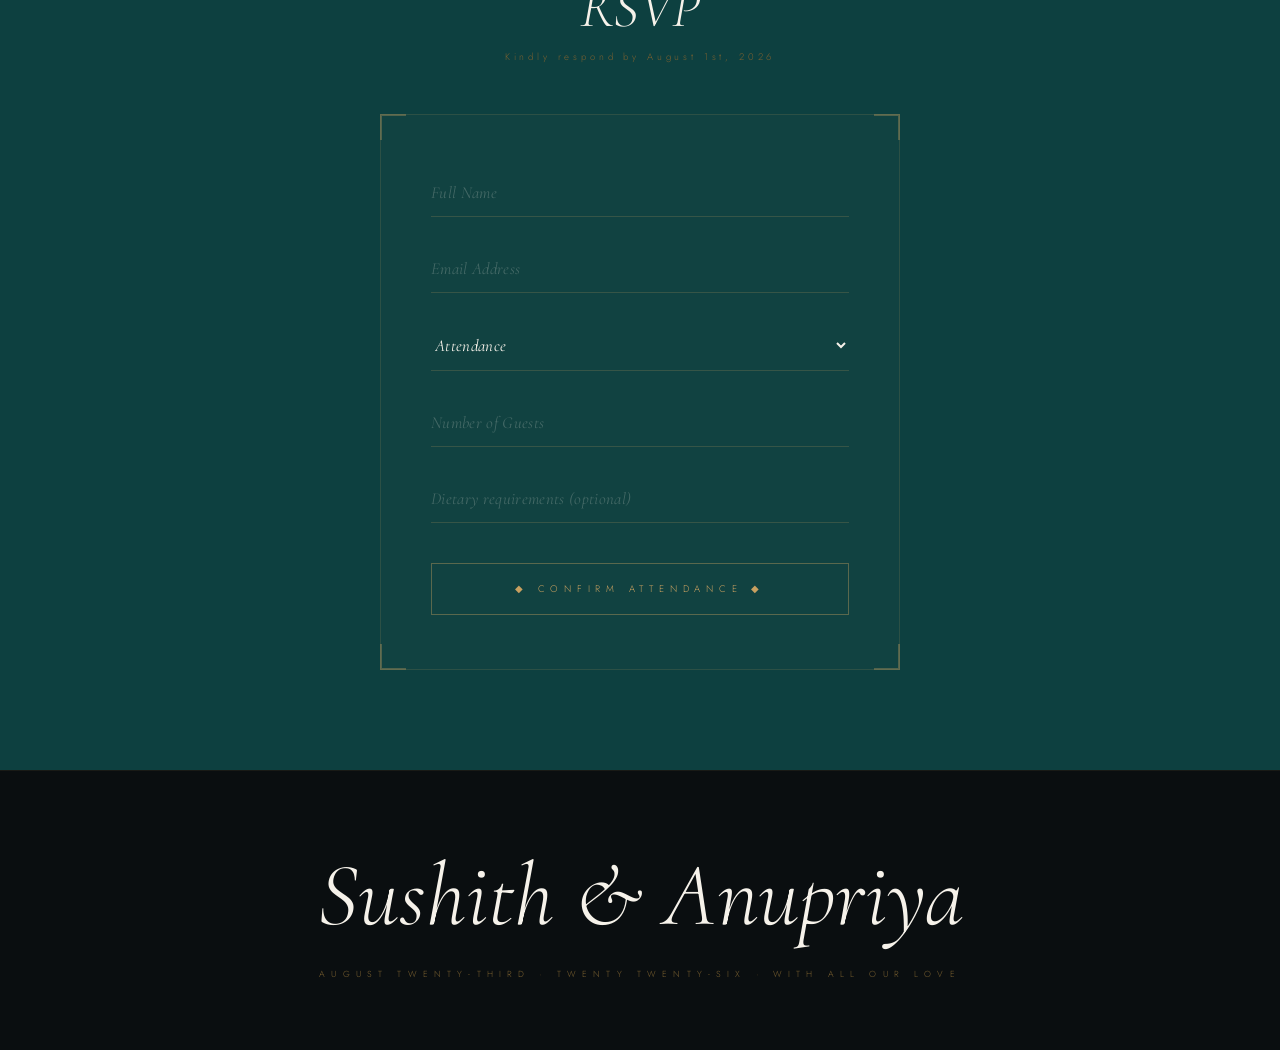
==== commit eb1807c2: "Logo placement" ====
--- a/index.html
+++ b/index.html
@@ -5,6 +5,8 @@
     <meta name="viewport" content="width=device-width, initial-scale=1.0">
     <title>Sushith & Anupriya — August 23, 2026</title>
     <link href="https://fonts.googleapis.com/css2?family=Cormorant:ital,wght@0,300;0,400;1,300;1,400&family=Cormorant+Upright:wght@300;400;500&family=Jost:wght@200;300;400&display=swap" rel="stylesheet">
+    <!-- Favicon -->
+    <link id='favicon' rel="shortcut icon" href="images/Logo.jpg" type="image/x-png">
     <style>
 :root {
   --teal: #1a6b6b;
@@ -312,7 +314,7 @@
         <div class="loc-table">
             <div class="loc-row"><span class="loc-k">Date</span><span class="loc-v">Sunday, August 23rd, 2026</span></div>
             <div class="loc-row"><span class="loc-k">Location</span><span class="loc-v">SNM Auditorium, Moothakunnam</span></div>
-            <div class="loc-row"><span class="loc-k">Reception</span><span class="loc-v">Celebration to follow</span></div>
+            <div class="loc-row"><span class="loc-k">Reception</span><span class="loc-v">Dinner & Celebration to follow</span></div>
         </div>
     </div>
     <div class="loc-map">
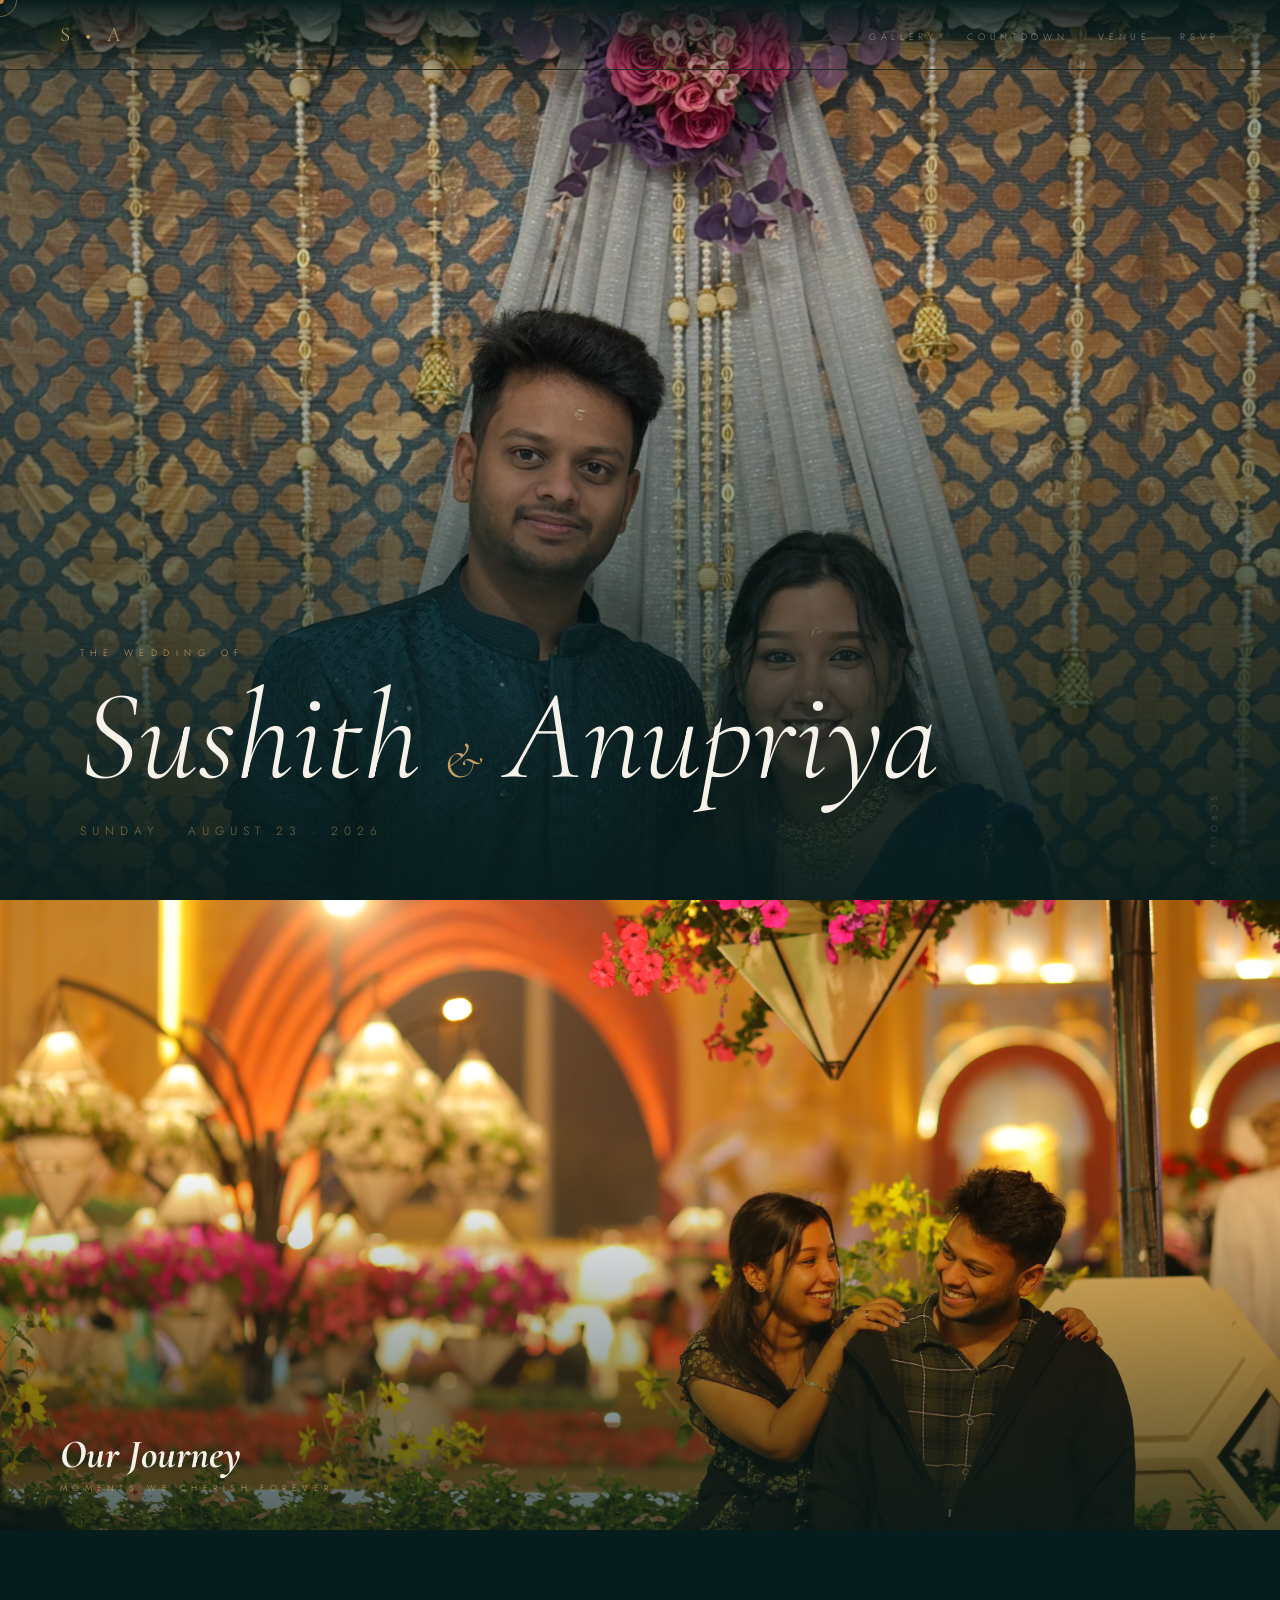
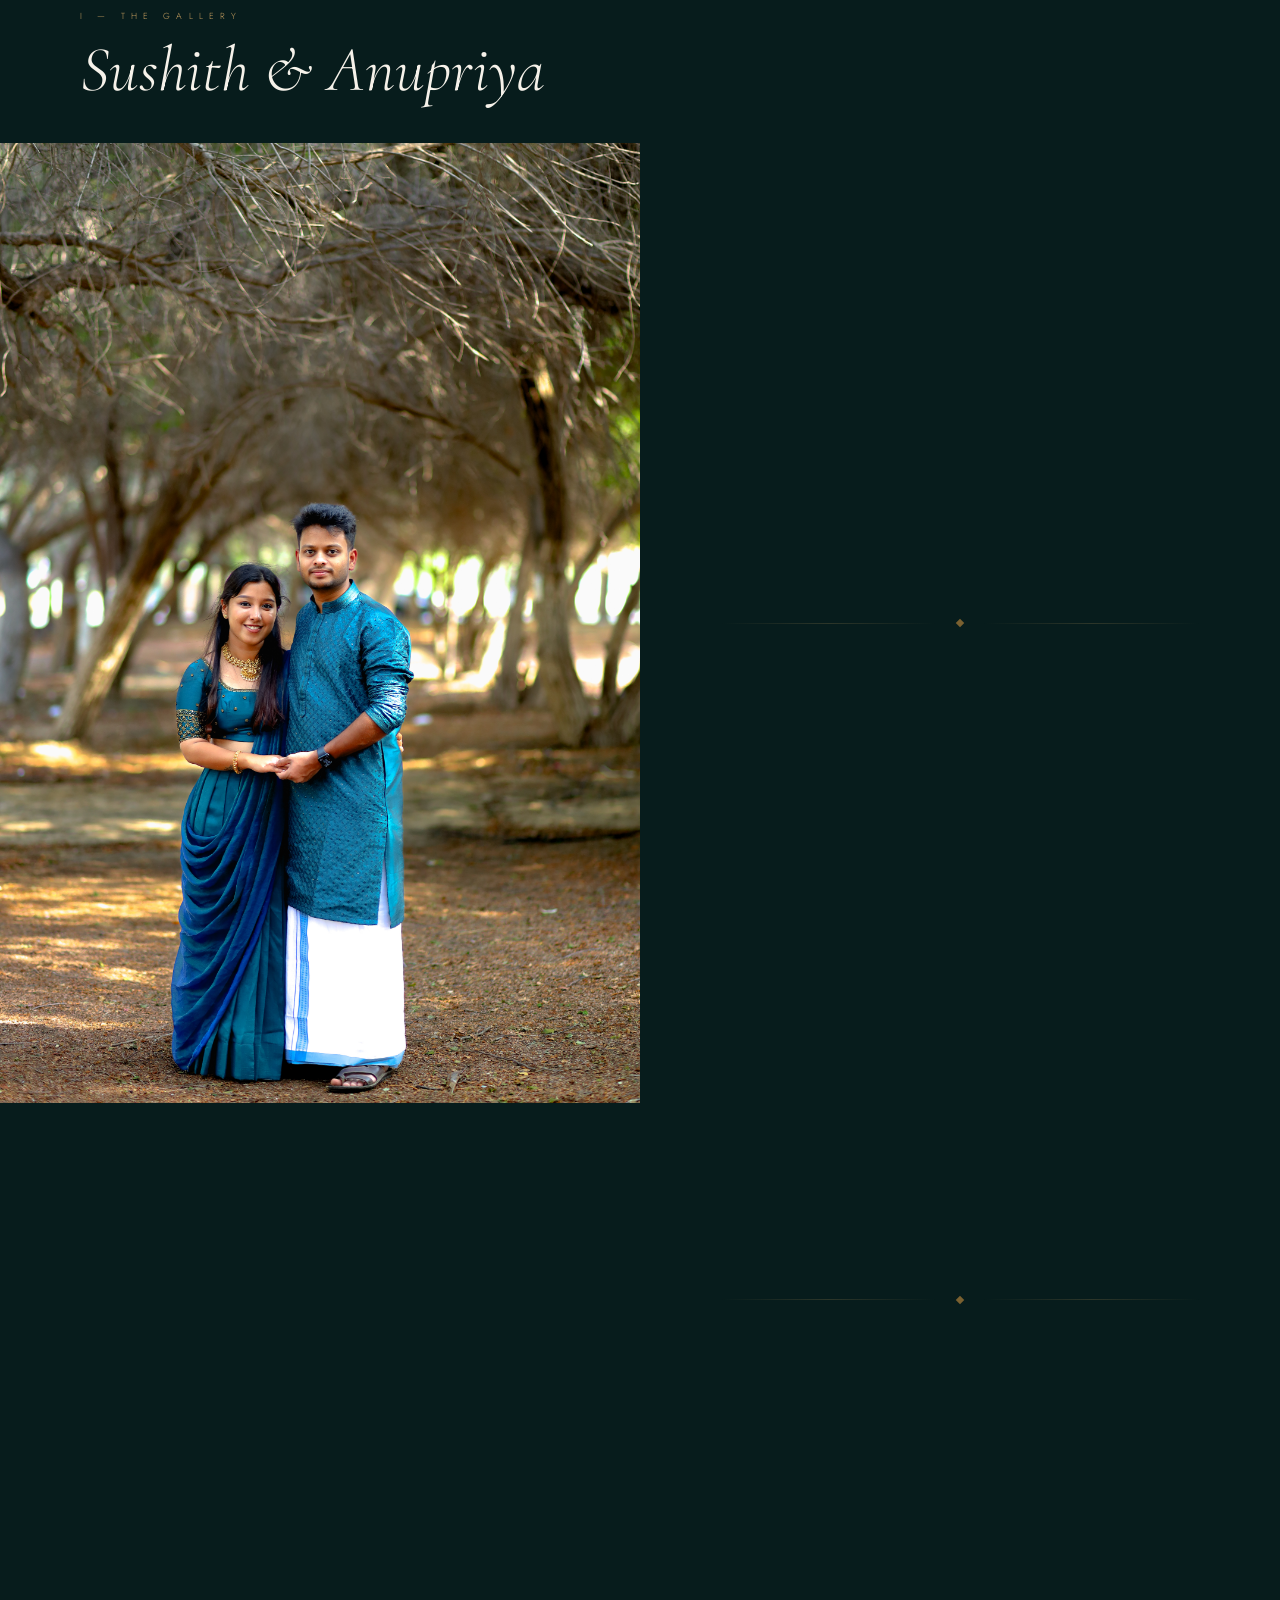
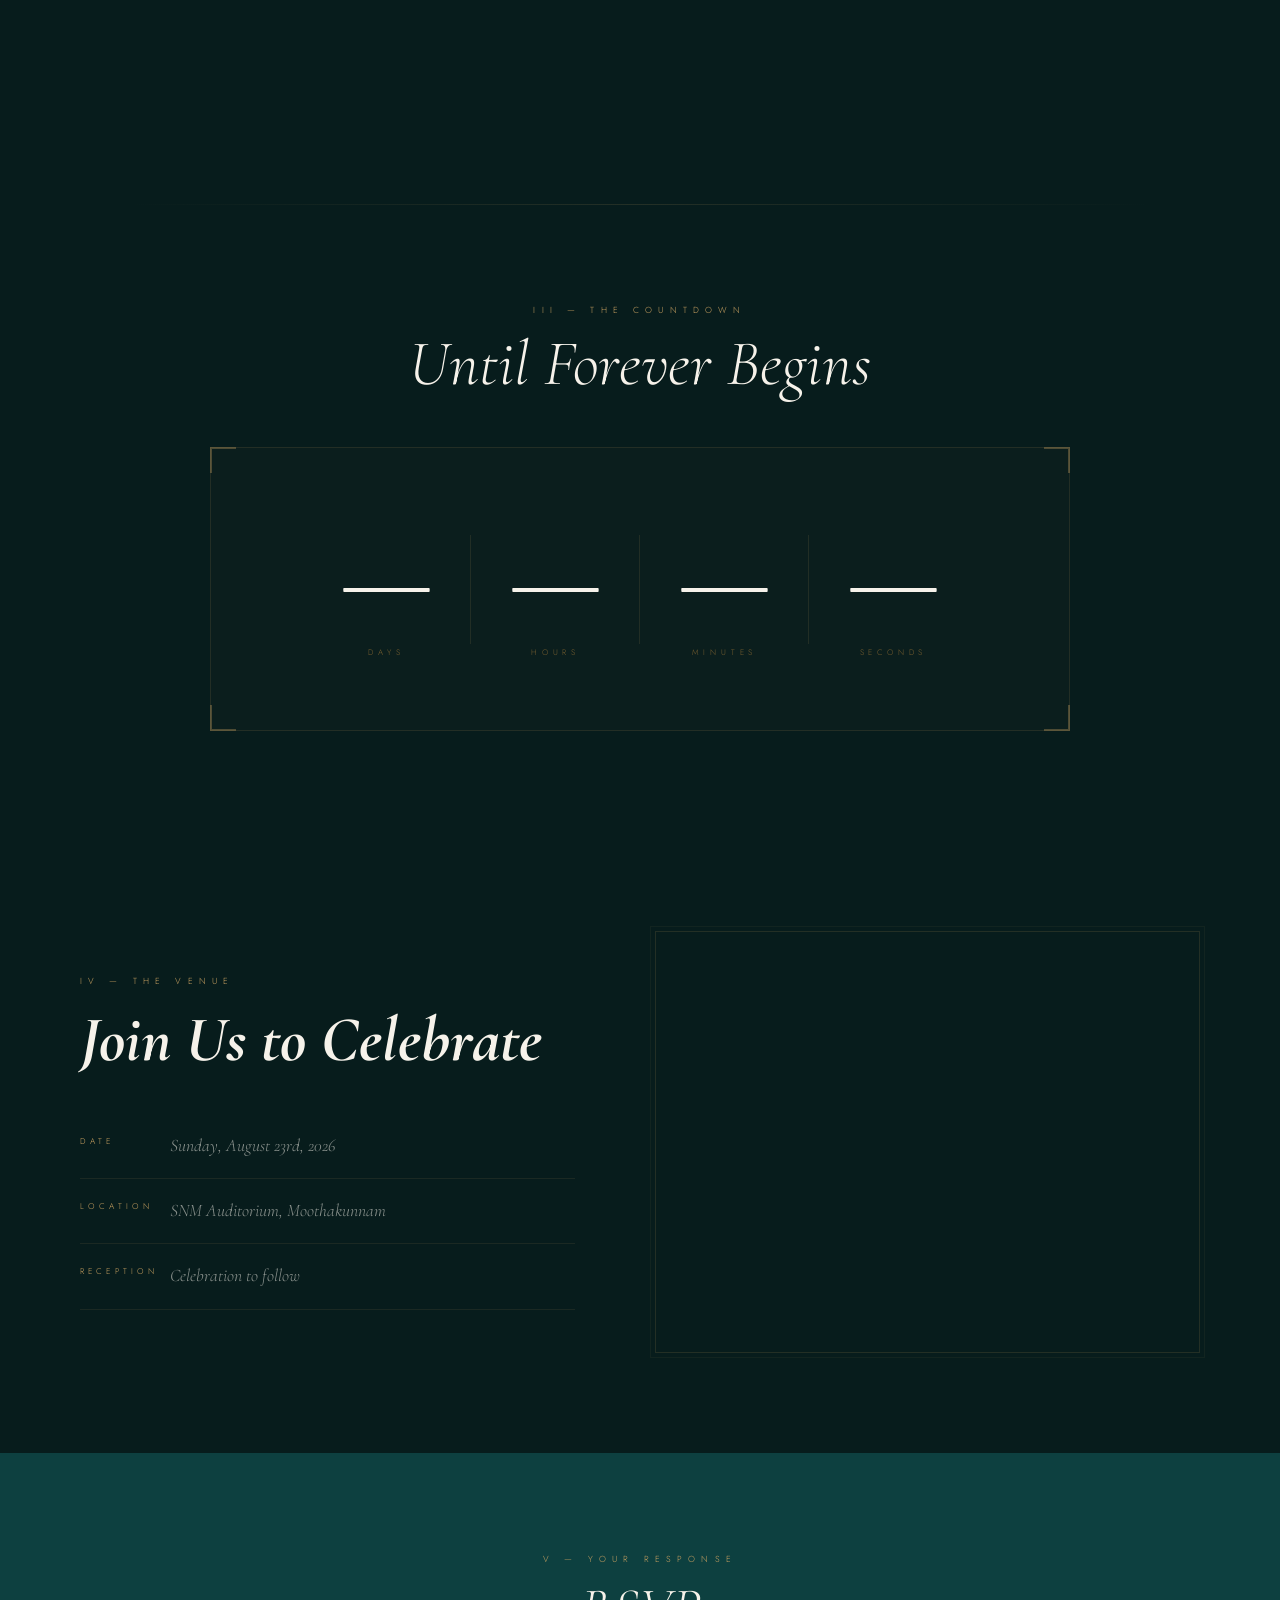
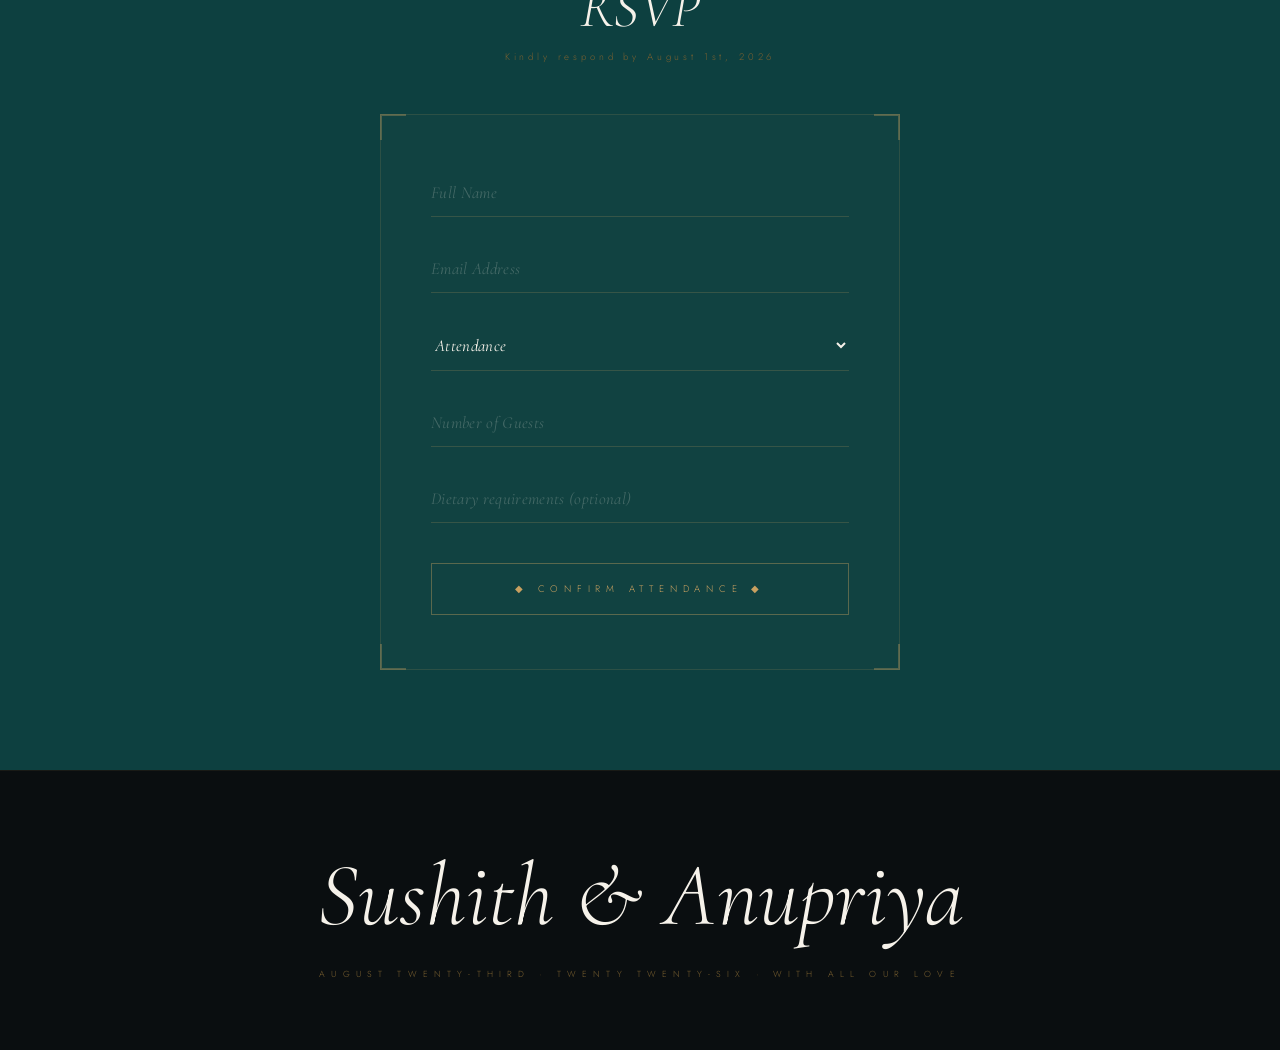
==== commit 7d5b4cfb: "Merge remote-tracking branch 'origin/webpage' into webpage" ====
--- a/index.html
+++ b/index.html
@@ -314,7 +314,7 @@
         <div class="loc-table">
             <div class="loc-row"><span class="loc-k">Date</span><span class="loc-v">Sunday, August 23rd, 2026</span></div>
             <div class="loc-row"><span class="loc-k">Location</span><span class="loc-v">SNM Auditorium, Moothakunnam</span></div>
-            <div class="loc-row"><span class="loc-k">Reception</span><span class="loc-v">Dinner & Celebration to follow</span></div>
+            <div class="loc-row"><span class="loc-k">Reception</span><span class="loc-v">Celebration to follow</span></div>
         </div>
     </div>
     <div class="loc-map">
